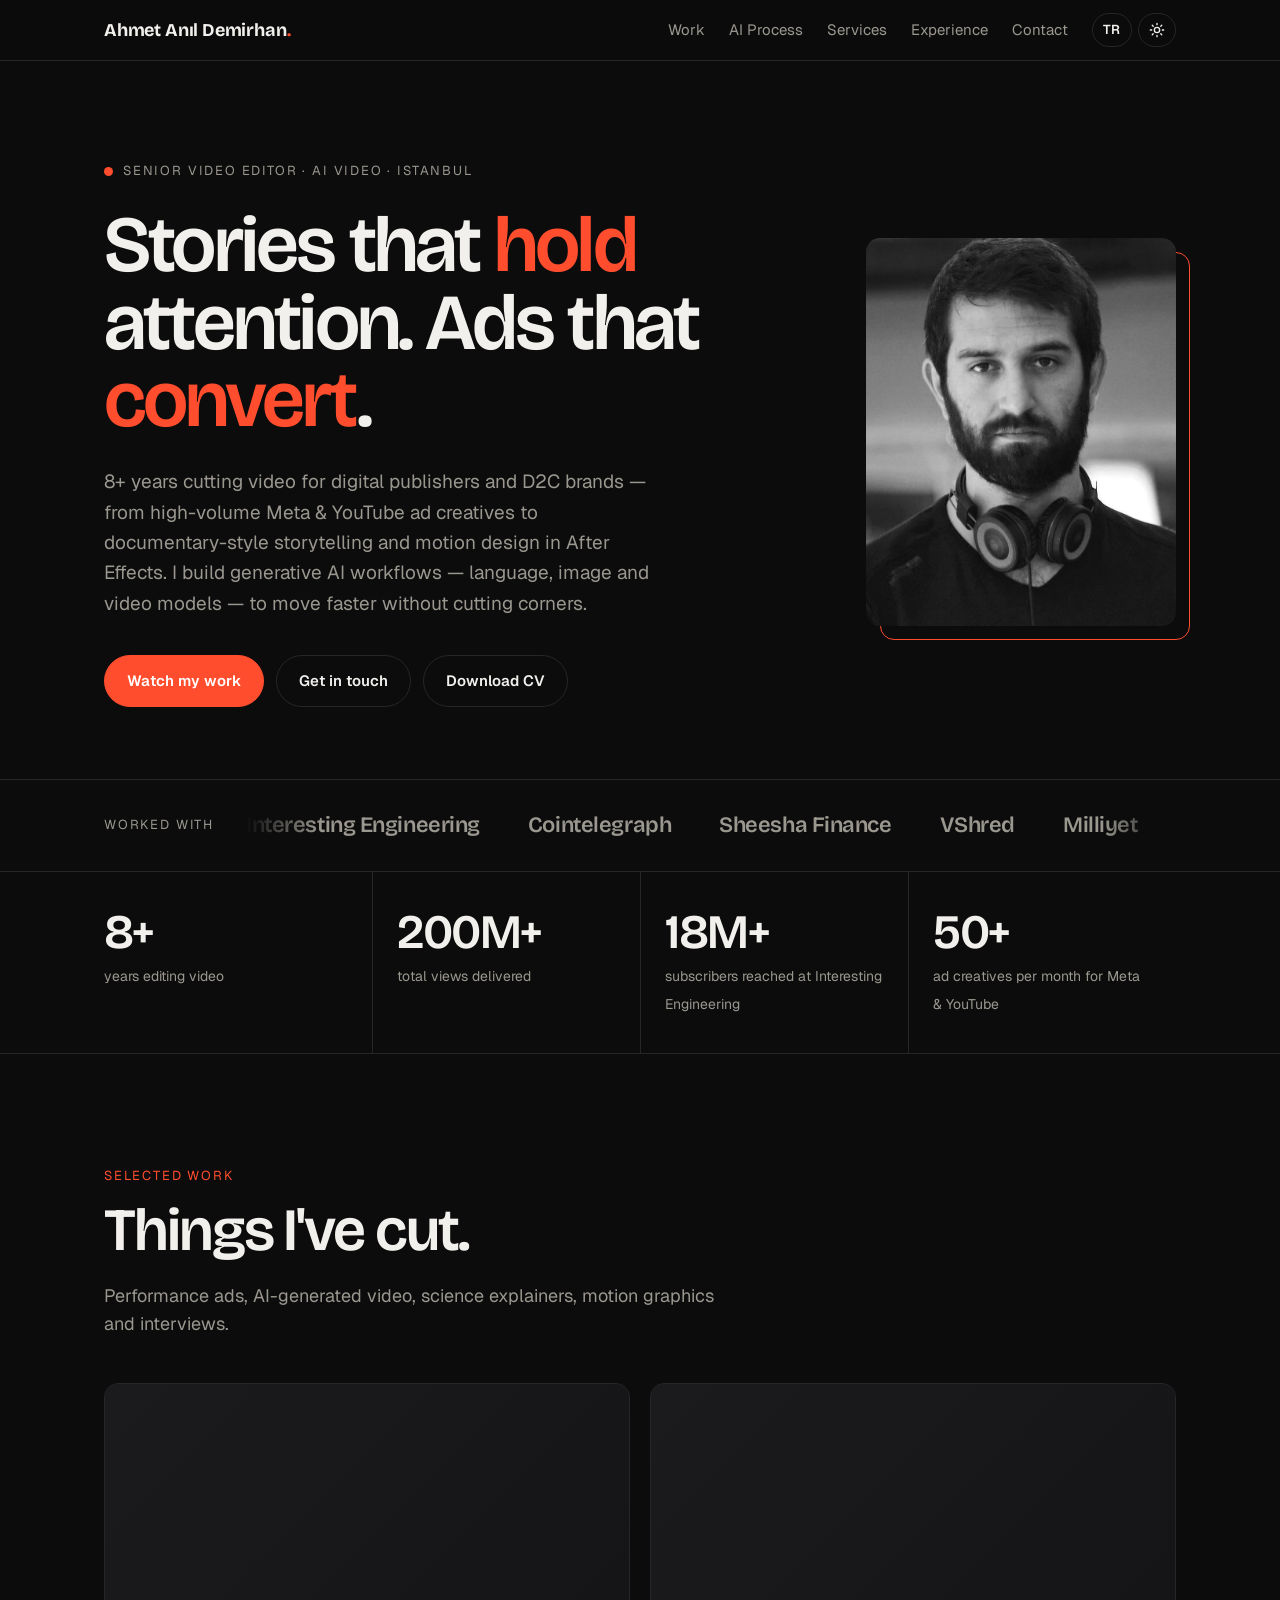
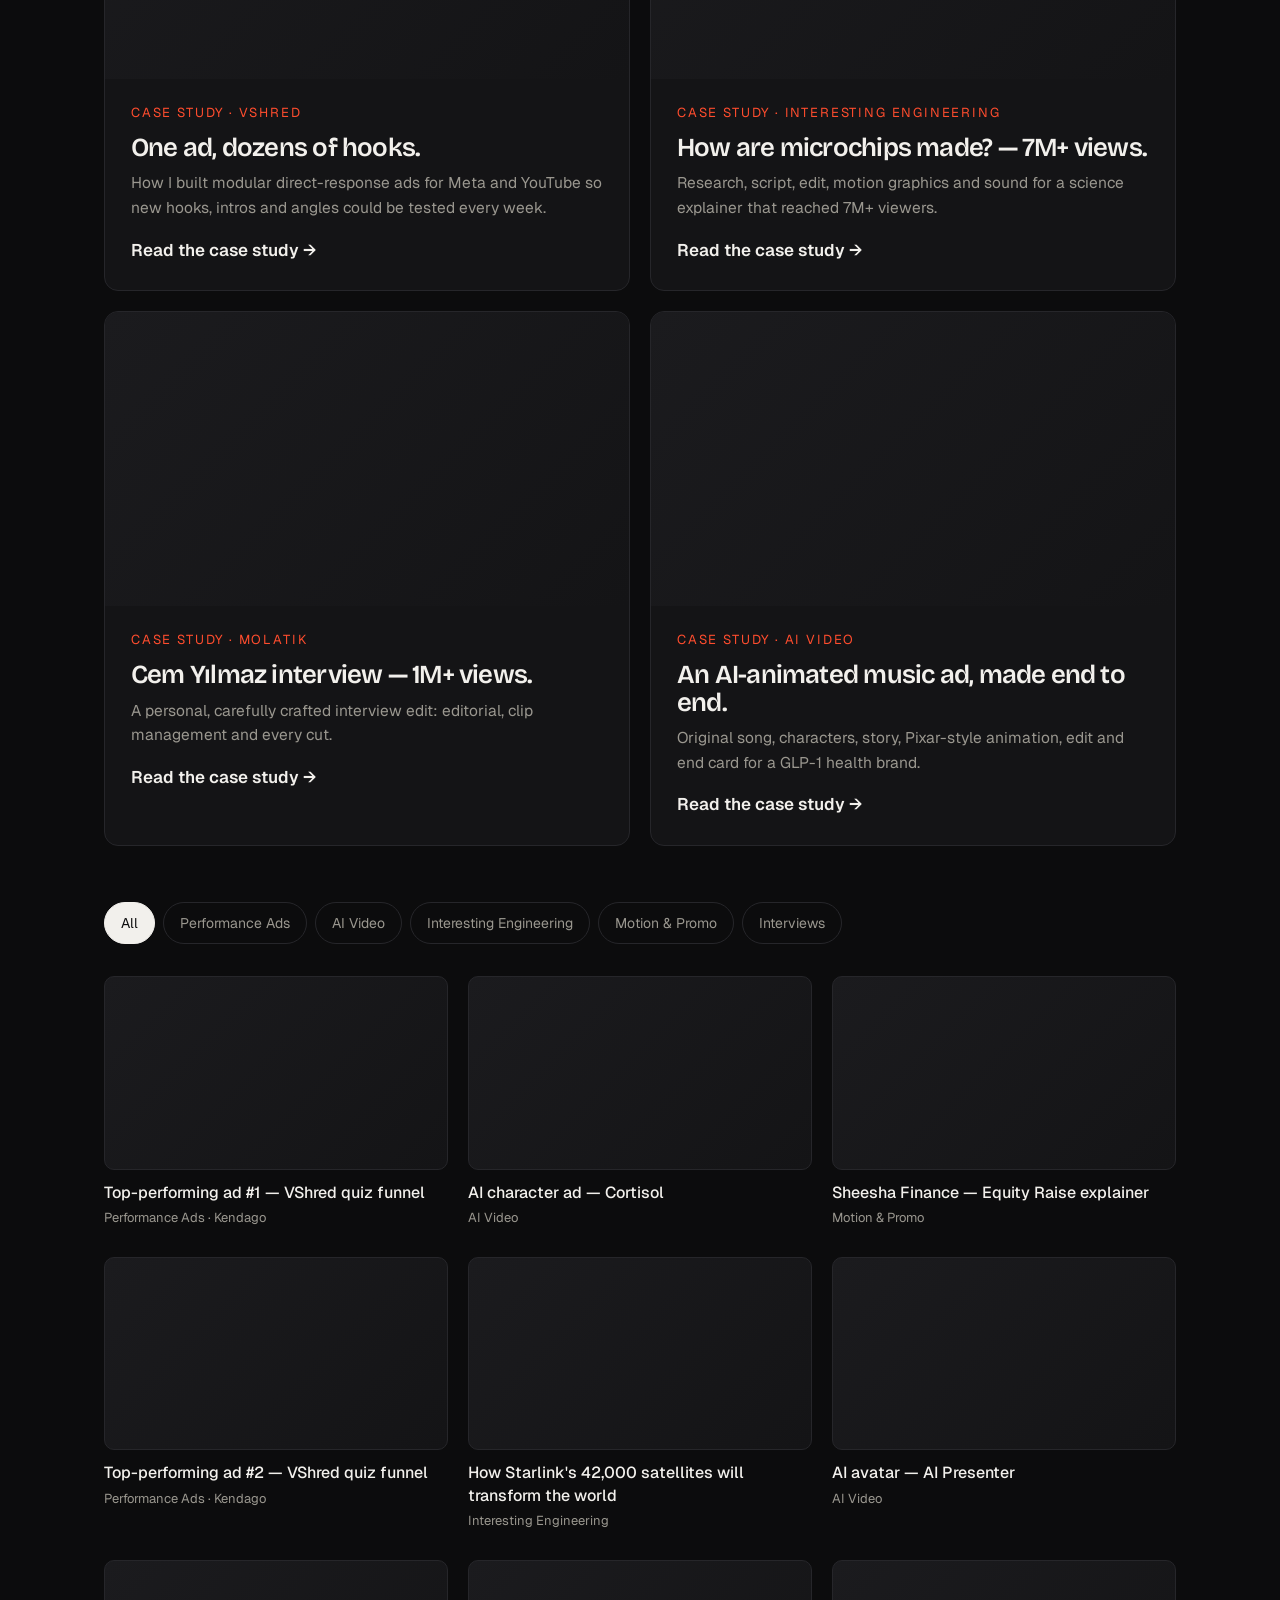
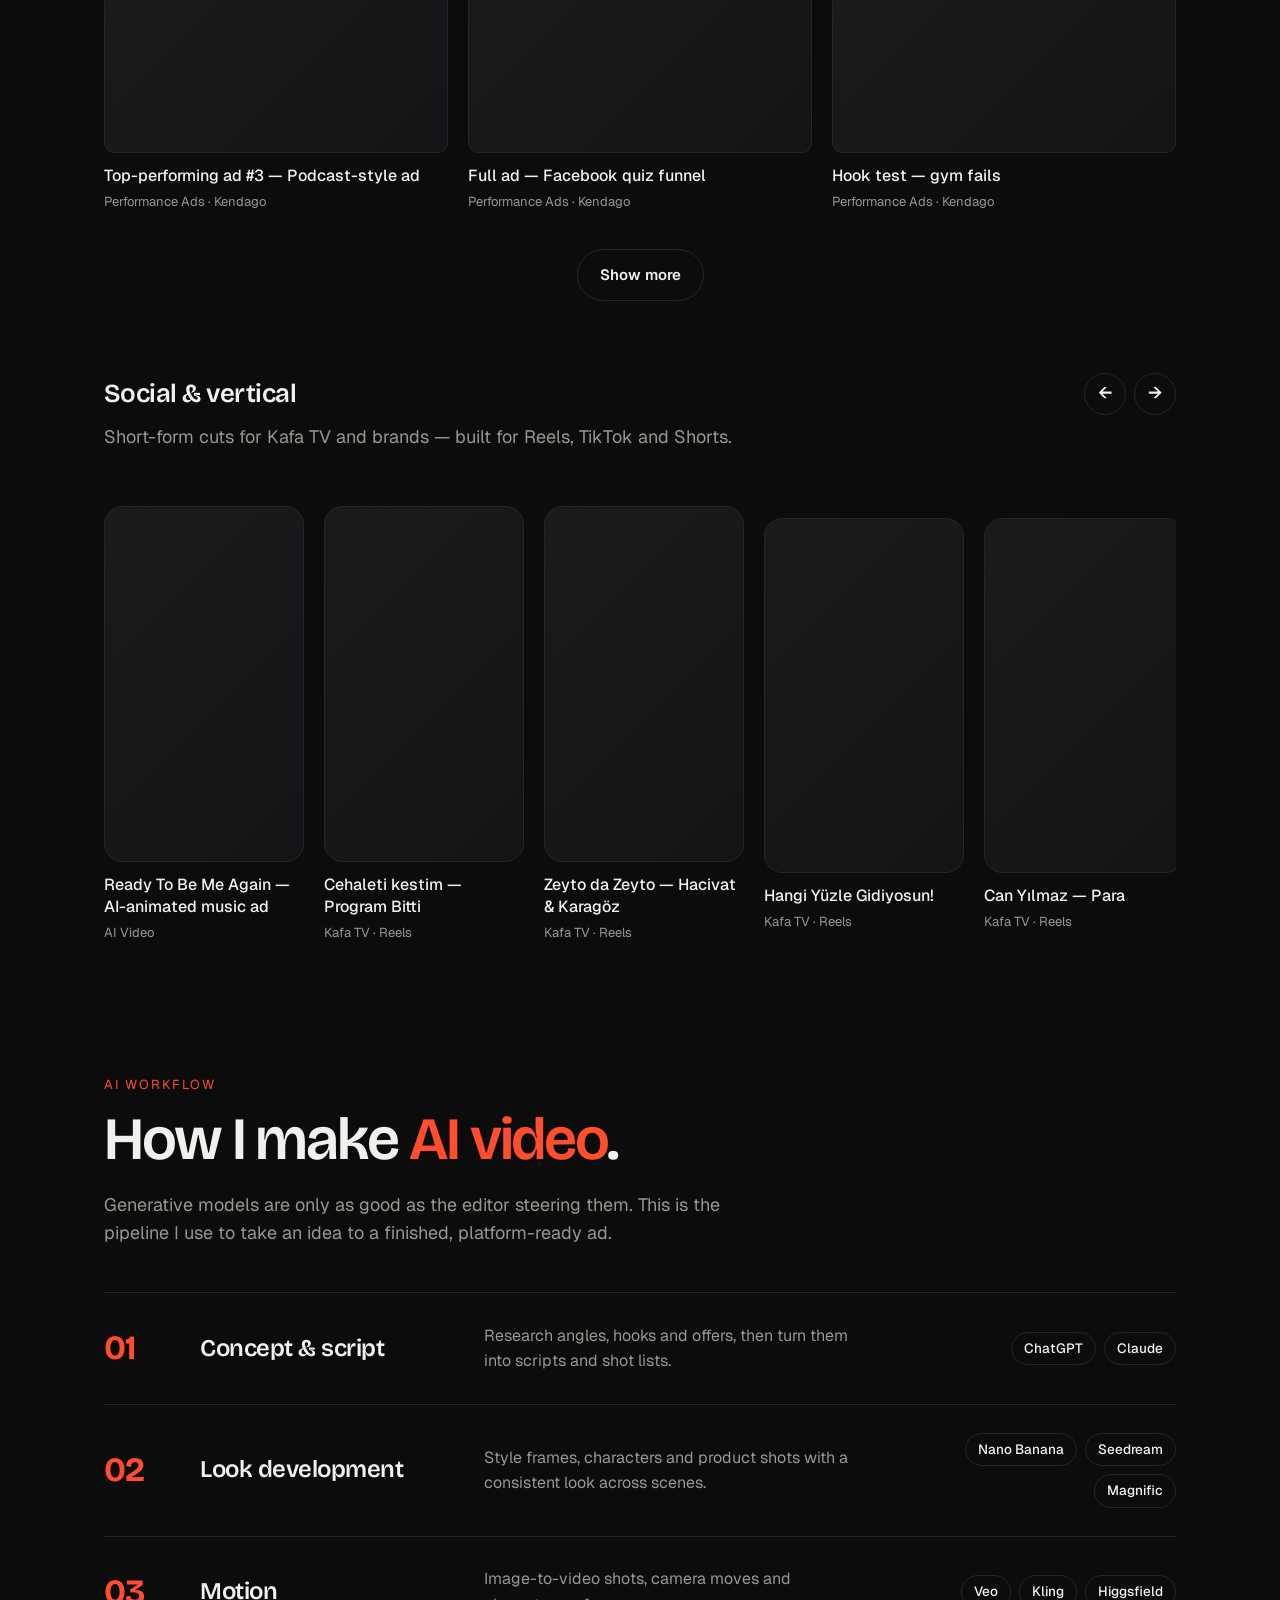
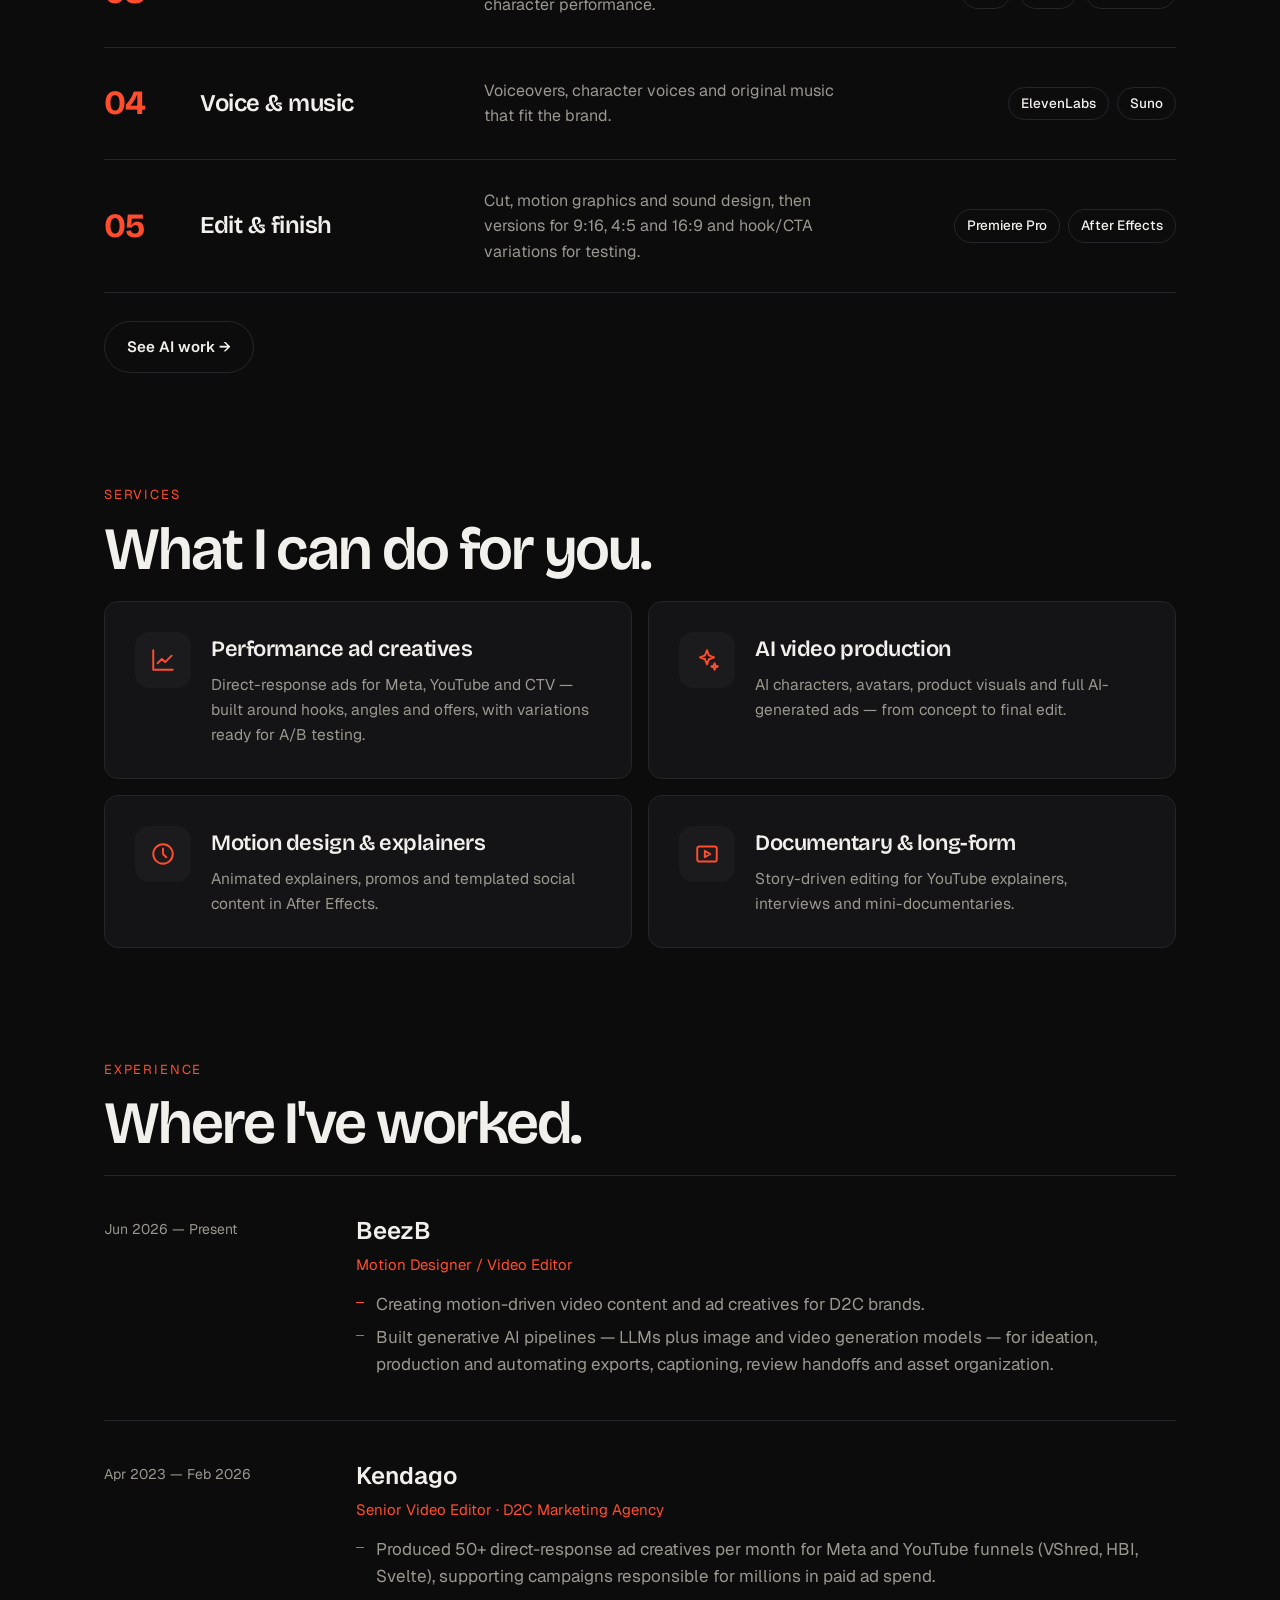
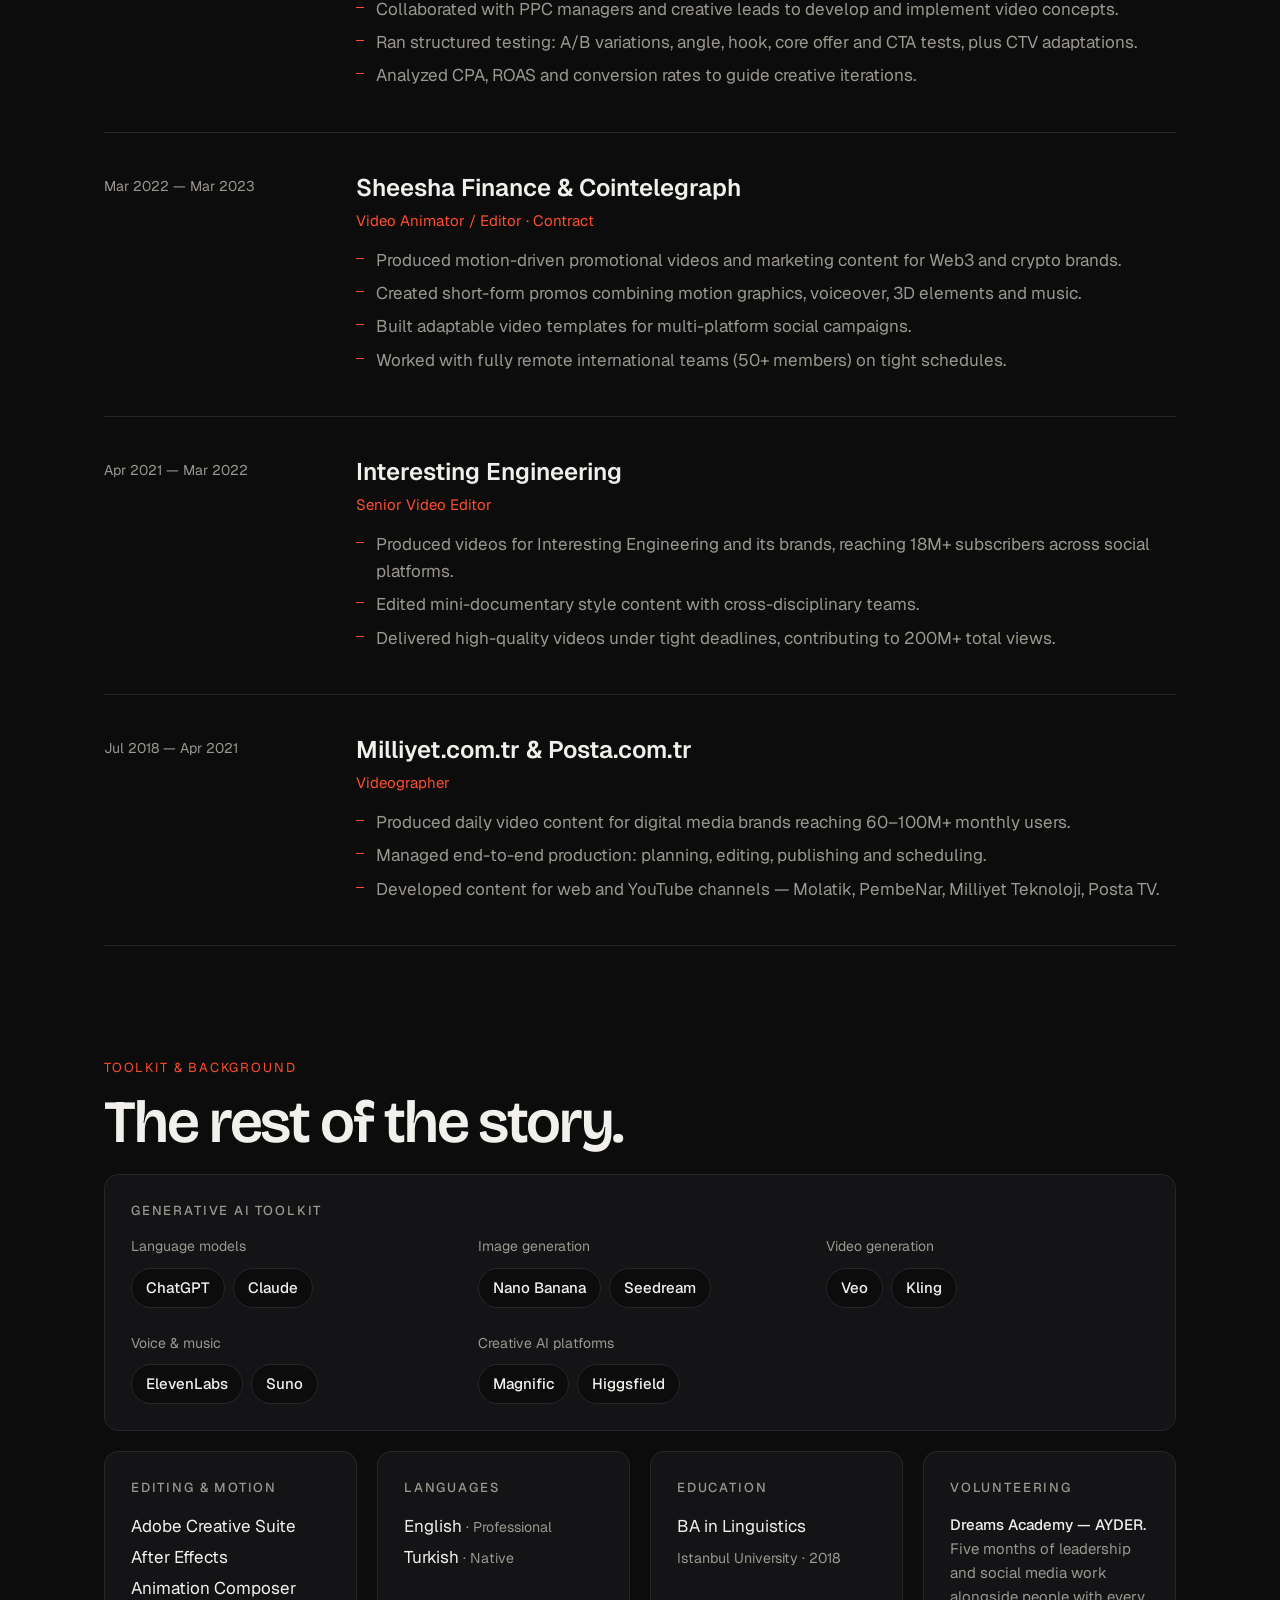
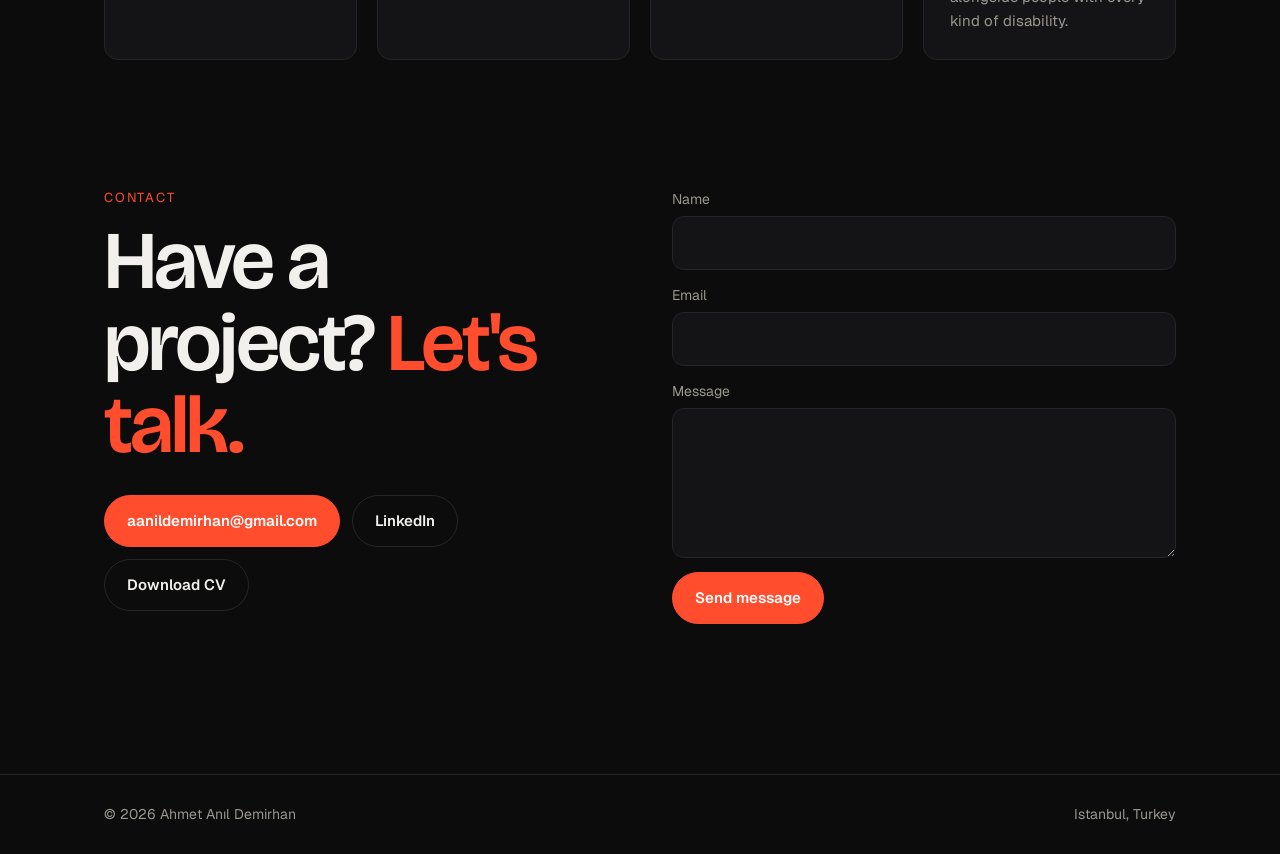
==== index.html @ 14001fb2 "Add Kafa TV reels to the vertical row with scroll arrows Co-Authored-By: Claude Opus 5.5 <noreply@an" ====
<!doctype html>
<html lang="en" data-theme="dark">
<head>
  <meta charset="utf-8">
  <meta name="viewport" content="width=device-width, initial-scale=1">
  <title>Ahmet Anıl Demirhan — Senior Video Editor &amp; AI Video Creator</title>
  <meta name="description" content="Senior Video Editor and AI video creator with 8+ years across digital publishing and D2C performance marketing. Meta & YouTube ad creatives, generative AI video, documentary storytelling, motion design.">
  <link rel="canonical" href="https://ahmetanildemirhan.github.io/">
  <meta property="og:type" content="website">
  <meta property="og:url" content="https://ahmetanildemirhan.github.io/">
  <meta property="og:site_name" content="Ahmet Anıl Demirhan">
  <meta property="og:title" content="Ahmet Anıl Demirhan — Senior Video Editor &amp; AI Video Creator">
  <meta property="og:description" content="Performance ad creatives, generative AI video, documentary-style storytelling and motion design. 200M+ views.">
  <meta property="og:image" content="https://ahmetanildemirhan.github.io/assets/og.png">
  <meta property="og:image:width" content="1200">
  <meta property="og:image:height" content="630">
  <meta name="twitter:card" content="summary_large_image">
  <meta name="twitter:image" content="https://ahmetanildemirhan.github.io/assets/og.png">
  <script type="application/ld+json">
  {
    "@context": "https://schema.org",
    "@type": "Person",
    "name": "Ahmet Anıl Demirhan",
    "jobTitle": "Senior Video Editor",
    "url": "https://ahmetanildemirhan.github.io/",
    "image": "https://ahmetanildemirhan.github.io/assets/ahmet.jpg",
    "email": "mailto:aanildemirhan@gmail.com",
    "address": { "@type": "PostalAddress", "addressLocality": "Istanbul", "addressCountry": "TR" },
    "sameAs": ["https://www.linkedin.com/in/ahmet-an%C4%B1l-demirhan/"],
    "knowsAbout": ["Video editing", "Motion design", "Performance marketing creatives", "Generative AI video", "After Effects", "Documentary editing"],
    "alumniOf": { "@type": "CollegeOrUniversity", "name": "Istanbul University" }
  }
  </script>
  <meta name="theme-color" content="#0c0c0d">
  <link rel="preconnect" href="https://fonts.googleapis.com">
  <link rel="preconnect" href="https://fonts.gstatic.com" crossorigin>
  <link href="https://fonts.googleapis.com/css2?family=Bricolage+Grotesque:opsz,wght@12..96,500..800&family=Geist:wght@400;500;600&display=swap" rel="stylesheet">
  <script>
    // Apply saved theme/language before paint to avoid a flash.
    (function () {
      var d = document.documentElement;
      d.classList.add("js");
      try {
        var t = localStorage.getItem("theme");
        if (t === "light" || t === "dark") d.dataset.theme = t;
      } catch (e) {}
    })();
  </script>
  <link rel="stylesheet" href="assets/site.css">
</head>
<body>

<nav>
  <div class="wrap">
    <a class="logo" href="#top">Ahmet Anıl Demirhan<span>.</span></a>
    <div class="nav-right">
      <ul>
        <li><a href="#work" data-i18n="nav.work">Work</a></li>
        <li><a href="#process" data-i18n="nav.process">AI Process</a></li>
        <li><a href="#services" data-i18n="nav.services">Services</a></li>
        <li><a href="#experience" data-i18n="nav.experience">Experience</a></li>
        <li><a href="#contact" data-i18n="nav.contact">Contact</a></li>
      </ul>
      <div class="toggles">
        <button class="icon-btn" id="langBtn" type="button" aria-label="Türkçe / English">TR</button>
        <button class="icon-btn" id="themeBtn" type="button" aria-label="Toggle light / dark theme">
          <svg class="i-sun" viewBox="0 0 24 24" fill="none" stroke="currentColor" stroke-width="2" stroke-linecap="round"><circle cx="12" cy="12" r="4"/><path d="M12 2v2M12 20v2M4.9 4.9l1.4 1.4M17.7 17.7l1.4 1.4M2 12h2M20 12h2M4.9 19.1l1.4-1.4M17.7 6.3l1.4-1.4"/></svg>
          <svg class="i-moon" viewBox="0 0 24 24" fill="none" stroke="currentColor" stroke-width="2" stroke-linecap="round" stroke-linejoin="round"><path d="M21 12.8A9 9 0 1 1 11.2 3a7 7 0 0 0 9.8 9.8z"/></svg>
        </button>
      </div>
    </div>
  </div>
</nav>

<header class="hero" id="top">
  <div class="wrap">
    <div>
      <div class="rec" data-i18n="hero.tag">Senior Video Editor · AI Video · Istanbul</div>
      <h1 class="serif" data-i18n="hero.title">Stories that <em>hold</em> attention. Ads that <em>convert</em>.</h1>
      <p class="lead" data-i18n="hero.lead">
        8+ years cutting video for digital publishers and D2C brands — from high-volume
        Meta &amp; YouTube ad creatives to documentary-style storytelling and motion design
        in After Effects. I build generative AI workflows — language, image and video
        models — to move faster without cutting corners.
      </p>
      <div class="cta">
        <a class="btn primary" href="#work" data-i18n="hero.watch">Watch my work</a>
        <a class="btn ghost" href="#contact" data-i18n="hero.contact">Get in touch</a>
        <a class="btn ghost" href="assets/Ahmet-Anil-Demirhan-CV.pdf" download data-i18n="cv">Download CV</a>
      </div>
    </div>
    <div class="portrait">
      <img src="assets/ahmet.jpg" alt="Portrait of Ahmet Anıl Demirhan wearing headphones" width="800" height="990">
    </div>
  </div>
</header>

<div class="clients" aria-label="Brands I've worked with">
  <div class="wrap">
    <span class="label" data-i18n="clients.label">Worked with</span>
    <div class="marquee">
      <div class="marquee-track">
        <span>Interesting Engineering</span><span>Cointelegraph</span><span>Sheesha Finance</span><span>VShred</span><span>Milliyet</span><span>Posta</span><span>Kafa TV</span><span>Kendago</span><span>BeezB</span>
        <span aria-hidden="true">Interesting Engineering</span><span aria-hidden="true">Cointelegraph</span><span aria-hidden="true">Sheesha Finance</span><span aria-hidden="true">VShred</span><span aria-hidden="true">Milliyet</span><span aria-hidden="true">Posta</span><span aria-hidden="true">Kafa TV</span><span aria-hidden="true">Kendago</span><span aria-hidden="true">BeezB</span>
      </div>
    </div>
  </div>
</div>

<div class="stats">
  <div class="wrap">
    <div class="stat"><b>8+</b><span data-i18n="stats.years">years editing video</span></div>
    <div class="stat"><b>200M+</b><span data-i18n="stats.views">total views delivered</span></div>
    <div class="stat"><b>18M+</b><span data-i18n="stats.subs">subscribers reached at Interesting Engineering</span></div>
    <div class="stat"><b>50+</b><span data-i18n="stats.ads">ad creatives per month for Meta &amp; YouTube</span></div>
  </div>
</div>

<section id="work">
  <div class="wrap">
    <div class="reveal">
      <div class="eyebrow" data-i18n="work.eyebrow">Selected work</div>
      <h2 class="serif" data-i18n="work.title">Things I've cut.</h2>
      <p class="intro" data-i18n="work.intro">Performance ads, AI-generated video, science explainers, motion graphics and interviews.</p>
    </div>
    <div class="cases">
      <a class="case-feature reveal" href="work/vshred.html">
        <div class="thumb"><img loading="lazy" src="https://drive.google.com/thumbnail?id=1eEIGhpaQalp_2YZss0ATCWoCbRARMluo&amp;sz=w1000" alt="" onerror="this.remove()"></div>
        <div class="body">
          <span class="kicker" data-i18n="case.kicker">Case study · VShred</span>
          <h3 data-i18n="case.title">One ad, dozens of hooks.</h3>
          <p data-i18n="case.desc">How I built modular direct-response ads for Meta and YouTube so new hooks, intros and angles could be tested every week.</p>
          <span class="go" data-i18n="case.go">Read the case study →</span>
        </div>
      </a>
      <a class="case-feature reveal" href="work/making-microchips.html">
        <div class="thumb"><img loading="lazy" src="https://i.ytimg.com/vi/g8Qav3vIv9s/hqdefault.jpg" alt="" onerror="this.remove()"></div>
        <div class="body">
          <span class="kicker" data-i18n="case2.kicker">Case study · Interesting Engineering</span>
          <h3 data-i18n="case2.title">How are microchips made? — 7M+ views.</h3>
          <p data-i18n="case2.desc">Research, script, edit, motion graphics and sound for a science explainer that reached 7M+ viewers.</p>
          <span class="go" data-i18n="case.go">Read the case study →</span>
        </div>
      </a>
      <a class="case-feature reveal" href="work/cem-yilmaz.html">
        <div class="thumb"><img loading="lazy" src="https://i.ytimg.com/vi/vor7QpFE5-0/hqdefault.jpg" alt="" onerror="this.remove()"></div>
        <div class="body">
          <span class="kicker" data-i18n="case3.kicker">Case study · Molatik</span>
          <h3 data-i18n="case3.title">Cem Yılmaz interview — 1M+ views.</h3>
          <p data-i18n="case3.desc">A personal, carefully crafted interview edit: editorial, clip management and every cut.</p>
          <span class="go" data-i18n="case.go">Read the case study →</span>
        </div>
      </a>
      <a class="case-feature reveal" href="work/ai-music-ad.html">
        <div class="thumb"><img loading="lazy" src="https://drive.google.com/thumbnail?id=10JI-goMLGo03bogpzlITaFsRfMM17Gvk&amp;sz=w1000" alt="" onerror="this.remove()" style="object-position:center 30%"></div>
        <div class="body">
          <span class="kicker" data-i18n="case4.kicker">Case study · AI video</span>
          <h3 data-i18n="case4.title">An AI-animated music ad, made end to end.</h3>
          <p data-i18n="case4.desc">Original song, characters, story, Pixar-style animation, edit and end card for a GLP-1 health brand.</p>
          <span class="go" data-i18n="case.go">Read the case study →</span>
        </div>
      </a>
    </div>
    <div class="tabs" role="tablist">
      <button class="tab" role="tab" aria-selected="true" data-filter="all" data-i18n="tab.all">All</button>
      <button class="tab" role="tab" aria-selected="false" data-filter="ads" data-i18n="tab.ads">Performance Ads</button>
      <button class="tab" role="tab" aria-selected="false" data-filter="ai" data-i18n="tab.ai">AI Video</button>
      <button class="tab" role="tab" aria-selected="false" data-filter="ie">Interesting Engineering</button>
      <button class="tab" role="tab" aria-selected="false" data-filter="motion" data-i18n="tab.motion">Motion &amp; Promo</button>
      <button class="tab" role="tab" aria-selected="false" data-filter="tr" data-i18n="tab.tr">Interviews</button>
    </div>
    <div class="grid" id="grid"></div>
    <div class="more"><button class="btn ghost" id="showMore" type="button" data-i18n="work.more">Show more</button></div>

    <div class="row-head reveal">
      <h3 class="sub" data-i18n="social.title">Social &amp; vertical</h3>
      <div class="row-nav">
        <button class="icon-btn" type="button" data-scroll="-1" aria-label="Previous">←</button>
        <button class="icon-btn" type="button" data-scroll="1" aria-label="Next">→</button>
      </div>
    </div>
    <p class="intro reveal" data-i18n="social.intro">Short-form cuts for Kafa TV and brands — built for Reels, TikTok and Shorts.</p>
    <div class="reel-row" id="reels"></div>
  </div>
</section>

<section id="process">
  <div class="wrap">
    <div class="reveal">
      <div class="eyebrow" data-i18n="process.eyebrow">AI workflow</div>
      <h2 class="serif" data-i18n="process.title">How I make <em>AI video</em>.</h2>
      <p class="intro" data-i18n="process.intro">Generative models are only as good as the editor steering them. This is the pipeline I use to take an idea to a finished, platform-ready ad.</p>
    </div>
    <div class="steps">
      <div class="step reveal">
        <h4 data-i18n="step1.t">Concept &amp; script</h4>
        <p data-i18n="step1.d">Research angles, hooks and offers, then turn them into scripts and shot lists.</p>
        <div class="chips"><span>ChatGPT</span><span>Claude</span></div>
      </div>
      <div class="step reveal">
        <h4 data-i18n="step2.t">Look development</h4>
        <p data-i18n="step2.d">Style frames, characters and product shots with a consistent look across scenes.</p>
        <div class="chips"><span>Nano Banana</span><span>Seedream</span><span>Magnific</span></div>
      </div>
      <div class="step reveal">
        <h4 data-i18n="step3.t">Motion</h4>
        <p data-i18n="step3.d">Image-to-video shots, camera moves and character performance.</p>
        <div class="chips"><span>Veo</span><span>Kling</span><span>Higgsfield</span></div>
      </div>
      <div class="step reveal">
        <h4 data-i18n="step4.t">Voice &amp; music</h4>
        <p data-i18n="step4.d">Voiceovers, character voices and original music that fit the brand.</p>
        <div class="chips"><span>ElevenLabs</span><span>Suno</span></div>
      </div>
      <div class="step reveal">
        <h4 data-i18n="step5.t">Edit &amp; finish</h4>
        <p data-i18n="step5.d">Cut, motion graphics and sound design, then versions for 9:16, 4:5 and 16:9 and hook/CTA variations for testing.</p>
        <div class="chips"><span>Premiere Pro</span><span>After Effects</span></div>
      </div>
    </div>
    <div class="process-cta reveal"><a class="btn ghost" href="#work" id="seeAi" data-i18n="process.cta">See AI work →</a></div>
  </div>
</section>

<section id="services">
  <div class="wrap">
    <div class="reveal">
      <div class="eyebrow" data-i18n="services.eyebrow">Services</div>
      <h2 class="serif" data-i18n="services.title">What I can do for you.</h2>
    </div>
    <div class="services">
      <div class="service reveal">
        <div class="ico"><svg viewBox="0 0 24 24" fill="none" stroke="currentColor" stroke-width="1.8" stroke-linecap="round" stroke-linejoin="round"><path d="M3 3v18h18"/><path d="m7 15 4-4 3 3 6-6"/></svg></div>
        <div><h4 data-i18n="sv1.t">Performance ad creatives</h4><p data-i18n="sv1.d">Direct-response ads for Meta, YouTube and CTV — built around hooks, angles and offers, with variations ready for A/B testing.</p></div>
      </div>
      <div class="service reveal">
        <div class="ico"><svg viewBox="0 0 24 24" fill="none" stroke="currentColor" stroke-width="1.8" stroke-linecap="round" stroke-linejoin="round"><path d="M12 3l1.8 4.7L18.5 9.5l-4.7 1.8L12 16l-1.8-4.7L5.5 9.5l4.7-1.8z"/><path d="M19 15l.8 2.2L22 18l-2.2.8L19 21l-.8-2.2L16 18l2.2-.8z"/></svg></div>
        <div><h4 data-i18n="sv2.t">AI video production</h4><p data-i18n="sv2.d">AI characters, avatars, product visuals and full AI-generated ads — from concept to final edit.</p></div>
      </div>
      <div class="service reveal">
        <div class="ico"><svg viewBox="0 0 24 24" fill="none" stroke="currentColor" stroke-width="1.8" stroke-linecap="round" stroke-linejoin="round"><circle cx="12" cy="12" r="9"/><path d="M12 7v5l3 3"/></svg></div>
        <div><h4 data-i18n="sv3.t">Motion design &amp; explainers</h4><p data-i18n="sv3.d">Animated explainers, promos and templated social content in After Effects.</p></div>
      </div>
      <div class="service reveal">
        <div class="ico"><svg viewBox="0 0 24 24" fill="none" stroke="currentColor" stroke-width="1.8" stroke-linecap="round" stroke-linejoin="round"><rect x="3" y="5" width="18" height="14" rx="2"/><path d="m10 9 5 3-5 3z"/></svg></div>
        <div><h4 data-i18n="sv4.t">Documentary &amp; long-form</h4><p data-i18n="sv4.d">Story-driven editing for YouTube explainers, interviews and mini-documentaries.</p></div>
      </div>
    </div>
  </div>
</section>

<section id="experience">
  <div class="wrap">
    <div class="reveal">
      <div class="eyebrow" data-i18n="exp.eyebrow">Experience</div>
      <h2 class="serif" data-i18n="exp.title">Where I've worked.</h2>
    </div>
    <div class="jobs">
      <div class="job reveal">
        <div class="when" data-i18n="j1.when">Jun 2026 — Present</div>
        <div>
          <h3>BeezB</h3>
          <div class="role">Motion Designer / Video Editor</div>
          <ul>
            <li data-i18n="j1.b1">Creating motion-driven video content and ad creatives for D2C brands.</li>
            <li data-i18n="j1.b2">Built generative AI pipelines — LLMs plus image and video generation models — for ideation, production and automating exports, captioning, review handoffs and asset organization.</li>
          </ul>
        </div>
      </div>
      <div class="job reveal">
        <div class="when" data-i18n="j2.when">Apr 2023 — Feb 2026</div>
        <div>
          <h3>Kendago</h3>
          <div class="role" data-i18n="j2.role">Senior Video Editor · D2C Marketing Agency</div>
          <ul>
            <li data-i18n="j2.b1">Produced 50+ direct-response ad creatives per month for Meta and YouTube funnels (VShred, HBI, Svelte), supporting campaigns responsible for millions in paid ad spend.</li>
            <li data-i18n="j2.b2">Collaborated with PPC managers and creative leads to develop and implement video concepts.</li>
            <li data-i18n="j2.b3">Ran structured testing: A/B variations, angle, hook, core offer and CTA tests, plus CTV adaptations.</li>
            <li data-i18n="j2.b4">Analyzed CPA, ROAS and conversion rates to guide creative iterations.</li>
          </ul>
        </div>
      </div>
      <div class="job reveal">
        <div class="when" data-i18n="j3.when">Mar 2022 — Mar 2023</div>
        <div>
          <h3>Sheesha Finance &amp; Cointelegraph</h3>
          <div class="role" data-i18n="j3.role">Video Animator / Editor · Contract</div>
          <ul>
            <li data-i18n="j3.b1">Produced motion-driven promotional videos and marketing content for Web3 and crypto brands.</li>
            <li data-i18n="j3.b2">Created short-form promos combining motion graphics, voiceover, 3D elements and music.</li>
            <li data-i18n="j3.b3">Built adaptable video templates for multi-platform social campaigns.</li>
            <li data-i18n="j3.b4">Worked with fully remote international teams (50+ members) on tight schedules.</li>
          </ul>
        </div>
      </div>
      <div class="job reveal">
        <div class="when" data-i18n="j4.when">Apr 2021 — Mar 2022</div>
        <div>
          <h3>Interesting Engineering</h3>
          <div class="role">Senior Video Editor</div>
          <ul>
            <li data-i18n="j4.b1">Produced videos for Interesting Engineering and its brands, reaching 18M+ subscribers across social platforms.</li>
            <li data-i18n="j4.b2">Edited mini-documentary style content with cross-disciplinary teams.</li>
            <li data-i18n="j4.b3">Delivered high-quality videos under tight deadlines, contributing to 200M+ total views.</li>
          </ul>
        </div>
      </div>
      <div class="job reveal">
        <div class="when" data-i18n="j5.when">Jul 2018 — Apr 2021</div>
        <div>
          <h3>Milliyet.com.tr &amp; Posta.com.tr</h3>
          <div class="role">Videographer</div>
          <ul>
            <li data-i18n="j5.b1">Produced daily video content for digital media brands reaching 60–100M+ monthly users.</li>
            <li data-i18n="j5.b2">Managed end-to-end production: planning, editing, publishing and scheduling.</li>
            <li data-i18n="j5.b3">Developed content for web and YouTube channels — Molatik, PembeNar, Milliyet Teknoloji, Posta TV.</li>
          </ul>
        </div>
      </div>
    </div>
  </div>
</section>

<section id="about">
  <div class="wrap">
    <div class="reveal">
      <div class="eyebrow" data-i18n="about.eyebrow">Toolkit &amp; background</div>
      <h2 class="serif" data-i18n="about.title">The rest of the story.</h2>
    </div>
    <div class="about">
      <div class="box wide reveal">
        <h3 data-i18n="about.ai">Generative AI toolkit</h3>
        <div class="ai-groups">
          <div>
            <span class="group" data-i18n="g.lang">Language models</span>
            <div class="chips"><span>ChatGPT</span><span>Claude</span></div>
          </div>
          <div>
            <span class="group" data-i18n="g.image">Image generation</span>
            <div class="chips"><span>Nano Banana</span><span>Seedream</span></div>
          </div>
          <div>
            <span class="group" data-i18n="g.video">Video generation</span>
            <div class="chips"><span>Veo</span><span>Kling</span></div>
          </div>
          <div>
            <span class="group" data-i18n="g.voice">Voice &amp; music</span>
            <div class="chips"><span>ElevenLabs</span><span>Suno</span></div>
          </div>
          <div>
            <span class="group" data-i18n="g.platforms">Creative AI platforms</span>
            <div class="chips"><span>Magnific</span><span>Higgsfield</span></div>
          </div>
        </div>
      </div>
      <div class="box reveal">
        <h3 data-i18n="about.edit">Editing &amp; motion</h3>
        <ul>
          <li>Adobe Creative Suite</li>
          <li>After Effects</li>
          <li>Animation Composer</li>
        </ul>
      </div>
      <div class="box reveal">
        <h3 data-i18n="about.langs">Languages</h3>
        <ul>
          <li data-i18n="about.en">English <small>· Professional</small></li>
          <li data-i18n="about.tr">Turkish <small>· Native</small></li>
        </ul>
      </div>
      <div class="box reveal">
        <h3 data-i18n="about.edu">Education</h3>
        <ul>
          <li data-i18n="about.ba">BA in Linguistics</li>
          <li><small data-i18n="about.uni">Istanbul University · 2018</small></li>
        </ul>
      </div>
      <div class="box reveal">
        <h3 data-i18n="about.vol">Volunteering</h3>
        <p data-i18n="about.vold"><b>Dreams Academy — AYDER.</b> Five months of leadership and social media work alongside people with every kind of disability.</p>
      </div>
    </div>
  </div>
</section>

<section class="contact" id="contact">
  <div class="wrap">
    <div class="reveal">
      <div class="eyebrow" data-i18n="contact.eyebrow">Contact</div>
      <h2 class="serif" data-i18n="contact.title">Have a project? <em>Let's talk.</em></h2>
      <div class="cta">
        <a class="btn primary" href="mailto:aanildemirhan@gmail.com">aanildemirhan@gmail.com</a>
        <a class="btn ghost" href="https://www.linkedin.com/in/ahmet-an%C4%B1l-demirhan/" target="_blank" rel="noopener">LinkedIn</a>
        <a class="btn ghost" href="assets/Ahmet-Anil-Demirhan-CV.pdf" download data-i18n="cv">Download CV</a>
      </div>
    </div>
    <form id="contactForm" class="reveal" action="https://formsubmit.co/aanildemirhan@gmail.com" method="POST">
      <input type="hidden" name="_subject" value="New message from your portfolio">
      <input type="hidden" name="_template" value="table">
      <input type="text" name="_honey" class="hp" tabindex="-1" autocomplete="off" aria-hidden="true">
      <label><span data-i18n="form.name">Name</span><input name="name" required autocomplete="name"></label>
      <label><span data-i18n="form.email">Email</span><input name="email" type="email" required autocomplete="email"></label>
      <label><span data-i18n="form.msg">Message</span><textarea name="message" required></textarea></label>
      <div><button class="btn primary" type="submit" data-i18n="form.send">Send message</button></div>
      <p class="form-status" id="formStatus" role="status"></p>
    </form>
  </div>
</section>

<footer>
  <div class="wrap">
    <span>© <span id="year">2026</span> Ahmet Anıl Demirhan</span>
    <span data-i18n="footer.loc">Istanbul, Turkey</span>
  </div>
</footer>

<dialog id="player" aria-label="Video player">
  <button class="close" id="close" type="button" data-i18n="player.close">Close ✕</button>
  <div class="player" id="frame"></div>
</dialog>

<script>
  window.TR = {
    "case.kicker": "Vaka çalışması · VShred",
    "case.title": "Tek reklam, onlarca hook.",
    "case.desc": "Meta ve YouTube için modüler direct-response reklamları nasıl kurguladığımı ve her hafta yeni hook, giriş ve açıları nasıl test ettiğimizi anlatıyorum.",
    "case.go": "Vaka çalışmasını oku →",
    "case4.kicker": "Vaka çalışması · AI video",
    "case4.title": "Baştan sona yapay zekâ ile yapılmış animasyonlu bir müzikli reklam.",
    "case4.desc": "Bir GLP-1 sağlık markası için özgün şarkı, karakterler, hikâye, Pixar tarzı animasyon, kurgu ve end card.",
    "case3.kicker": "Vaka çalışması · Molatik",
    "case3.title": "Cem Yılmaz röportajı — 1M+ izlenme.",
    "case3.desc": "Kişisel ve özenle yapılmış bir röportaj kurgusu: editoryal, klip yönetimi ve her bir kesme.",
    "case2.kicker": "Vaka çalışması · Interesting Engineering",
    "case2.title": "Mikroçipler nasıl üretilir? — 7M+ izlenme.",
    "case2.desc": "7 milyonu aşkın izleyiciye ulaşan bir bilim anlatımı için araştırma, senaryo, kurgu, motion grafik ve ses.",
    "nav.work": "İşler",
    "nav.process": "AI Süreci",
    "nav.services": "Hizmetler",
    "nav.experience": "Deneyim",
    "nav.contact": "İletişim",
    "hero.tag": "Kıdemli Video Editörü · AI Video · İstanbul",
    "hero.title": "Dikkati <em>tutan</em> hikâyeler. <em>Satan</em> reklamlar.",
    "hero.lead": "Dijital yayıncılar ve D2C markalar için 8 yılı aşkın video kurgu deneyimi — yüksek hacimli Meta ve YouTube reklamlarından belgesel tadında hikâye anlatımına ve After Effects ile motion tasarıma. Dil, görsel ve video modellerinden oluşan üretken yapay zekâ iş akışları kurarak kaliteden ödün vermeden daha hızlı üretiyorum.",
    "hero.watch": "İşlerimi izle",
    "hero.contact": "İletişime geç",
    "clients.label": "Çalıştığım markalar",
    "stats.years": "yıl video kurgu",
    "stats.views": "toplam izlenme",
    "stats.subs": "Interesting Engineering'de ulaşılan abone",
    "stats.ads": "Meta ve YouTube için aylık reklam videosu",
    "work.eyebrow": "Seçili işler",
    "work.title": "Kurguladıklarım.",
    "work.intro": "Performans reklamları, yapay zekâ ile üretilmiş videolar, bilim anlatımları, motion grafikler ve röportajlar.",
    "work.more": "Daha fazla göster",
    "tab.all": "Tümü",
    "tab.ads": "Performans Reklamları",
    "tab.ai": "AI Video",
    "tab.motion": "Motion ve Tanıtım",
    "tab.tr": "Röportajlar",
    "social.title": "Sosyal medya ve dikey",
    "social.intro": "Kafa TV ve markalar için kısa formatlı kurgular — Reels, TikTok ve Shorts için.",
    "process.eyebrow": "AI iş akışı",
    "process.title": "<em>AI video</em> nasıl yapıyorum.",
    "process.intro": "Üretken modeller, onları yöneten editör kadar iyidir. Bir fikri bitmiş, platforma hazır bir reklama dönüştürmek için kullandığım süreç bu.",
    "step1.t": "Konsept ve senaryo",
    "step1.d": "Açıları, hook'ları ve teklifleri araştırıp senaryo ve çekim listesine dönüştürüyorum.",
    "step2.t": "Görsel dünya",
    "step2.d": "Sahneler boyunca tutarlı görünen stil kareleri, karakterler ve ürün görselleri.",
    "step3.t": "Hareket",
    "step3.d": "Görselden videoya çekimler, kamera hareketleri ve karakter performansı.",
    "step4.t": "Ses ve müzik",
    "step4.d": "Markaya uygun seslendirmeler, karakter sesleri ve özgün müzik.",
    "step5.t": "Kurgu ve son dokunuş",
    "step5.d": "Kurgu, motion grafik ve ses tasarımı; ardından 9:16, 4:5 ve 16:9 versiyonları ile test için hook/CTA varyasyonları.",
    "process.cta": "AI işlerimi gör →",
    "services.eyebrow": "Hizmetler",
    "services.title": "Sizin için neler yapabilirim.",
    "sv1.t": "Performans reklamları",
    "sv1.d": "Meta, YouTube ve CTV için hook, açı ve teklif odaklı direct-response reklamlar; A/B testine hazır varyasyonlarla.",
    "sv2.t": "AI video prodüksiyon",
    "sv2.d": "AI karakterler, avatarlar, ürün görselleri ve tamamen yapay zekâ ile üretilmiş reklamlar — fikirden son kurguya.",
    "sv3.t": "Motion tasarım ve anlatım videoları",
    "sv3.d": "After Effects ile animasyonlu anlatım videoları, tanıtımlar ve şablon tabanlı sosyal medya içerikleri.",
    "sv4.t": "Belgesel ve uzun format",
    "sv4.d": "YouTube anlatım videoları, röportajlar ve mini belgeseller için hikâye odaklı kurgu.",
    "exp.eyebrow": "Deneyim",
    "exp.title": "Çalıştığım yerler.",
    "j1.when": "Haz 2026 — Halen",
    "j1.b1": "D2C markalar için motion odaklı video içerikler ve reklamlar üretiyorum.",
    "j1.b2": "Fikir geliştirme, prodüksiyon ve export, altyazı, teslim ve dosya düzenleme işlerini otomatikleştirmek için dil modelleri ile görsel ve video üretim modellerinden oluşan yapay zekâ iş akışları kurdum.",
    "j2.when": "Nis 2023 — Şub 2026",
    "j2.role": "Kıdemli Video Editörü · D2C Pazarlama Ajansı",
    "j2.b1": "Meta ve YouTube funnel'ları için ayda 50'den fazla direct-response reklam videosu ürettim (VShred, HBI, Svelte); milyonlarca dolarlık reklam bütçesi yöneten kampanyalara katkı sağladım.",
    "j2.b2": "PPC yöneticileri ve kreatif liderlerle birlikte video konseptleri geliştirip hayata geçirdim.",
    "j2.b3": "Yapılandırılmış testler yürüttüm: A/B varyasyonları, açı, hook, teklif ve CTA testleri ile CTV uyarlamaları.",
    "j2.b4": "Kreatif iterasyonlara yön vermek için CPA, ROAS ve dönüşüm oranlarını analiz ettim.",
    "j3.when": "Mar 2022 — Mar 2023",
    "j3.role": "Video Animatör / Editör · Sözleşmeli",
    "j3.b1": "Web3 ve kripto markaları için motion odaklı tanıtım videoları ve pazarlama içerikleri ürettim.",
    "j3.b2": "Motion grafik, seslendirme, 3D öğeler ve müziği birleştiren kısa tanıtımlar hazırladım.",
    "j3.b3": "Çok platformlu sosyal medya kampanyaları için uyarlanabilir video şablonları oluşturdum.",
    "j3.b4": "Tamamen uzaktan çalışan uluslararası ekiplerle (50+ kişi) sıkı takvimlerle çalıştım.",
    "j4.when": "Nis 2021 — Mar 2022",
    "j4.b1": "Interesting Engineering ve markaları için sosyal platformlarda 18 milyonu aşkın aboneye ulaşan videolar ürettim.",
    "j4.b2": "Farklı disiplinlerden ekiplerle mini belgesel tarzı içerikler kurguladım.",
    "j4.b3": "Sıkı teslim tarihlerinde yüksek kaliteli videolar teslim ederek toplam 200 milyonu aşkın izlenmeye katkı sağladım.",
    "j5.when": "Tem 2018 — Nis 2021",
    "j5.b1": "Aylık 60–100 milyonu aşkın kullanıcıya ulaşan dijital medya markaları için günlük video içerik ürettim.",
    "j5.b2": "Planlama, kurgu, yayın ve zamanlama dahil uçtan uca prodüksiyon süreçlerini yönettim.",
    "j5.b3": "Web ve YouTube kanalları için içerik geliştirdim — Molatik, PembeNar, Milliyet Teknoloji, Posta TV.",
    "about.eyebrow": "Araçlar ve geçmiş",
    "about.title": "Hikâyenin geri kalanı.",
    "about.ai": "Üretken yapay zekâ araçları",
    "g.lang": "Dil modelleri",
    "g.image": "Görsel üretimi",
    "g.video": "Video üretimi",
    "g.voice": "Ses ve müzik",
    "g.platforms": "Yaratıcı AI platformları",
    "about.edit": "Kurgu ve motion",
    "about.langs": "Diller",
    "about.en": "İngilizce <small>· Profesyonel</small>",
    "about.tr": "Türkçe <small>· Ana dil</small>",
    "about.edu": "Eğitim",
    "about.ba": "Dilbilim Lisans",
    "about.uni": "İstanbul Üniversitesi · 2018",
    "about.vol": "Gönüllülük",
    "about.vold": "<b>Dreams Academy — AYDER.</b> Her türlü engeli olan insanlarla beş ay boyunca liderlik ve sosyal medya çalışması.",
    "contact.eyebrow": "İletişim",
    "contact.title": "Bir projeniz mi var? <em>Konuşalım.</em>",
    "form.name": "Ad",
    "form.email": "E-posta",
    "form.msg": "Mesaj",
    "form.send": "Mesajı gönder",
    "footer.loc": "İstanbul, Türkiye",
    "player.close": "Kapat ✕",
    "cv": "CV'yi indir"
  };
</script>
<script src="assets/site.js"></script>
<script>
  // Each entry: [source, id, title, category]. source "gd" = Google Drive, "yt" = YouTube.
  // Category "social" = vertical videos shown in the "Social & vertical" row.
  const videos = [
    // Performance ads (Kendago)
    ["gd", "1eEIGhpaQalp_2YZss0ATCWoCbRARMluo", "Top-performing ad #1 — VShred quiz funnel", "ads"],
    ["gd", "11XsqWFF-GyEatNo7b0Dkc6jfE4OlJLal", "Top-performing ad #2 — VShred quiz funnel", "ads"],
    ["gd", "1LJi0L4ZWKX0zCxoQxSQOSm_Zu-rbgupb", "Top-performing ad #3 — Podcast-style ad", "ads"],
    ["gd", "1qRsej82-V1je73p071LygAbgV1QmH4D8", "Full ad — Facebook quiz funnel", "ads"],
    ["gd", "12K0OMQxopUsECcfKgL8N8lxq8xH9J4nk", "Hook test — gym fails", "ads"],
    ["gd", "1sJN9QGW0-M_lIcHlXVymMN4JmzNxdjct", "Intro variation — food myths angle", "ads"],
    ["gd", "1vwUjd8Wu1UF3VyFA8fMlGUUtiJXKKK4L", "Intro variation — \"Have you seen\" angle", "ads"],
    ["gd", "1DQyc8-ABW0vNNZZm_u7lFNKnzN9_dt0O", "Full ad — illustrated style", "ads"],
    // AI video
    ["gd", "1eTus0-Eg_U7TNooIdwFVpkdXgBSRgkxV", "AI character ad — Cortisol", "ai"],
    ["gd", "1dYzSrQFNlNJSc__GhqCk0vi1v0FZvIb6", "AI ad — Body & Skin", "ai"],
    ["gd", "1uUKzgDv_8SlrBV1TPSourvT6yL08_vwz", "AI ad — Health & Body Parts", "ai"],
    ["gd", "1HR_Dr7uBVm5UMhQZJ1LwLrhaTUpzOEAC", "AI avatar — AI Presenter", "ai"],
    ["gd", "1OeRDhlmb2zUuNsmhmfO8etfvIBeGfa5m", "Lost Ways — AI film", "ai"],
    // Interesting Engineering
    ["gd", "123Gh-NNnEUnTaNWPeGXMknIFwYtRA9Y2", "5 reasons why the world is running out of chips", "ie"],
    ["gd", "1VE3PK46Fg7Zw1JdBSGN47viY1pLCoanE", "2021 highlights — breakthroughs and discoveries", "ie"],
    ["gd", "12lZfEtjoI7pUZ-2l2leSVi2RlOXw6sS-", "How Starlink's 42,000 satellites will transform the world", "ie"],
    ["gd", "1y8oDEwFQNyIx-2xOyEpT1DNAWlbvZyG3", "What is the dark web?", "ie"],
    ["gd", "1cmJgec8sTV0xiEexh_lw1od2vC0TqWyG", "Japan's engineering solutions for the next tsunami", "ie"],
    ["gd", "1LvqrjmG2sBtK3sXe1qHVhkcLphZHaqQA", "The Overview Effect", "ie"],
    ["gd", "10VCIUGJVJr3MxnxWzAo34mjvJ9Vrttvu", "D3O: The goo that could save your life", "ie"],
    ["gd", "1fCjm-xgIB0IIJvS4CD2VHzr7YzzHN0pC", "How missile guidance systems work", "ie"],
    ["gd", "1wQQrrBq3CJDZ9OhCY-DxVvMf-CYq5F1j", "Why do we need telescopes in space?", "ie"],
    ["gd", "1SrD-CfCJLChh7kkT1emj_EgdatXSf1L6", "The deadliest viruses on Earth", "ie"],
    ["gd", "1ipFEPkDjjIxBGESTdLoZFPLrJV-CCpD_", "Space debris: a problem that's only getting bigger", "ie"],
    ["gd", "1rBQMtyW4CwQWN8v23h5PIA8bALhU-jI_", "What would happen if you skydived off the ISS?", "ie"],
    ["gd", "1FsND_o3SpwiEAfbYHV1ba1eTudDqEi67", "What will happen after the apocalypse?", "ie"],
    ["gd", "12lCtOAt1PsEK_9qT_y_mLUpX7Rr2npG7", "The ISS vs China's Tiangong: Which is better?", "ie"],
    ["gd", "18zfVPg-6GgPrgJJcEIpULd4H39-x6LGJ", "Gas vs electric cars: which is really better?", "ie"],
    ["gd", "1X0U3-MAEnlRrk39pWnGGRm8suLQG26Ao", "How technology is reshaping the future of wildfires", "ie"],
    ["gd", "1Rzt40lW1IiGsTkoj_zVvjAyPA0MWzSe7", "What happens when skyscrapers are struck by lightning?", "ie"],
    ["gd", "1gGPtKBrE8mT_8xTqDoyeKb3SyZ5OZy6a", "When and why do buildings collapse?", "ie"],
    ["gd", "1SN9TRQ9LCepXUmeaavfT06-H5Zcns-o_", "High-speed trains that can cross continents", "ie"],
    ["gd", "1iERe52Xan9cWPvwBRo6DMC1ltClZOli_", "How engineers build different bridges", "ie"],
    ["gd", "1dl-ML-FiDTbo--vS-1HKTjVL1h30qAl1", "9 generations of gaming consoles", "ie"],
    ["gd", "1tNc9tQwuMpFLJqwaDLZ8ZJ5TC1jhU-T4", "What is the fastest plane in the world?", "ie"],
    ["gd", "11AT_mvE6gk6DtOQDNsnIqB_Hrr5xM3dQ", "Why plane tires don't explode on impact", "ie"],
    ["gd", "1dVd7HqVZSCGo9drkRvAg-K8gJSq5Nzfb", "A look inside Australia's nuclear submarine deal", "ie"],
    ["gd", "1er52pEJ71SaIwgp4xohmekDt15FNSNpj", "Short circuits — when electricity goes wrong", "ie"],
    ["gd", "1jbXhf_CteOxKnZaqAkANdYJLODkU_6u2", "Global shipping crisis: Amazon and others take on a DIY approach", "ie"],
    ["gd", "1wR5bkitkTW1rpOJ6Ml93hw5gGKllGX9o", "How do we remove CO2 from the atmosphere?", "ie"],
    ["gd", "1_D-mqy5KunRci2pFK32BPJ9wmCLkRsZb", "Why changing lanes doesn't get you there faster", "ie"],
    ["gd", "1yOk56G8-K3JM_rZhNNgjtczKXvs5wazu", "Why are roads made of asphalt?", "ie"],
    ["gd", "1BU8RcjKnJqPUOB6OT8W2NNoPduIuQa8x", "3D printing helps us build structures faster and cheaper", "ie"],
    ["yt", "1AxLJdeH6Vw", "What can you do with a Boston Dynamics robot?", "ie"],
    ["yt", "g8Qav3vIv9s", "How are microchips made? — 7M+ views", "ie"],
    ["yt", "JyOg4zWXwG0", "What would happen if humans disappeared", "ie"],
    ["yt", "FXk76rWYdEs", "9 water jet cutting machines", "ie"],
    ["yt", "_rCXyNQDtgw", "8 technologies that stop nearly any vehicle", "ie"],
    ["yt", "8SjxCHqVH1g", "5 ancient organisms resurrected by science", "ie"],
    // Motion & promo
    ["gd", "1XUudq1sTLsr0_prn1Ijd5za7qmhOZSKK", "Sheesha Finance — Equity Raise explainer", "motion"],
    ["gd", "18NZuCuDscyMZhskbjOf5h2ZdzEU2OTg9", "Sheesha Finance — DeFi Staking", "motion"],
    ["gd", "1_GbWgpV8zFy_M5ly6kHb9SZPAd-nblJB", "Sheesha Finance — How to swap", "motion"],
    ["gd", "10JI-goMLGo03bogpzlITaFsRfMM17Gvk", "Ready To Be Me Again — AI-animated music ad", "ai", true],
    // Kafa TV — Reels
    ["gd", "1_FPI7-QpWFvDa7U7wb9WmdYr5gT6HGBs", "Cehaleti kestim — Program Bitti", "kafa", true],
    ["gd", "1GXGBjV_4XSPPKBxBgl6p0XD4AUyPJv7_", "Zeyto da Zeyto — Hacivat & Karagöz", "kafa", true],
    ["gd", "1MLvWDCmmS3J2NzE1m1SDoZ_6nlY8eTvk", "Hangi Yüzle Gidiyosun!", "kafa", true],
    ["gd", "1rQUHY1yNof6iMx524ho5sDjfJTb9ybpZ", "Can Yılmaz — Para", "kafa", true],
    ["gd", "12QXZ80DN1ngR34Rlv3vtX_lCk4FI1rew", "Taklit", "kafa", true],
    ["gd", "1jjsF8IyFlCjJ0vqLUHLkCETXPgauGfRa", "Ihlamur", "kafa", true],
    ["gd", "1SfJV573XWy-Thgj_3IUNLzHJop-HJ-9R", "İmanım var", "kafa", true],
    ["gd", "1jpOhbhU7OMnvxCNVE_iMwHFWA2KV1o2z", "Siesta", "kafa", true],
    ["gd", "1KrfXzpheTNGVhk0TXFxgb9dkcobeDWaS", "İsmail", "kafa", true],
    ["gd", "16RI6BvwoWS5m6fyVpqNrlzHOPcFDqbhZ", "Yine gözümüz", "kafa", true],
    ["gd", "1Tz1aeHW0cOcAPHDhXqdJlM2uAJyTl-7g", "Deprem", "kafa", true],
    ["gd", "1nQm7ahUmaIdgcDkdOsuVPROEp49h8mdc", "What is a rug pull? — TikTok explainer", "social"],
    ["gd", "1hEBFs6R9opB8DixEQ_di9NCPoEjONMuU", "What does a rug pull look like? — TikTok explainer", "social"],
    ["gd", "16IF0oPRLZZx56eUKclW_pGn-_x1SHZg5", "How to know a project is a rug pull — TikTok explainer", "social"],
    ["gd", "1bJ4hoEJwiYE7gjkiJmOnyryBuzmaXsXv", "Rootangle — Promo", "motion"],
    ["gd", "1i2qXQyi5fgYwQy9lg2gfkiIuBVVxhqMH", "Slow Türk — Promo", "motion"],
    ["gd", "1H4rdLSO-T64k_oZ-28pwUhbu7RC_qjLb", "Collab Reveal", "motion"],
    ["gd", "1ZcISheyoLkhFUDg4oqn-nGks0udwGmyv", "", "motion"],
    ["gd", "14xw0ufHrag8G_LG3fXt0ZVeDhEXCe1cN", "", "motion"],
    ["gd", "1u1NuQBqh77w_dF77QT5ptyMBh9ifAhOl", "", "motion"],
    ["gd", "13glOzg265ga_vnKRdSUzwv7nIJn-pwy9", "AZ Coffee", "motion"],
    ["gd", "1kNQX_Ft1YKdQDOtZjAgG3ds7rh5a0Snj", "Kaya Kalpa — documentary", "motion"],
    ["gd", "1NvCzUOVF8zmrhD9ycxZNzlhn0xCay0Da", "29 Ekim", "motion"],
    ["gd", "1yyzlkl8Sb2-5Lk5Au27y8Ck9hajeIV-b", "Nuri Baba", "motion"],
    // Milliyet & Posta
    ["yt", "vor7QpFE5-0", "Cem Yılmaz — Molatik Özel · 1M+ views", "tr"],
    ["yt", "8kMfD2rMlJk", "Hayko Cepkin — Molatik Özel", "tr"],
    ["yt", "7GlaTLhXmWM", "Okan Bayülgen — Molatik Özel", "tr"],
    ["yt", "NB662XW7Oj8", "İki Dakika — maNga", "tr"],
    ["yt", "1YV63XYlgbk", "Çetin Çetintaş: Bir Yoginin Hikayesi", "tr"]
  ];
  // Show a mixed selection first so the "All" view isn't only one client.
  const featured = [
    "1eEIGhpaQalp_2YZss0ATCWoCbRARMluo", "g8Qav3vIv9s", "1eTus0-Eg_U7TNooIdwFVpkdXgBSRgkxV",
    "1XUudq1sTLsr0_prn1Ijd5za7qmhOZSKK", "vor7QpFE5-0", "11XsqWFF-GyEatNo7b0Dkc6jfE4OlJLal",
    "12lZfEtjoI7pUZ-2l2leSVi2RlOXw6sS-", "1HR_Dr7uBVm5UMhQZJ1LwLrhaTUpzOEAC", "8kMfD2rMlJk"
  ];
  const STEP = 9;

  const UI = {
    en: {
      labels: { ads: "Performance Ads · Kendago", ai: "AI Video", ie: "Interesting Engineering", motion: "Motion & Promo", tr: "Milliyet · Molatik", social: "Sheesha Finance · TikTok", kafa: "Kafa TV · Reels" },
      sending: "Sending…", sent: "Thanks — your message is on its way. I'll get back to you soon.",
      failed: "Something went wrong. Please email me directly at aanildemirhan@gmail.com."
    },
    tr: {
      labels: { ads: "Performans Reklamları · Kendago", ai: "AI Video", ie: "Interesting Engineering", motion: "Motion ve Tanıtım", tr: "Milliyet · Molatik", social: "Sheesha Finance · TikTok", kafa: "Kafa TV · Reels" },
      sending: "Gönderiliyor…", sent: "Teşekkürler, mesajınız ulaştı. En kısa sürede dönüş yapacağım.",
      failed: "Bir sorun oluştu. Lütfen doğrudan aanildemirhan@gmail.com adresine yazın."
    }
  };
  // ---------- Work grid ----------
  const dead = new Set();
  const { thumbUrl } = site;

  const grid = document.getElementById("grid");
  const reels = document.getElementById("reels");
  const showMore = document.getElementById("showMore");
  let filter = "all";
  let limit = STEP;

  // A 5th entry of `true` (or the "social" category) marks a vertical video.
  const isVertical = v => v[3] === "social" || v[4] === true;
  const card = ([src, id, title, cat, vertical]) => `
      <button class="card" type="button" data-src="${src}" data-id="${id}" data-vertical="${cat === "social" || vertical === true}">
        <div class="thumb"><img loading="lazy" src="${thumbUrl(src, id)}" alt="" onerror="this.remove()"></div>
        ${title ? `<h3>${title}</h3>` : ""}
        <p>${UI[site.lang].labels[cat]}</p>
      </button>`;

  function list() {
    const horizontal = videos.filter(v => !isVertical(v));
    if (filter !== "all") return horizontal.filter(v => v[3] === filter);
    const first = featured.map(id => horizontal.find(v => v[1] === id)).filter(Boolean);
    return first.concat(horizontal.filter(v => !featured.includes(v[1])));
  }

  function render() {
    const items = list().filter(v => !dead.has(v[1]));
    grid.innerHTML = items.slice(0, limit).map(card).join("");
    showMore.parentElement.hidden = items.length <= limit;
    reels.innerHTML = videos.filter(isVertical).map(card).join("");
  }

  function selectTab(name) {
    document.querySelectorAll(".tab").forEach(t => t.setAttribute("aria-selected", t.dataset.filter === name));
    filter = name;
    limit = STEP;
    render();
  }
  document.querySelectorAll(".tab").forEach(tab => tab.addEventListener("click", () => selectTab(tab.dataset.filter)));
  showMore.addEventListener("click", () => { limit += STEP; render(); });
  document.getElementById("seeAi").addEventListener("click", () => selectTab("ai"));

  // ---------- Contact form ----------
  const form = document.getElementById("contactForm");
  const status = document.getElementById("formStatus");
  form.addEventListener("submit", async e => {
    e.preventDefault();
    status.className = "form-status";
    status.textContent = UI[site.lang].sending;
    try {
      const res = await fetch("https://formsubmit.co/ajax/aanildemirhan@gmail.com", {
        method: "POST",
        headers: { "Accept": "application/json" },
        body: new FormData(form)
      });
      if (!res.ok) throw new Error(res.status);
      form.reset();
      status.className = "form-status ok";
      status.textContent = UI[site.lang].sent;
    } catch (err) {
      status.className = "form-status err";
      status.textContent = UI[site.lang].failed;
    }
  });

  document.querySelectorAll("[data-scroll]").forEach(btn => btn.addEventListener("click", () => {
    reels.scrollBy({ left: Number(btn.dataset.scroll) * reels.clientWidth * 0.8, behavior: "smooth" });
  }));

  document.addEventListener("langchange", render);
  render();

  // Drop YouTube videos that are no longer available: their thumbnail 404s
  // or comes back as a 120x90 placeholder.
  videos.filter(v => v[0] === "yt").forEach(([, id]) => {
    const img = new Image();
    const drop = () => { if (!dead.has(id)) { dead.add(id); render(); } };
    img.onload = () => { if (img.naturalWidth <= 120) drop(); };
    img.onerror = drop;
    img.src = thumbUrl("yt", id);
  });
</script>
</body>
</html>
---- assets/site.css ----
/* Shared styles for every page of the portfolio. */
:root {
  --bg: #0c0c0d;
  --bg-2: #141416;
  --bg-3: #1b1b1e;
  --line: #26262a;
  --text: #f2f0ec;
  --muted: #9a978f;
  --accent: #ff4d2e;
  --nav-bg: rgba(12, 12, 13, .82);
  --radius: 14px;
  --max: 1120px;
}
:root[data-theme="light"] {
  --bg: #f5f3ee;
  --bg-2: #ffffff;
  --bg-3: #ece9e2;
  --line: #e1ddd4;
  --text: #151515;
  --muted: #6b675f;
  --accent: #e8401f;
  --nav-bg: rgba(245, 243, 238, .85);
}
* { box-sizing: border-box; margin: 0; padding: 0; }
html { scroll-behavior: smooth; }
body {
  background: var(--bg);
  color: var(--text);
  font-family: Geist, system-ui, sans-serif;
  font-size: 17px;
  line-height: 1.6;
  -webkit-font-smoothing: antialiased;
  transition: background .3s, color .3s;
}
a { color: inherit; }
img { display: block; max-width: 100%; }
.wrap { max-width: var(--max); margin: 0 auto; padding: 0 24px; }
.serif { font-family: "Bricolage Grotesque", system-ui, sans-serif; font-weight: 600; letter-spacing: -.035em; }

/* Nav */
nav {
  position: sticky; top: 0; z-index: 10;
  background: var(--nav-bg);
  backdrop-filter: blur(10px);
  border-bottom: 1px solid var(--line);
}
nav .wrap { display: flex; align-items: center; justify-content: space-between; gap: 16px; height: 60px; }
.logo { font-family: "Bricolage Grotesque", system-ui, sans-serif; font-weight: 700; text-decoration: none; letter-spacing: -.01em; font-size: 18px; white-space: nowrap; }
.logo span { color: var(--accent); }
.nav-right { display: flex; align-items: center; gap: 24px; }
nav ul { list-style: none; display: flex; gap: 24px; font-size: 15px; }
nav ul a { text-decoration: none; color: var(--muted); transition: color .2s; }
nav ul a:hover { color: var(--text); }
.toggles { display: flex; gap: 6px; }
.icon-btn {
  height: 34px; min-width: 34px; padding: 0 10px; border-radius: 999px;
  border: 1px solid var(--line); background: transparent; color: var(--text);
  font: inherit; font-size: 13px; font-weight: 600; letter-spacing: .04em; cursor: pointer;
  display: inline-flex; align-items: center; justify-content: center;
}
.icon-btn:hover { background: var(--bg-2); }
.icon-btn svg { width: 16px; height: 16px; }
:root[data-theme="light"] .i-sun, :root:not([data-theme="light"]) .i-moon { display: none; }

/* Hero */
.hero { padding: 96px 0 72px; }
.hero .wrap { display: grid; grid-template-columns: 1fr 310px; gap: 72px; align-items: center; }
.rec { display: inline-flex; align-items: center; gap: 10px; font-size: 13px; letter-spacing: .14em; text-transform: uppercase; color: var(--muted); margin-bottom: 24px; }
.rec::before { content: ""; width: 9px; height: 9px; border-radius: 50%; background: var(--accent); animation: blink 1.6s infinite; }
@keyframes blink { 50% { opacity: .2; } }
h1 { font-size: clamp(42px, 6.2vw, 82px); line-height: .98; letter-spacing: -.028em; }
h1 em, h2 em { font-style: normal; color: var(--accent); }
.lead { margin-top: 28px; font-size: 19px; color: var(--muted); max-width: 560px; }
.cta { margin-top: 36px; display: flex; flex-wrap: wrap; gap: 12px; }
.btn {
  display: inline-flex; align-items: center; gap: 8px; padding: 13px 22px; border-radius: 999px;
  font: inherit; font-size: 15px; font-weight: 600; text-decoration: none; cursor: pointer;
  border: 1px solid var(--line); background: transparent; color: var(--text);
  transition: transform .2s, background .2s;
}
.btn:hover { transform: translateY(-2px); }
.btn.primary { background: var(--accent); border-color: var(--accent); color: #fff; }
.btn.ghost:hover { background: var(--bg-2); }
.portrait { position: relative; z-index: 0; }
.portrait img { border-radius: var(--radius); filter: grayscale(1) contrast(1.05); aspect-ratio: 4 / 5; object-fit: cover; object-position: center 30%; width: 100%; height: auto; }
.portrait::after {
  content: ""; position: absolute; inset: 14px -14px -14px 14px;
  border: 1px solid var(--accent); border-radius: var(--radius); z-index: -1;
}

/* Worked with */
.clients { border-top: 1px solid var(--line); padding: 28px 0; overflow: hidden; }
.clients .wrap { display: flex; align-items: center; gap: 32px; }
.clients .label { font-size: 13px; letter-spacing: .14em; text-transform: uppercase; color: var(--muted); white-space: nowrap; }
.marquee { flex: 1; overflow: hidden; mask-image: linear-gradient(90deg, transparent, #000 8%, #000 92%, transparent); }
.marquee-track { display: flex; gap: 48px; width: max-content; animation: scroll 38s linear infinite; }
.marquee-track span { font-family: "Bricolage Grotesque", system-ui, sans-serif; font-weight: 600; font-size: 22px; letter-spacing: -.02em; color: var(--muted); white-space: nowrap; }
@keyframes scroll { to { transform: translateX(-50%); } }

/* Stats */
.stats { border-top: 1px solid var(--line); border-bottom: 1px solid var(--line); }
.stats .wrap { display: grid; grid-template-columns: repeat(4, 1fr); }
.stat { padding: 36px 24px; border-left: 1px solid var(--line); }
.stat:first-child { border-left: 0; padding-left: 0; }
.stat b { display: block; font-family: "Bricolage Grotesque", system-ui, sans-serif; font-weight: 600; letter-spacing: -.03em; font-size: 48px; line-height: 1; margin-bottom: 6px; }
.stat span { font-size: 14px; color: var(--muted); }

/* Sections */
section { padding: 112px 0 0; }
.eyebrow { font-size: 13px; letter-spacing: .14em; text-transform: uppercase; color: var(--accent); margin-bottom: 12px; }
h2 { font-size: clamp(38px, 5vw, 60px); line-height: 1.05; margin-bottom: 20px; }
.intro { color: var(--muted); max-width: 640px; margin-bottom: 44px; font-size: 18px; }
h3.sub { font-family: "Bricolage Grotesque", system-ui, sans-serif; font-weight: 600; font-size: 26px; letter-spacing: -.02em; margin: 72px 0 8px; }

/* Work */
.tabs { display: flex; flex-wrap: wrap; gap: 8px; margin-bottom: 32px; }
.tab {
  font: inherit; font-size: 14px; cursor: pointer;
  padding: 9px 16px; border-radius: 999px;
  background: transparent; color: var(--muted); border: 1px solid var(--line);
}
.tab[aria-selected="true"] { background: var(--text); color: var(--bg); border-color: var(--text); }
.grid { display: grid; grid-template-columns: repeat(3, 1fr); gap: 28px 20px; align-items: start; }
.card { display: block; width: 100%; cursor: pointer; background: none; border: 0; padding: 0; color: inherit; font: inherit; text-align: left; }
.thumb { position: relative; overflow: hidden; border-radius: 10px; aspect-ratio: 16 / 9; background: linear-gradient(135deg, var(--bg-3), var(--bg-2)); border: 1px solid var(--line); }
.thumb img { width: 100%; height: 100%; object-fit: cover; transition: transform .5s, opacity .3s; opacity: .92; }
.thumb::after {
  content: ""; position: absolute; left: 50%; top: 50%; width: 56px; height: 56px; margin: -28px 0 0 -28px;
  border-radius: 50%; background: var(--accent) url("data:image/svg+xml,%3Csvg xmlns='http://www.w3.org/2000/svg' viewBox='0 0 24 24' fill='white'%3E%3Cpath d='M8 5v14l11-7z'/%3E%3C/svg%3E") center / 24px no-repeat;
  opacity: 0; transform: scale(.8); transition: opacity .25s, transform .25s;
}
.card:hover .thumb img, .card:focus-visible .thumb img { transform: scale(1.05); opacity: 1; }
.card:hover .thumb::after, .card:focus-visible .thumb::after { opacity: 1; transform: scale(1); }
.card h3 { font-size: 16px; font-weight: 500; margin-top: 12px; line-height: 1.4; }
.card p { font-size: 13px; color: var(--muted); margin-top: 4px; }
.more { margin-top: 36px; text-align: center; }
.more .btn { display: inline-flex; }

/* Vertical videos */
.row-head { display: flex; justify-content: space-between; align-items: flex-end; gap: 16px; margin-top: 72px; }
.row-head h3.sub { margin: 0 0 8px; }
.row-nav { display: flex; gap: 8px; margin-bottom: 8px; }
.row-nav .icon-btn { width: 42px; height: 42px; font-size: 18px; }
.reel-row { display: grid; grid-auto-flow: column; grid-auto-columns: minmax(200px, 240px); gap: 20px; overflow-x: auto; padding-bottom: 8px; scroll-snap-type: x mandatory; }
.reel-row .card { scroll-snap-align: start; }
.reel-row .thumb { aspect-ratio: 9 / 16; border-radius: 18px; }

/* Process */
.steps { border-top: 1px solid var(--line); counter-reset: step; }
.step { display: grid; grid-template-columns: 72px 260px 1fr 300px; gap: 24px; align-items: center; padding: 28px 0; border-bottom: 1px solid var(--line); }
.step::before {
  counter-increment: step; content: "0" counter(step);
  font-family: "Bricolage Grotesque", system-ui, sans-serif; font-weight: 700;
  font-size: 34px; letter-spacing: -.03em; color: var(--accent);
}
.step h4 { font-family: "Bricolage Grotesque", system-ui, sans-serif; font-weight: 600; font-size: 24px; letter-spacing: -.02em; line-height: 1.15; }
.step p { color: var(--muted); font-size: 16px; }
.step .chips { justify-content: flex-end; }
.step .chips span { font-size: 13.5px; padding: 5px 12px; }
.process-cta { margin-top: 28px; }

/* Services */
.services { display: grid; grid-template-columns: repeat(2, 1fr); gap: 16px; }
.service { display: grid; grid-template-columns: 56px 1fr; gap: 20px; padding: 30px; border: 1px solid var(--line); border-radius: var(--radius); background: var(--bg-2); }
.service .ico { width: 56px; height: 56px; border-radius: 14px; background: var(--bg-3); display: grid; place-items: center; color: var(--accent); }
.service .ico svg { width: 26px; height: 26px; }
.service h4 { font-family: "Bricolage Grotesque", system-ui, sans-serif; font-weight: 600; font-size: 22px; letter-spacing: -.02em; margin-bottom: 6px; }
.service p { color: var(--muted); font-size: 15.5px; }

/* Experience */
.jobs { border-top: 1px solid var(--line); }
.job { display: grid; grid-template-columns: 220px 1fr; gap: 32px; padding: 36px 0; border-bottom: 1px solid var(--line); }
.job .when { color: var(--muted); font-size: 14px; padding-top: 6px; }
.job h3 { font-size: 24px; font-weight: 600; }
.job .role { color: var(--accent); font-size: 15px; margin: 2px 0 14px; }
.job ul { list-style: none; color: var(--muted); }
.job li { position: relative; padding-left: 20px; margin-bottom: 6px; }
.job li::before { content: ""; position: absolute; left: 0; top: 11px; width: 8px; height: 1px; background: var(--accent); }

/* About */
.about { display: grid; grid-template-columns: repeat(4, 1fr); gap: 20px; }
.box { background: var(--bg-2); border: 1px solid var(--line); border-radius: var(--radius); padding: 26px; }
.box h3 { font-size: 13px; letter-spacing: .14em; text-transform: uppercase; color: var(--muted); font-weight: 500; margin-bottom: 14px; }
.box ul { list-style: none; }
.box li { margin-bottom: 4px; }
.box small { color: var(--muted); }
.box p { color: var(--muted); font-size: 15px; }
.box p b { color: var(--text); font-weight: 500; }
.box.wide { grid-column: 1 / -1; }
.ai-groups { display: grid; grid-template-columns: repeat(3, 1fr); gap: 24px; }
.group { display: block; font-size: 14px; color: var(--muted); margin-bottom: 10px; }
.chips { display: flex; flex-wrap: wrap; gap: 8px; }
.chips span { padding: 7px 14px; border-radius: 999px; border: 1px solid var(--line); background: var(--bg); font-size: 15px; font-weight: 500; }

/* Contact */
.contact { padding: 128px 0 112px; }
.contact .wrap { display: grid; grid-template-columns: 1fr 1fr; gap: 64px; align-items: start; }
.contact h2 { font-size: clamp(44px, 6.4vw, 88px); line-height: 1; }
.contact .cta { margin-top: 28px; }
form { display: grid; gap: 14px; }
label { display: grid; gap: 6px; font-size: 14px; color: var(--muted); }
input, textarea {
  font: inherit; font-size: 16px; color: var(--text); background: var(--bg-2);
  border: 1px solid var(--line); border-radius: 12px; padding: 13px 15px; width: 100%;
}
textarea { min-height: 150px; resize: vertical; }
input:focus, textarea:focus { outline: 2px solid var(--accent); outline-offset: 1px; border-color: transparent; }
.hp { position: absolute; left: -9999px; }
.form-status { font-size: 15px; min-height: 1.6em; }
.form-status.ok { color: #2fbf71; }
.form-status.err { color: var(--accent); }
footer { border-top: 1px solid var(--line); padding: 28px 0; font-size: 14px; color: var(--muted); }
footer .wrap { display: flex; justify-content: space-between; gap: 16px; flex-wrap: wrap; }

/* Player */
dialog {
  border: 0; padding: 0; background: transparent; overflow: visible;
  width: min(1100px, 94vw); max-width: none; margin: auto;
}
dialog.vertical { width: min(420px, 90vw, calc(82vh * 9 / 16)); }
dialog::backdrop { background: rgba(0, 0, 0, .88); }
.player { position: relative; aspect-ratio: 16 / 9; background: #000; border-radius: 10px; overflow: hidden; }
dialog.vertical .player { aspect-ratio: 9 / 16; border-radius: 18px; }
.player iframe { position: absolute; inset: 0; width: 100%; height: 100%; border: 0; }
.close {
  position: absolute; top: -48px; right: 0; background: none; border: 0; color: #fff;
  font: inherit; font-size: 15px; cursor: pointer; padding: 8px;
}

/* Scroll reveal: content stays visible without JS. */
.js .reveal { opacity: 0; transform: translateY(24px); transition: opacity .8s ease, transform .8s cubic-bezier(.2, .7, .2, 1); }
.js .reveal.in { opacity: 1; transform: none; }

@media (max-width: 1000px) {
  .step { grid-template-columns: 56px 1fr; gap: 6px 16px; align-items: start; }
  .step::before { grid-row: span 3; font-size: 28px; line-height: 1.1; }
  .step .chips { justify-content: flex-start; margin-top: 10px; }
}
@media (max-width: 900px) {
  nav ul { display: none; }
  .hero .wrap { grid-template-columns: 1fr; gap: 48px; }
  .portrait { max-width: 260px; }
  .grid { grid-template-columns: repeat(2, 1fr); }
  .about { grid-template-columns: repeat(2, 1fr); }
  .services { grid-template-columns: 1fr; }
  .contact .wrap { grid-template-columns: 1fr; gap: 40px; }
  .stats .wrap { grid-template-columns: repeat(2, 1fr); }
  .stat:nth-child(3) { border-left: 0; padding-left: 0; }
  .stat:nth-child(n+3) { border-top: 1px solid var(--line); }
}
@media (max-width: 640px) {
  body { font-size: 16px; }
  .wrap { padding: 0 16px; }
  .logo { font-size: 16px; }
  .hero { padding: 56px 0 56px; }
  .grid, .about, .ai-groups { grid-template-columns: 1fr; }
  .clients .wrap { flex-direction: column; align-items: flex-start; gap: 14px; }
  .marquee { width: 100%; }
  .job { grid-template-columns: 1fr; gap: 6px; }
  .service { grid-template-columns: 1fr; padding: 24px; }
  .stat { padding: 24px 12px; }
  .stat b { font-size: 40px; }
  section { padding-top: 80px; }
}
@media (prefers-reduced-motion: reduce) {
  * { animation: none !important; transition: none !important; }
  html { scroll-behavior: auto; }
  .js .reveal { opacity: 1; transform: none; }
}

/* Case study teaser on the home page */
.cases { display: grid; grid-template-columns: repeat(2, 1fr); gap: 20px; margin-bottom: 56px; }
.case-feature {
  display: grid; grid-template-rows: auto 1fr; gap: 0;
  border: 1px solid var(--line); border-radius: var(--radius); overflow: hidden;
  background: var(--bg-2); text-decoration: none; transition: border-color .2s;
}
.case-feature:hover { border-color: var(--accent); }
.case-feature .thumb { border: 0; border-radius: 0; aspect-ratio: 16 / 9; }
.case-feature .thumb::after { display: none; }
.case-feature .body { padding: 24px 26px 26px; display: flex; flex-direction: column; gap: 10px; }
.case-feature .kicker { font-size: 13px; letter-spacing: .14em; text-transform: uppercase; color: var(--accent); }
.case-feature h3 { font-family: "Bricolage Grotesque", system-ui, sans-serif; font-weight: 600; font-size: 26px; letter-spacing: -.03em; line-height: 1.05; }
.case-feature p { color: var(--muted); font-size: 15.5px; }
.case-feature .go { font-weight: 600; margin-top: 6px; }

/* Project pages */
.case-hero { padding: 72px 0 40px; }
.back { display: inline-block; margin-bottom: 32px; color: var(--muted); text-decoration: none; font-size: 15px; }
.back:hover { color: var(--text); }
.case-hero h1 { max-width: 900px; }
.case-hero .lead { max-width: 720px; }
.meta { display: grid; grid-template-columns: repeat(5, 1fr); gap: 0; margin-top: 48px; border-top: 1px solid var(--line); border-bottom: 1px solid var(--line); }
.meta div { padding: 20px 20px 20px 0; }
.meta div + div { padding-left: 20px; border-left: 1px solid var(--line); }
.meta b { display: block; font-size: 12px; letter-spacing: .14em; text-transform: uppercase; color: var(--muted); font-weight: 500; margin-bottom: 4px; }
.feature-video { margin-top: 48px; }
.feature-video .thumb { aspect-ratio: 16 / 9; border-radius: var(--radius); }
.feature-video .thumb::after { opacity: 1; transform: scale(1.3); }
.prose-grid { display: grid; grid-template-columns: 1fr 1fr; gap: 56px; }
.prose p { color: var(--muted); font-size: 18px; margin-bottom: 14px; }
.prose p b { color: var(--text); font-weight: 500; }
.formula { display: flex; flex-wrap: wrap; align-items: center; gap: 10px; margin: 8px 0 20px; }
.formula span { padding: 10px 16px; border-radius: 12px; background: var(--bg-2); border: 1px solid var(--line); font-weight: 600; }
.formula i { font-style: normal; color: var(--accent); font-weight: 700; }
.test { margin-top: 72px; }
.test-head { display: flex; justify-content: space-between; align-items: end; gap: 24px; margin-bottom: 24px; }
.test-head h3 { font-family: "Bricolage Grotesque", system-ui, sans-serif; font-weight: 600; font-size: 28px; letter-spacing: -.02em; }
.test-head p { color: var(--muted); max-width: 520px; }
.test-head .count { font-family: "Bricolage Grotesque", system-ui, sans-serif; font-weight: 700; font-size: 44px; color: var(--accent); line-height: 1; letter-spacing: -.03em; white-space: nowrap; }
.grid.four { grid-template-columns: repeat(4, 1fr); }
.next-case { margin: 112px 0; padding: 48px; border: 1px solid var(--line); border-radius: var(--radius); display: flex; justify-content: space-between; align-items: center; gap: 24px; flex-wrap: wrap; background: var(--bg-2); }
.next-case h3 { font-family: "Bricolage Grotesque", system-ui, sans-serif; font-weight: 600; font-size: 32px; letter-spacing: -.03em; }

/* 404 */
.notfound { min-height: 70vh; display: grid; place-items: center; text-align: center; padding: 80px 0; }
.notfound .code { font-family: "Bricolage Grotesque", system-ui, sans-serif; font-weight: 800; font-size: clamp(120px, 22vw, 240px); line-height: .9; letter-spacing: -.06em; color: var(--accent); }
.notfound p { color: var(--muted); font-size: 19px; margin: 16px 0 32px; }

@media (max-width: 900px) {
  .cases { grid-template-columns: 1fr; }
  .case-feature .body { padding: 24px; }
  .meta { grid-template-columns: repeat(2, 1fr); }
  .meta div, .meta div + div { padding: 16px 0; border-left: 0; }
  .prose-grid { grid-template-columns: 1fr; gap: 0; }
  .grid.four { grid-template-columns: repeat(2, 1fr); }
  .test-head { flex-direction: column; align-items: flex-start; }
}
@media (max-width: 640px) {
  .grid.four { grid-template-columns: 1fr 1fr; gap: 20px 12px; }
  .next-case { padding: 28px; }
}

/* Vertical feature video with a credits list beside it */
.credits-hero { display: grid; grid-template-columns: 340px 1fr; gap: 64px; align-items: center; margin-top: 48px; }
.credits-hero .feature-video { margin-top: 0; }
.credits-hero .feature-video .thumb { aspect-ratio: 9 / 16; border-radius: 22px; }
.roll ol { list-style: none; counter-reset: roll; margin-top: 6px; }
.roll li {
  counter-increment: roll; display: flex; align-items: baseline; gap: 16px;
  padding: 7px 0; transition: color .25s;
}
.roll li::before {
  content: counter(roll, decimal-leading-zero);
  font-size: 12px; font-weight: 600; letter-spacing: .08em; color: var(--accent); width: 22px; flex: none;
}
.roll li span {
  font-family: "Bricolage Grotesque", system-ui, sans-serif; font-weight: 600;
  font-size: clamp(24px, 2.6vw, 34px); letter-spacing: -.03em; line-height: 1.1; color: var(--muted);
  transition: color .25s;
}
.roll li:hover span { color: var(--text); }
.roll li small {
  margin-left: auto; font-size: 12px; letter-spacing: .12em; text-transform: uppercase; color: var(--muted);
  white-space: nowrap; opacity: .8;
}
.roll-by { margin-top: 26px; padding-top: 22px; border-top: 1px solid var(--line); }
.roll-by span { display: block; font-size: 13px; letter-spacing: .14em; text-transform: uppercase; color: var(--muted); margin-bottom: 6px; }
.roll-by strong {
  font-family: "Bricolage Grotesque", system-ui, sans-serif; font-weight: 700;
  font-size: clamp(32px, 3.8vw, 52px); letter-spacing: -.035em; line-height: 1;
}
.roll-by i { font-style: normal; color: var(--accent); }
@media (max-width: 900px) {
  .credits-hero { grid-template-columns: 1fr; gap: 40px; }
  .credits-hero .feature-video { max-width: 320px; }
}
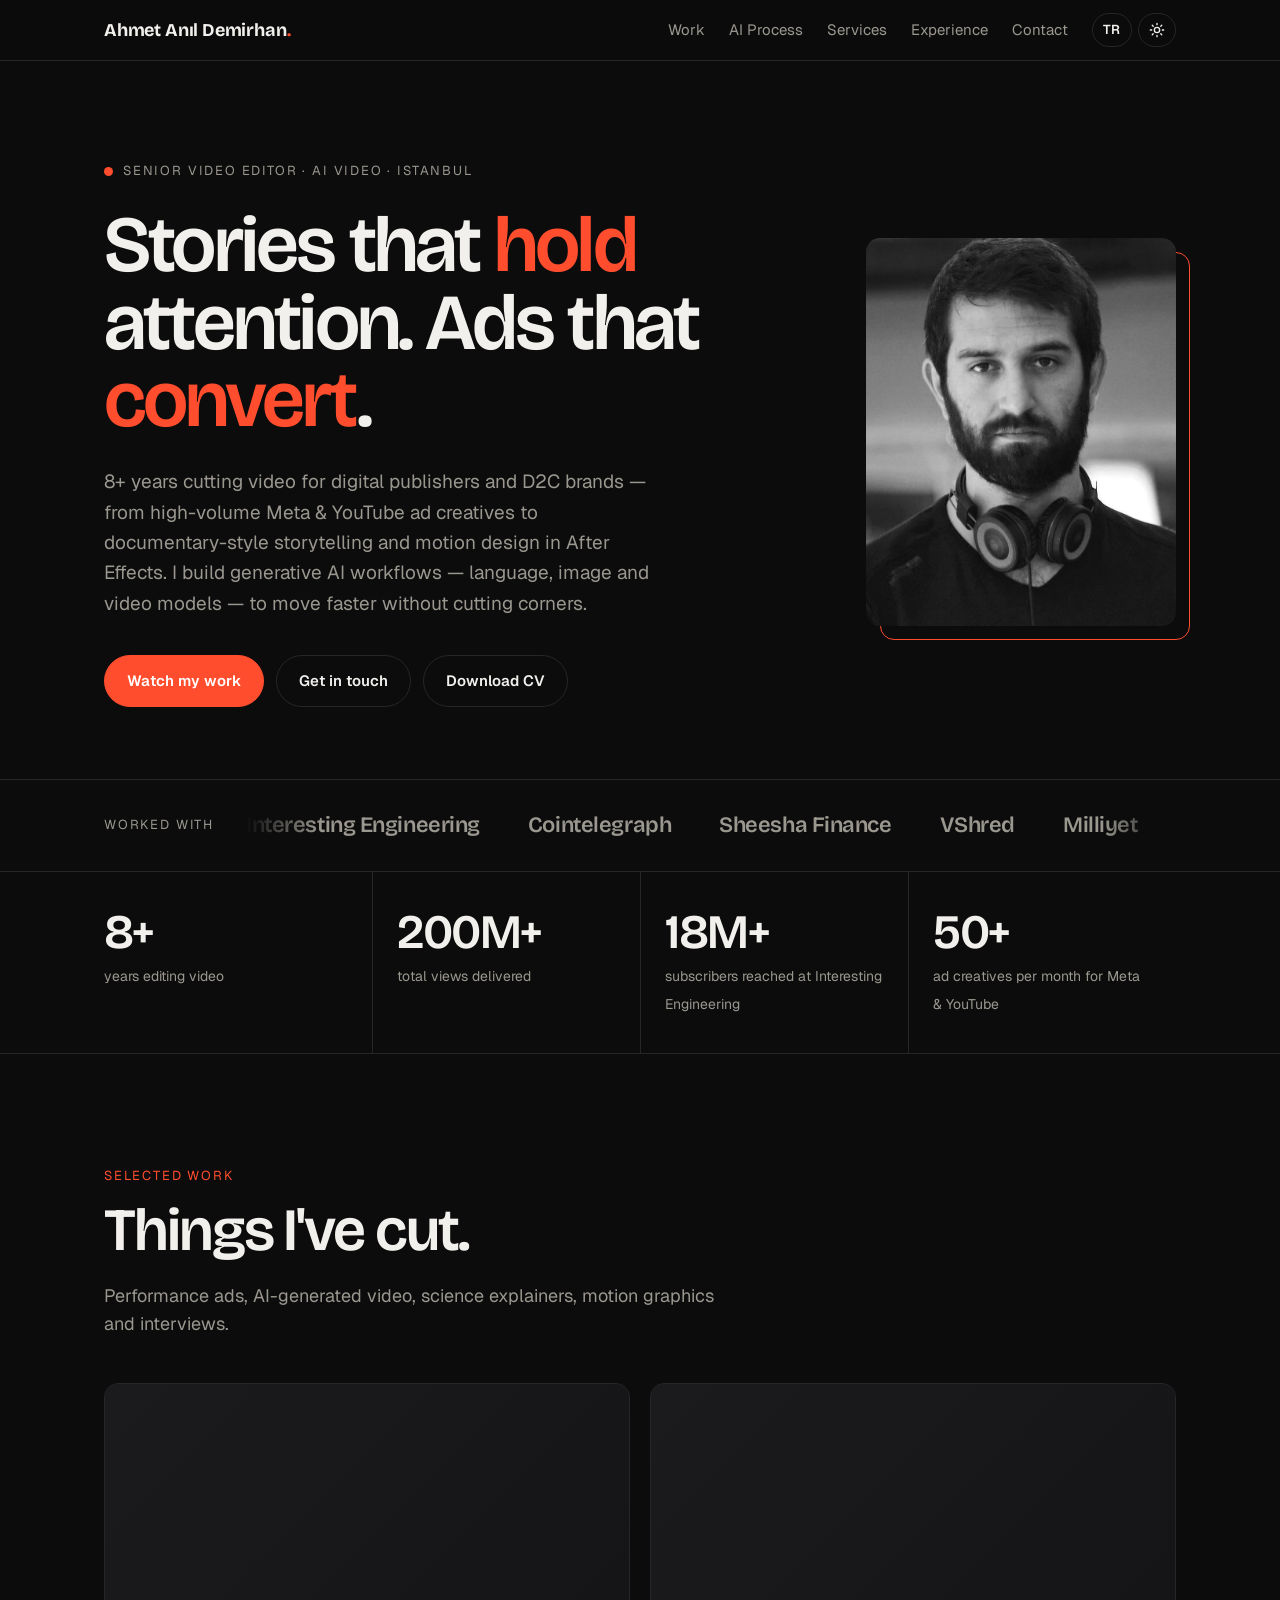
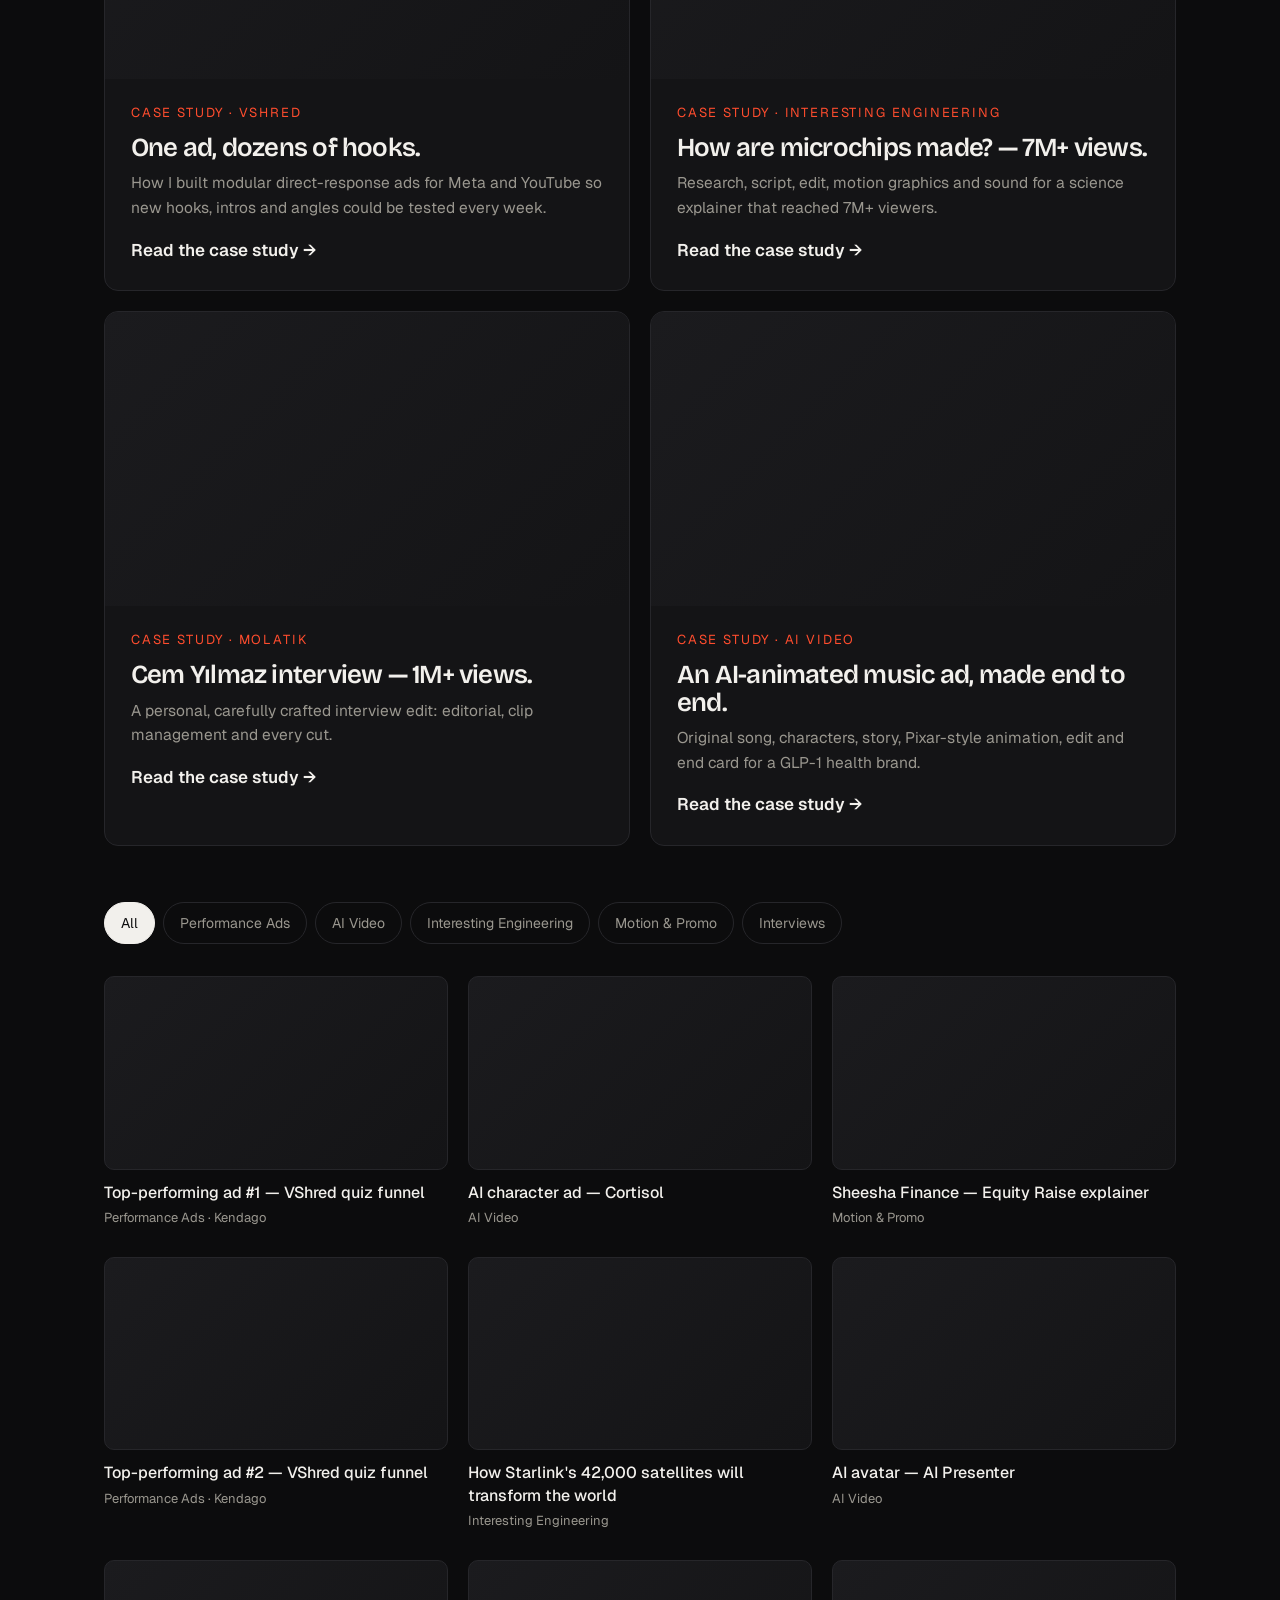
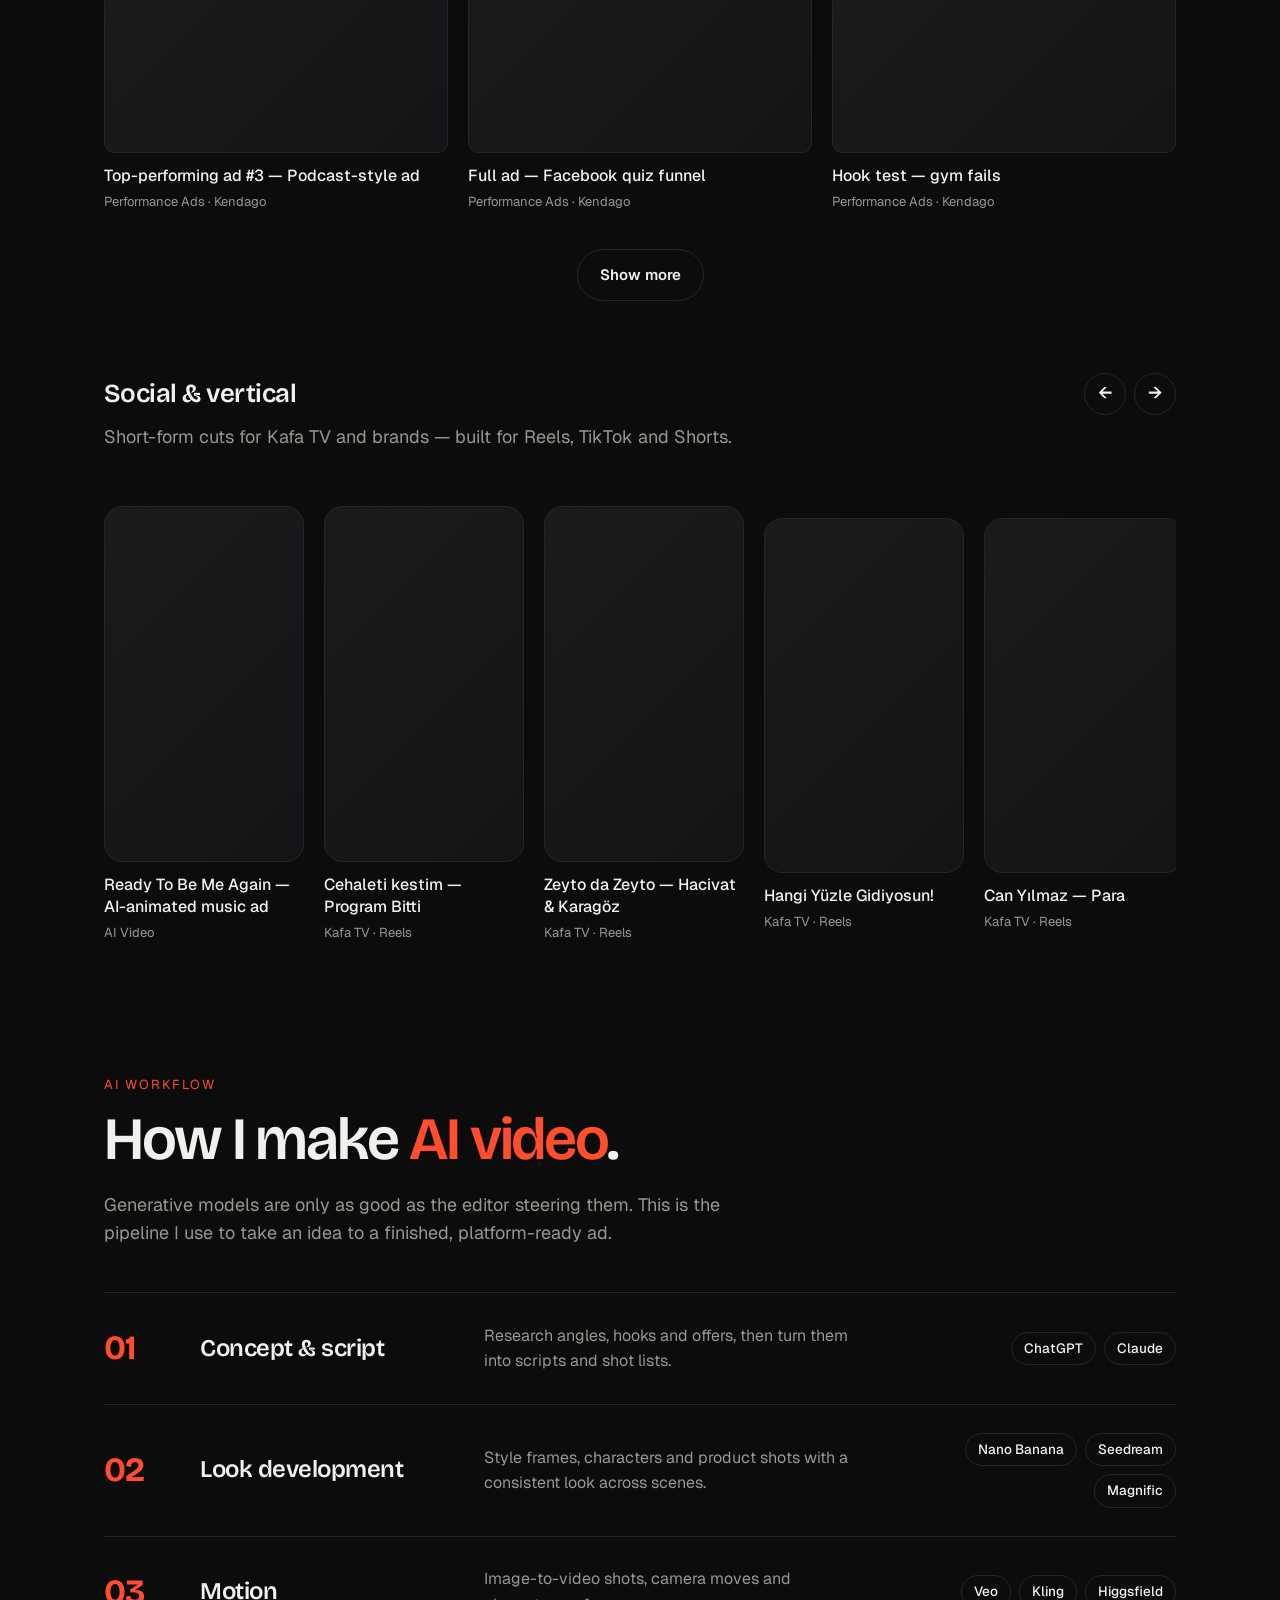
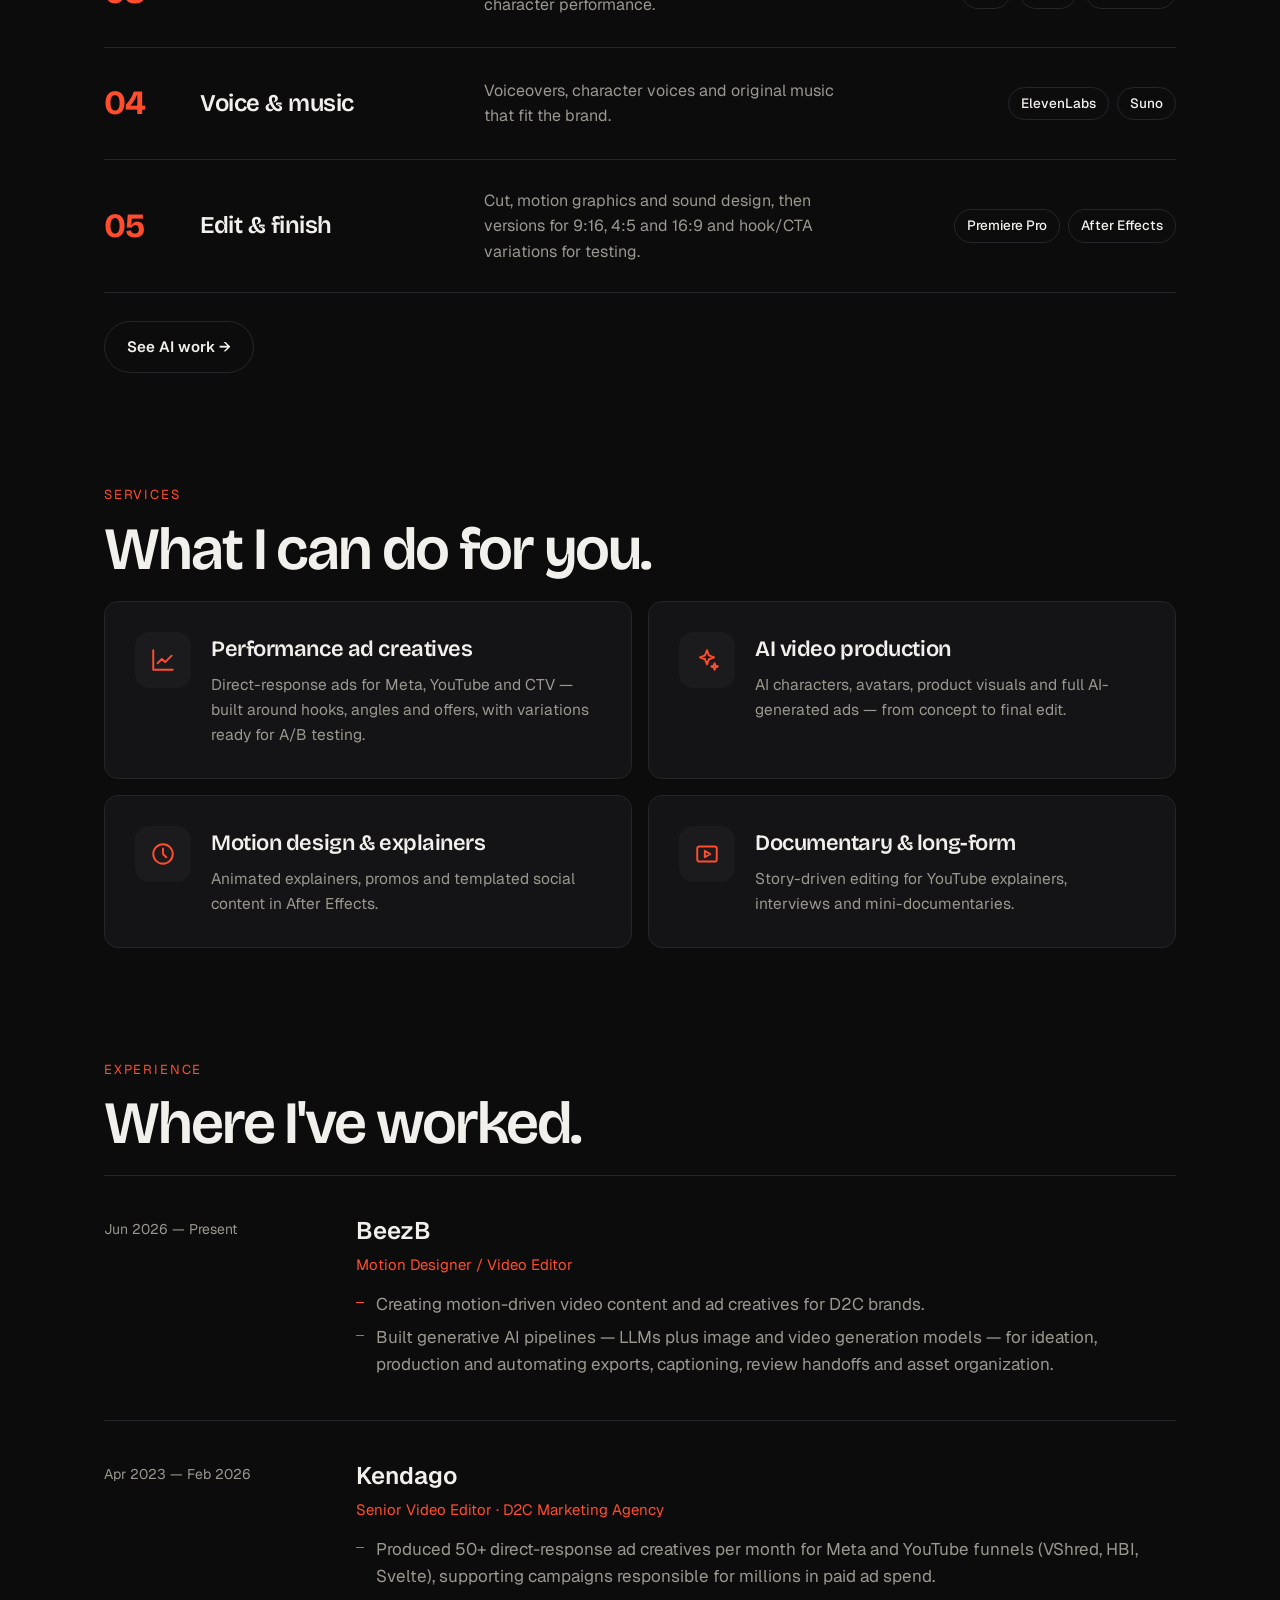
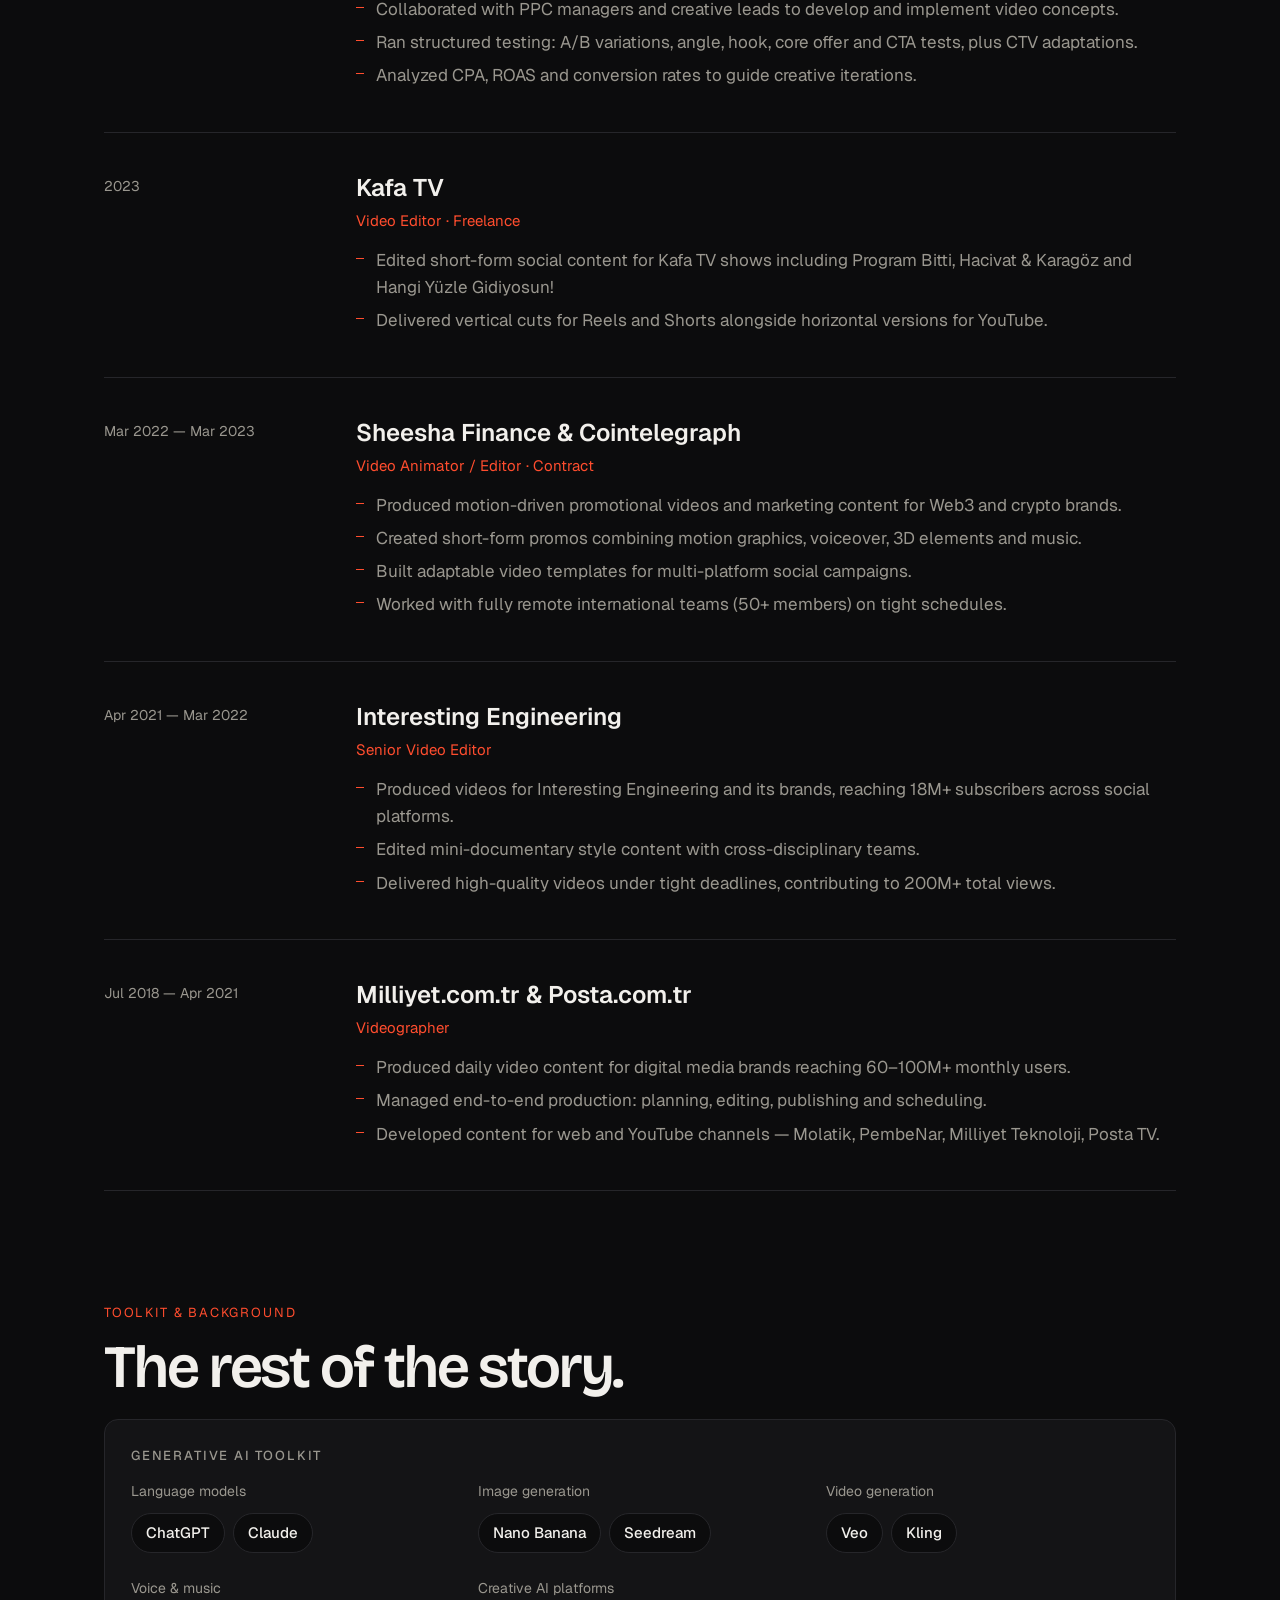
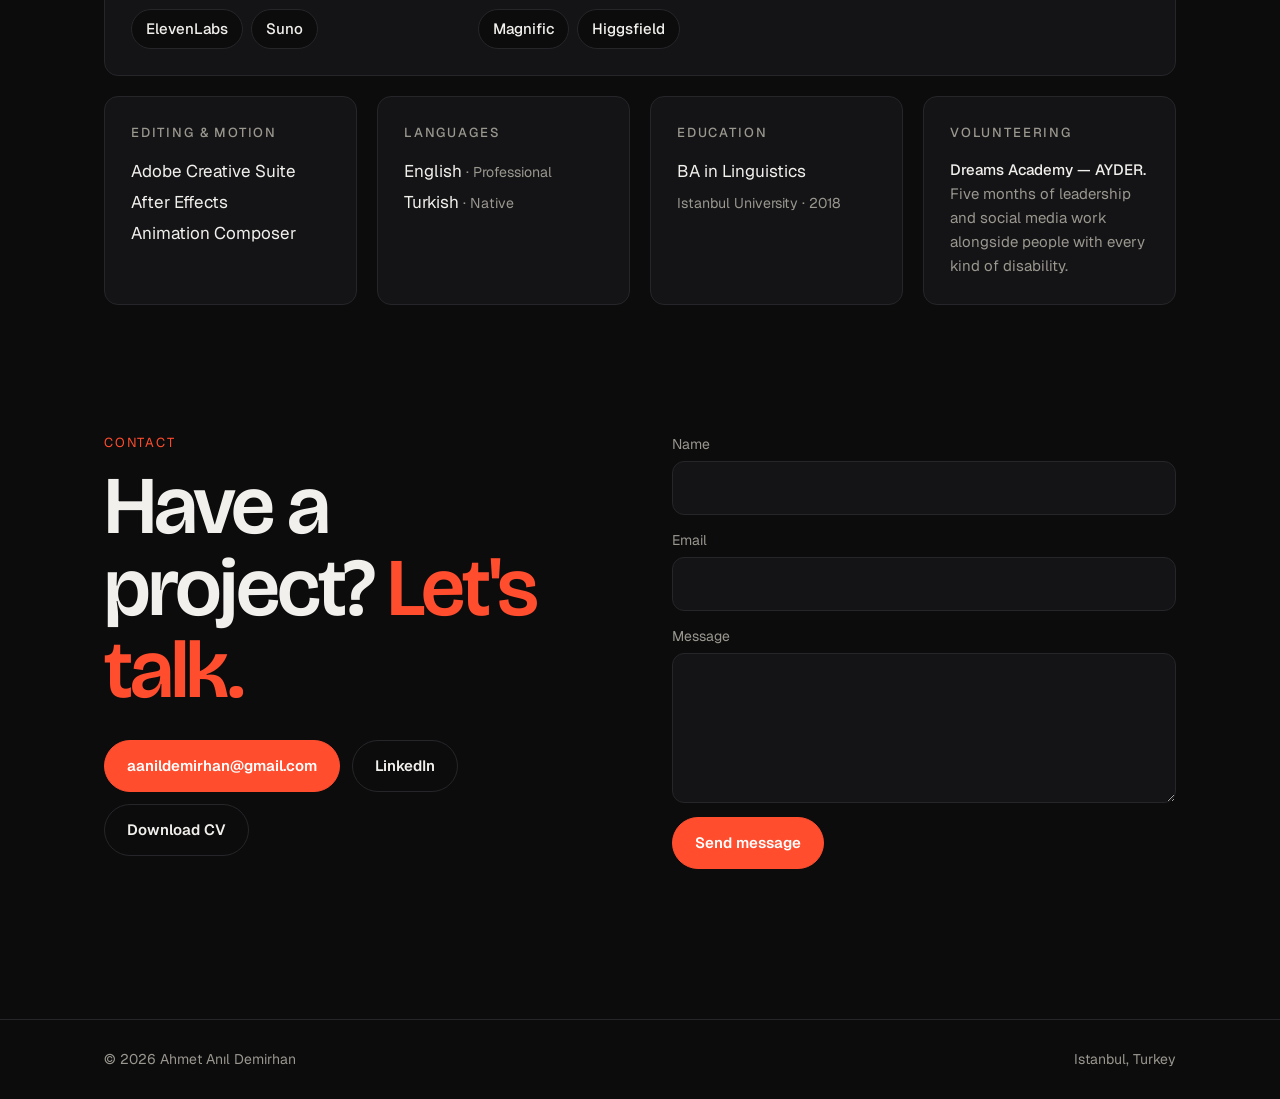
==== commit 9acae073: "Add Kafa TV freelance role to experience and CV; drop Deprem reel Co-Authored-By: Claude Opus 5.5 <n" ====
--- a/index.html
+++ b/index.html
@@ -277,6 +277,17 @@
             <li data-i18n="j2.b2">Collaborated with PPC managers and creative leads to develop and implement video concepts.</li>
             <li data-i18n="j2.b3">Ran structured testing: A/B variations, angle, hook, core offer and CTA tests, plus CTV adaptations.</li>
             <li data-i18n="j2.b4">Analyzed CPA, ROAS and conversion rates to guide creative iterations.</li>
+          </ul>
+        </div>
+      </div>
+      <div class="job reveal">
+        <div class="when">2023</div>
+        <div>
+          <h3>Kafa TV</h3>
+          <div class="role" data-i18n="jk.role">Video Editor · Freelance</div>
+          <ul>
+            <li data-i18n="jk.b1">Edited short-form social content for Kafa TV shows including Program Bitti, Hacivat &amp; Karagöz and Hangi Yüzle Gidiyosun!</li>
+            <li data-i18n="jk.b2">Delivered vertical cuts for Reels and Shorts alongside horizontal versions for YouTube.</li>
           </ul>
         </div>
       </div>
@@ -495,6 +506,9 @@
     "j2.b2": "PPC yöneticileri ve kreatif liderlerle birlikte video konseptleri geliştirip hayata geçirdim.",
     "j2.b3": "Yapılandırılmış testler yürüttüm: A/B varyasyonları, açı, hook, teklif ve CTA testleri ile CTV uyarlamaları.",
     "j2.b4": "Kreatif iterasyonlara yön vermek için CPA, ROAS ve dönüşüm oranlarını analiz ettim.",
+    "jk.role": "Video Editörü · Freelance",
+    "jk.b1": "Program Bitti, Hacivat & Karagöz ve Hangi Yüzle Gidiyosun! gibi Kafa TV programları için kısa formatlı sosyal medya içerikleri kurguladım.",
+    "jk.b2": "Reels ve Shorts için dikey kurguları, YouTube için yatay versiyonlarla birlikte teslim ettim.",
     "j3.when": "Mar 2022 — Mar 2023",
     "j3.role": "Video Animatör / Editör · Sözleşmeli",
     "j3.b1": "Web3 ve kripto markaları için motion odaklı tanıtım videoları ve pazarlama içerikleri ürettim.",
@@ -610,7 +624,6 @@
     ["gd", "1jpOhbhU7OMnvxCNVE_iMwHFWA2KV1o2z", "Siesta", "kafa", true],
     ["gd", "1KrfXzpheTNGVhk0TXFxgb9dkcobeDWaS", "İsmail", "kafa", true],
     ["gd", "16RI6BvwoWS5m6fyVpqNrlzHOPcFDqbhZ", "Yine gözümüz", "kafa", true],
-    ["gd", "1Tz1aeHW0cOcAPHDhXqdJlM2uAJyTl-7g", "Deprem", "kafa", true],
     ["gd", "1nQm7ahUmaIdgcDkdOsuVPROEp49h8mdc", "What is a rug pull? — TikTok explainer", "social"],
     ["gd", "1hEBFs6R9opB8DixEQ_di9NCPoEjONMuU", "What does a rug pull look like? — TikTok explainer", "social"],
     ["gd", "16IF0oPRLZZx56eUKclW_pGn-_x1SHZg5", "How to know a project is a rug pull — TikTok explainer", "social"],
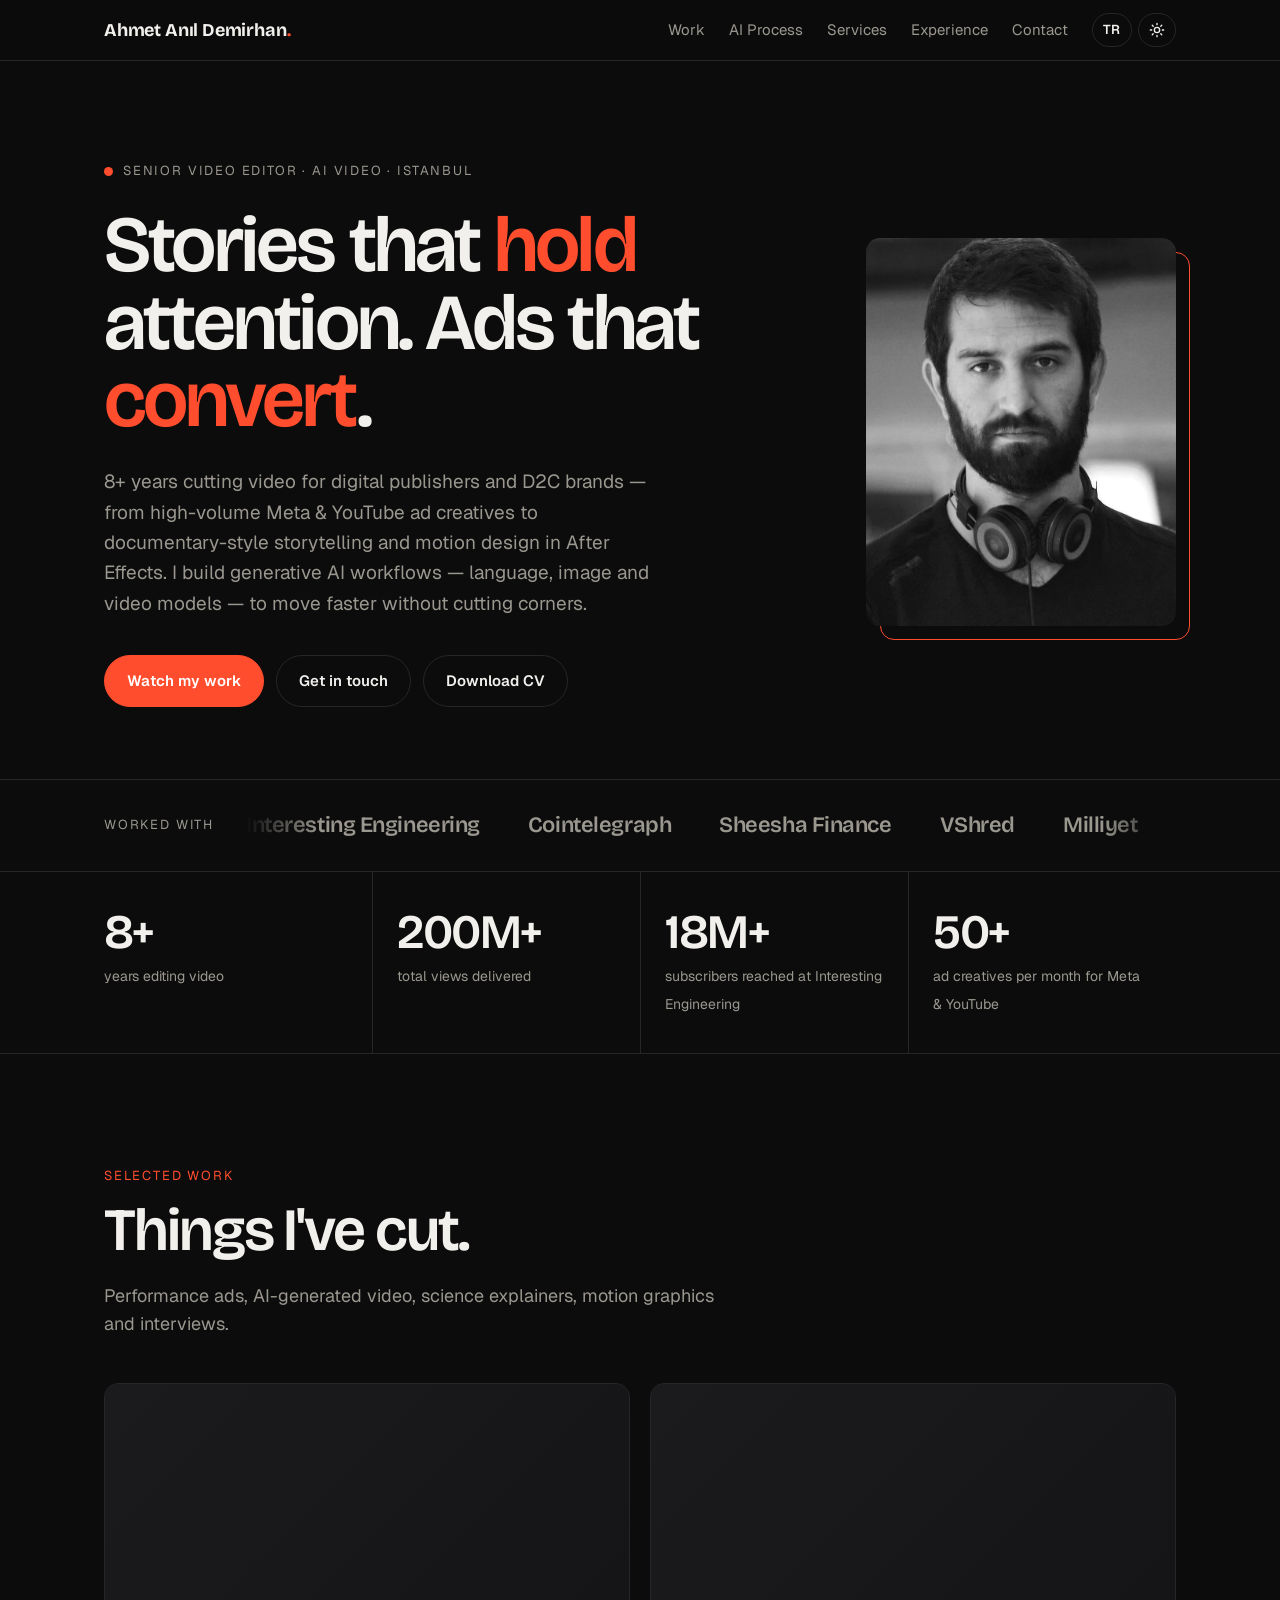
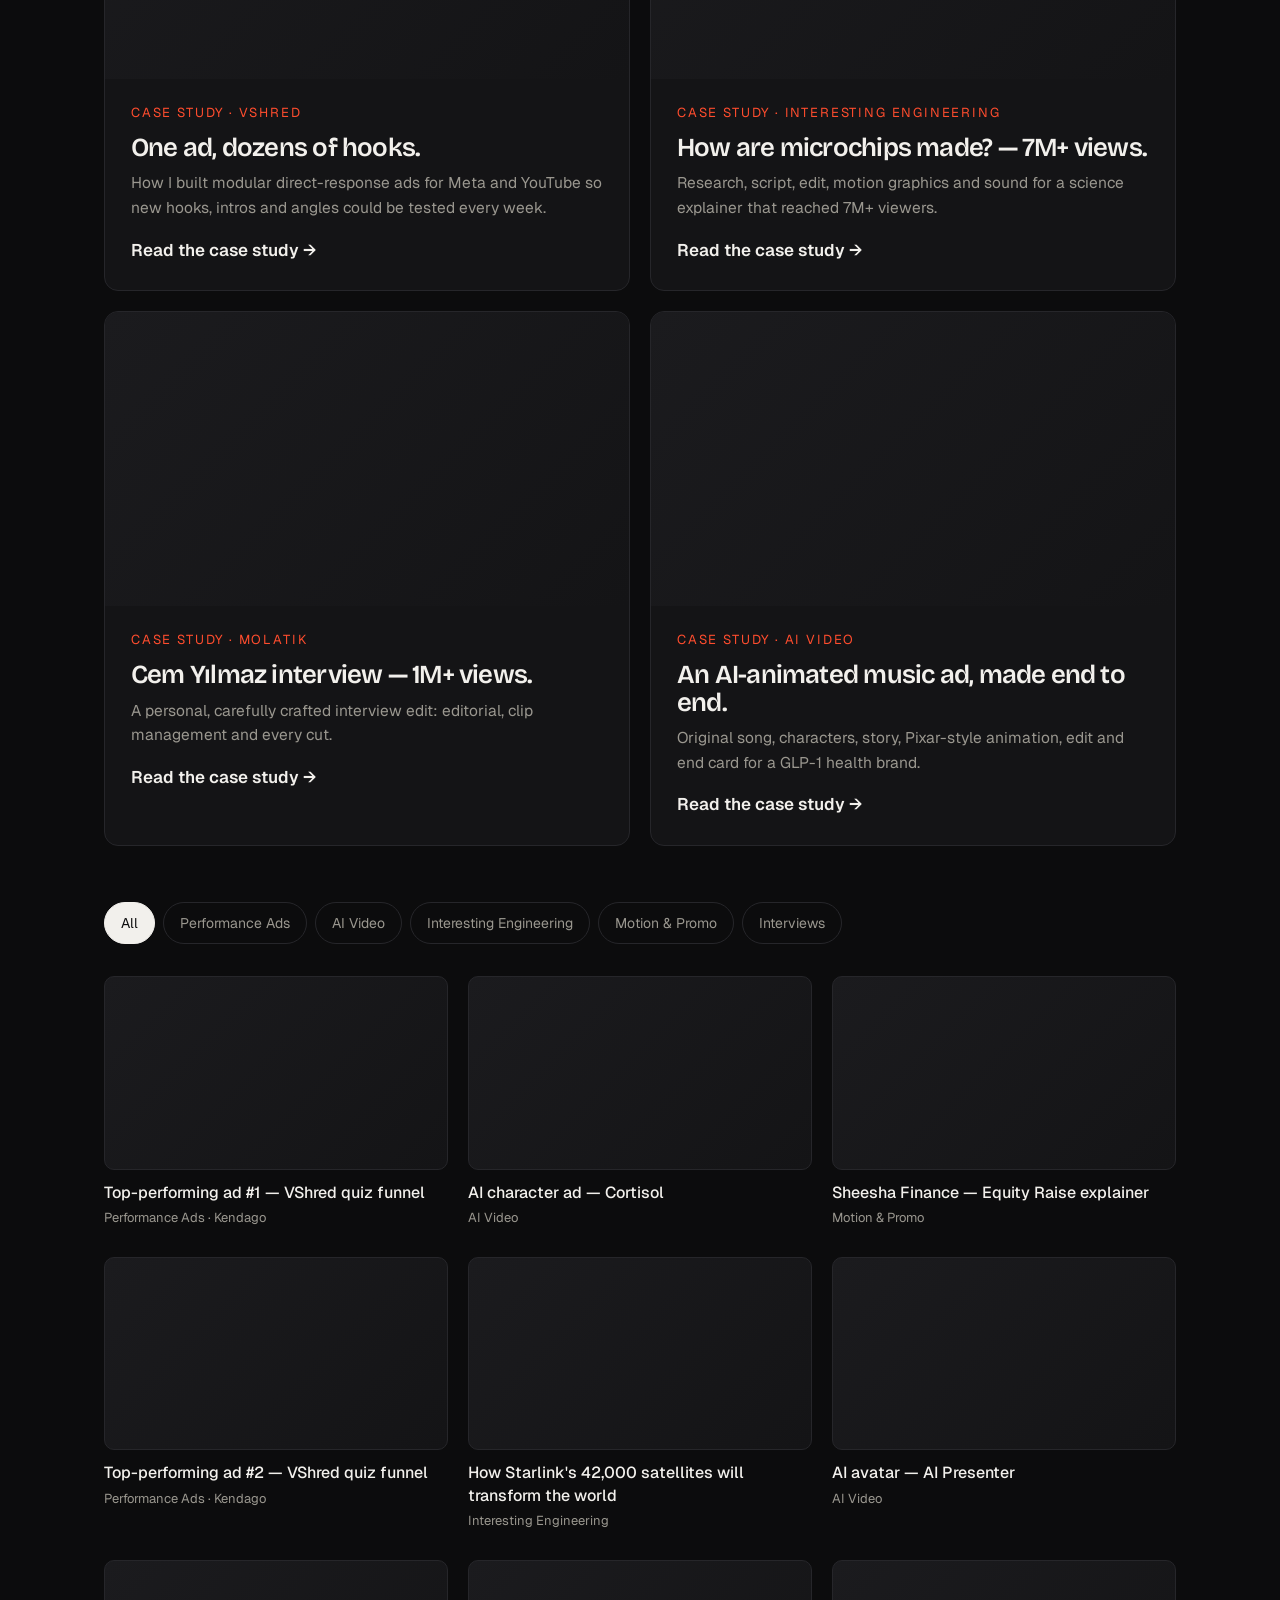
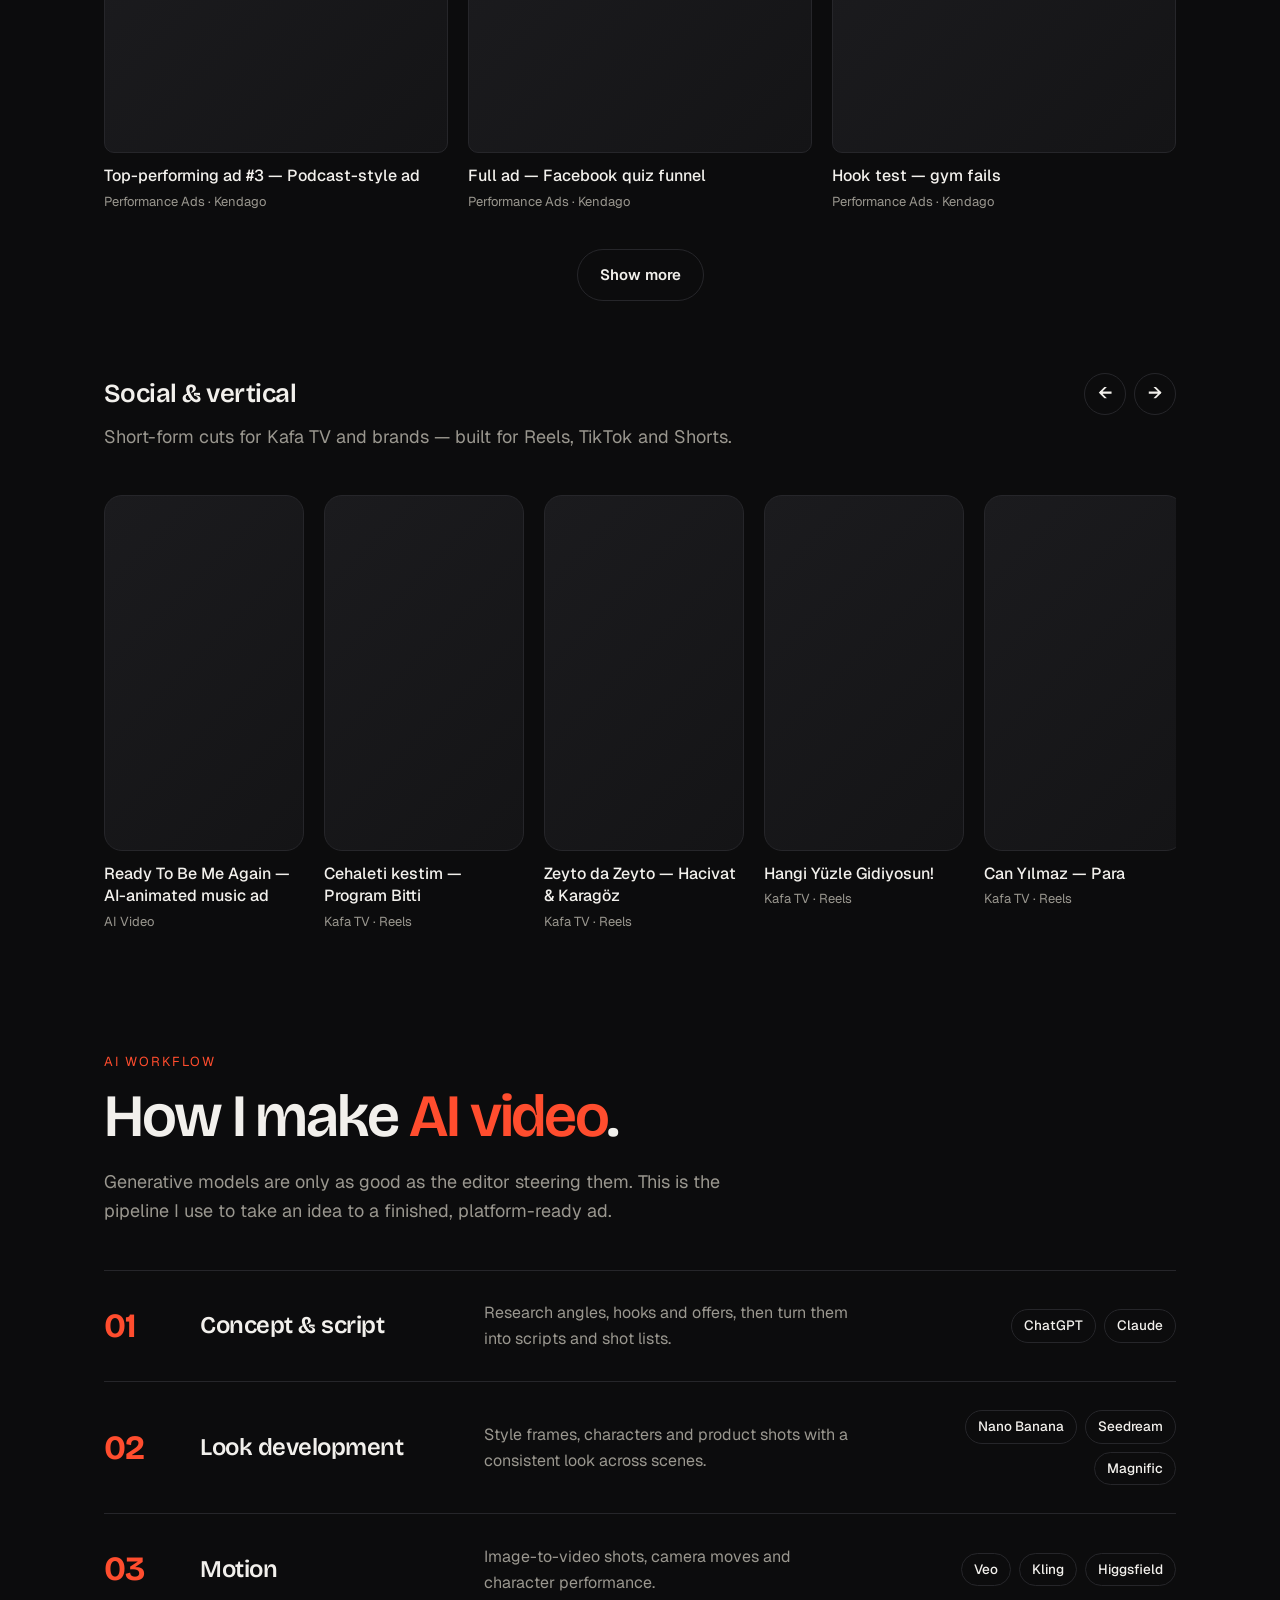
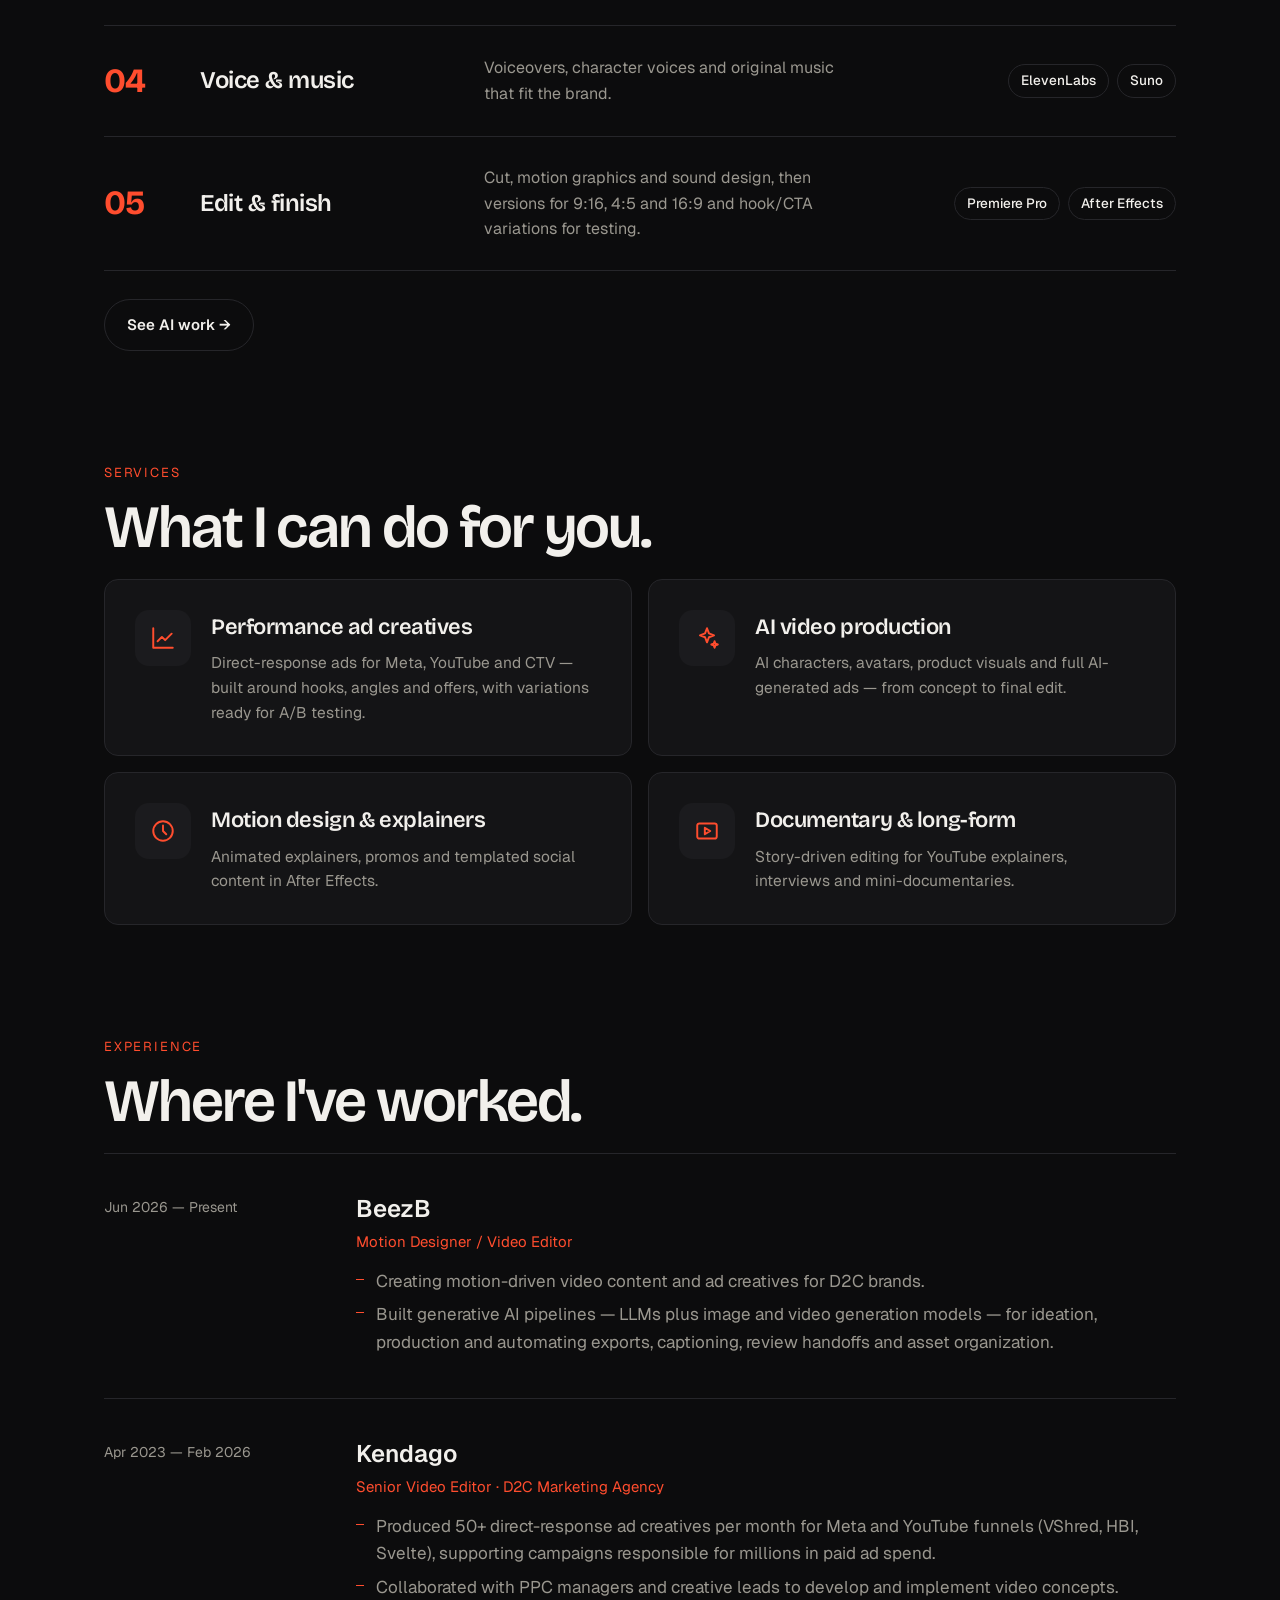
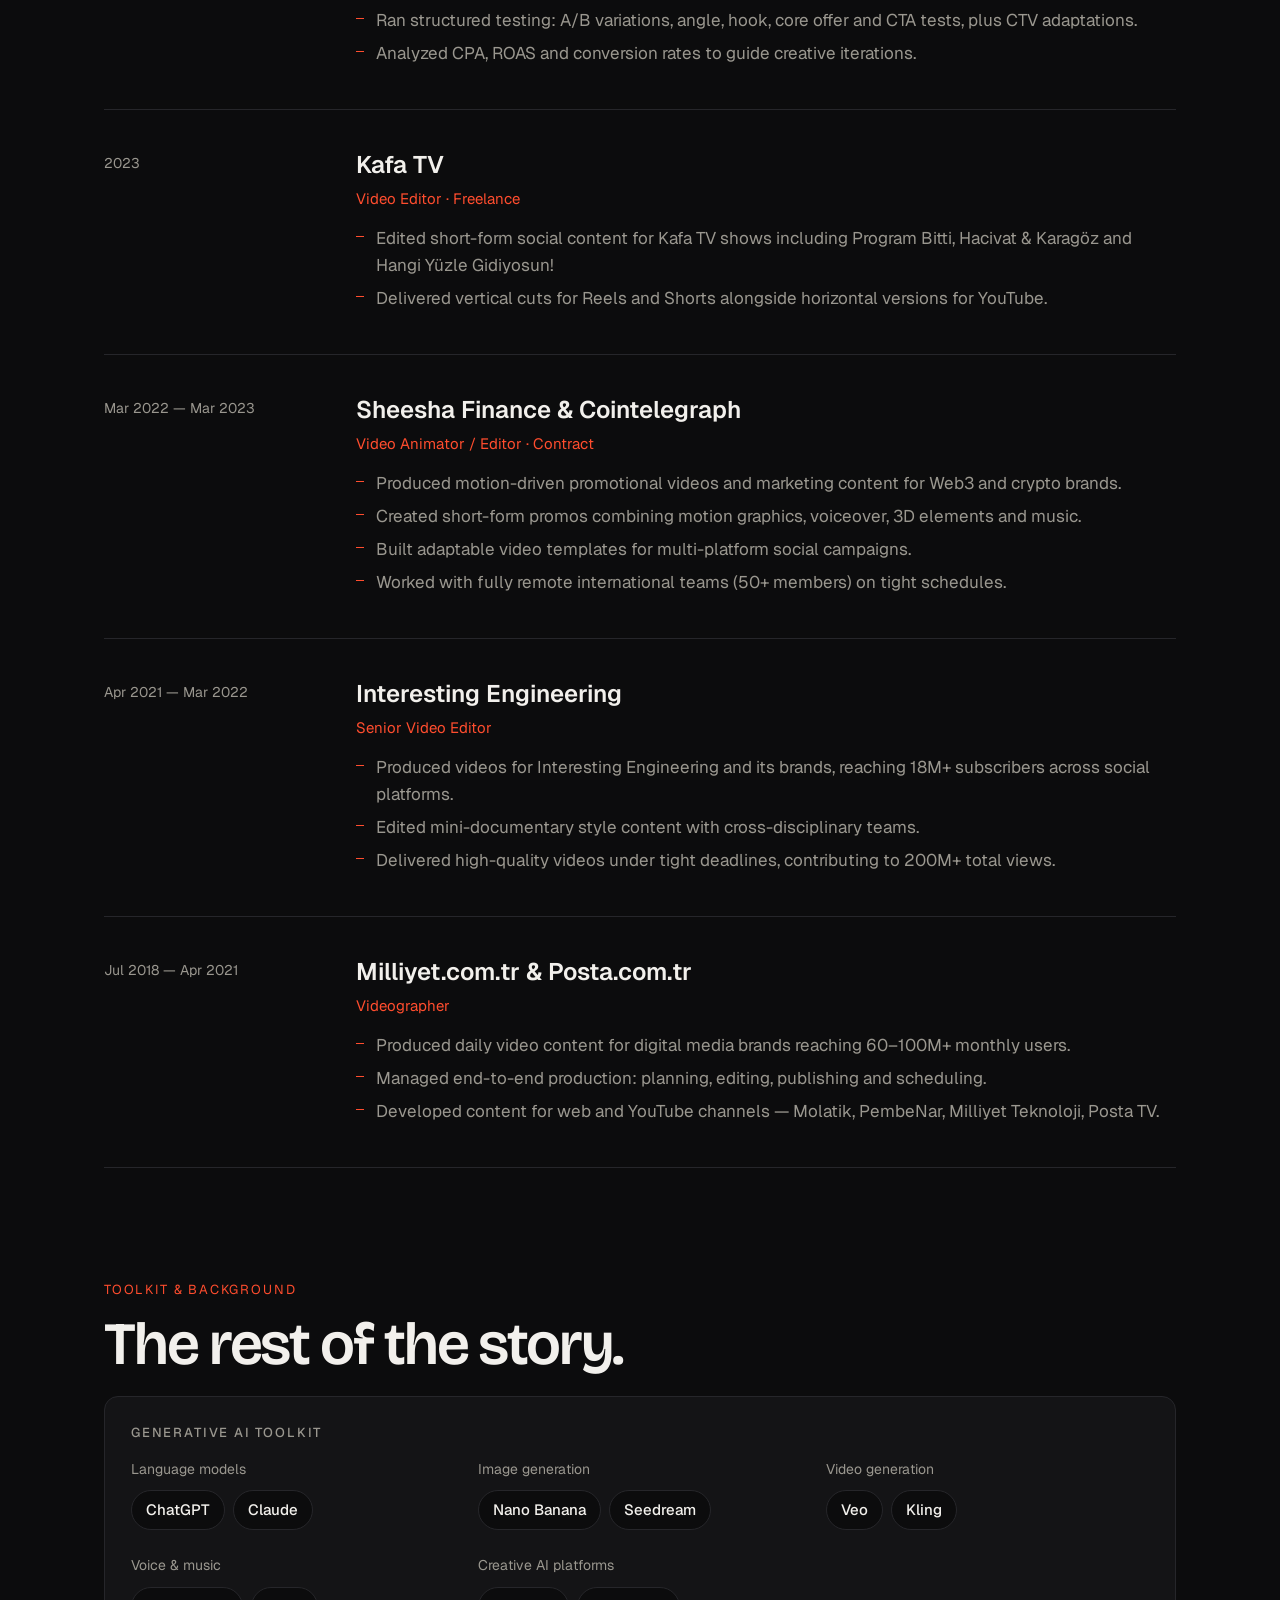
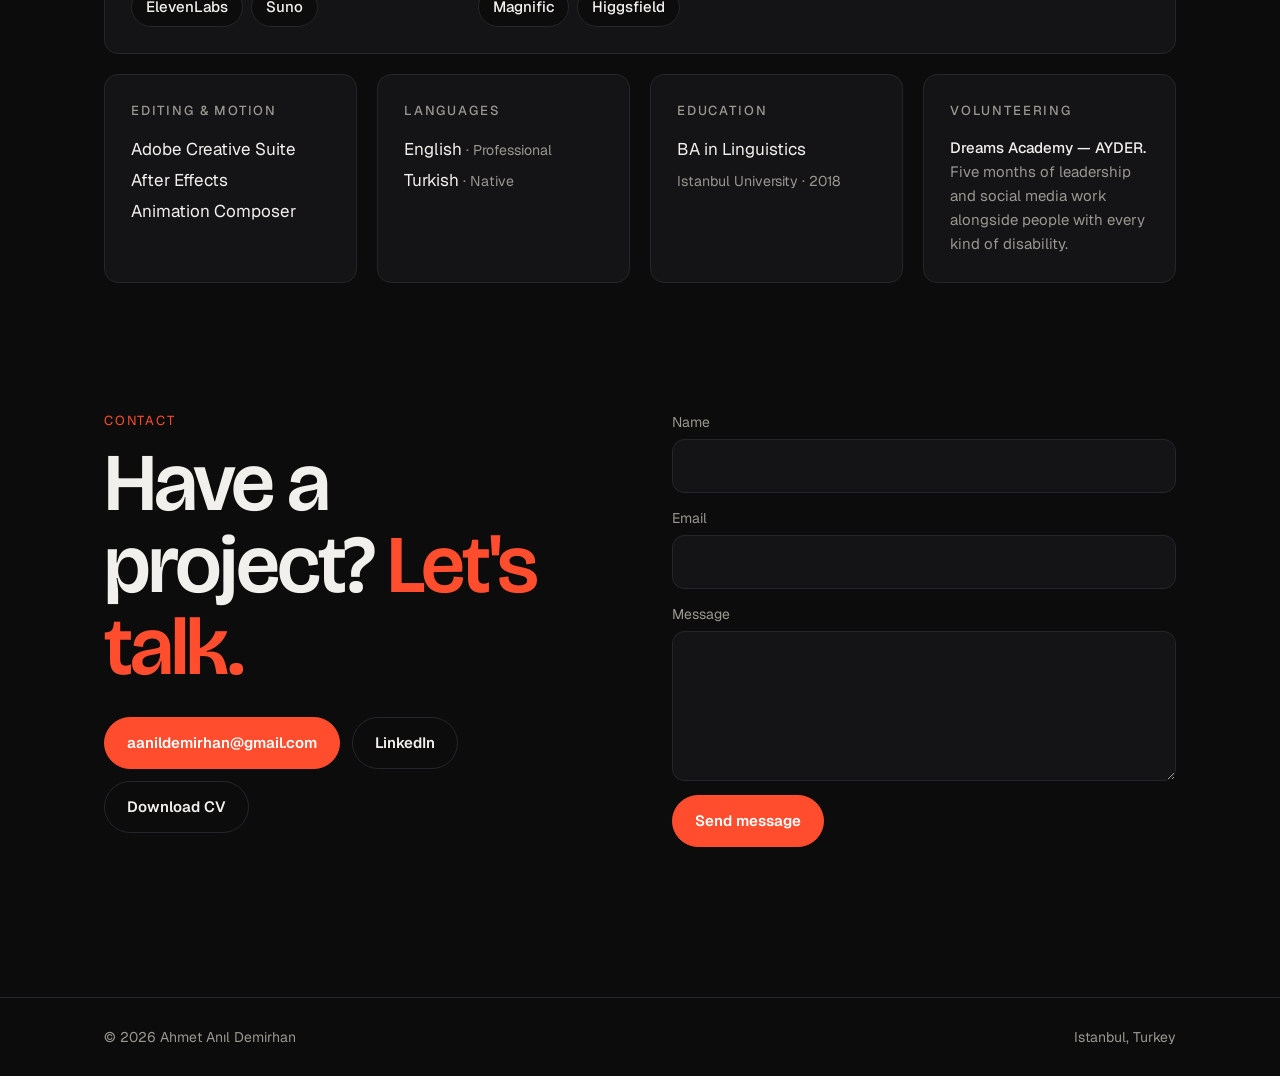
==== commit 3b616fb8: "Keep one rug pull explainer; top-align vertical cards Co-Authored-By: Claude Opus 5.5 <noreply@anthr" ====
--- a/index.html
+++ b/index.html
@@ -625,8 +625,6 @@
     ["gd", "1KrfXzpheTNGVhk0TXFxgb9dkcobeDWaS", "İsmail", "kafa", true],
     ["gd", "16RI6BvwoWS5m6fyVpqNrlzHOPcFDqbhZ", "Yine gözümüz", "kafa", true],
     ["gd", "1nQm7ahUmaIdgcDkdOsuVPROEp49h8mdc", "What is a rug pull? — TikTok explainer", "social"],
-    ["gd", "1hEBFs6R9opB8DixEQ_di9NCPoEjONMuU", "What does a rug pull look like? — TikTok explainer", "social"],
-    ["gd", "16IF0oPRLZZx56eUKclW_pGn-_x1SHZg5", "How to know a project is a rug pull — TikTok explainer", "social"],
     ["gd", "1bJ4hoEJwiYE7gjkiJmOnyryBuzmaXsXv", "Rootangle — Promo", "motion"],
     ["gd", "1i2qXQyi5fgYwQy9lg2gfkiIuBVVxhqMH", "Slow Türk — Promo", "motion"],
     ["gd", "1H4rdLSO-T64k_oZ-28pwUhbu7RC_qjLb", "Collab Reveal", "motion"],
--- a/assets/site.css
+++ b/assets/site.css
@@ -141,7 +141,7 @@
 .row-head h3.sub { margin: 0 0 8px; }
 .row-nav { display: flex; gap: 8px; margin-bottom: 8px; }
 .row-nav .icon-btn { width: 42px; height: 42px; font-size: 18px; }
-.reel-row { display: grid; grid-auto-flow: column; grid-auto-columns: minmax(200px, 240px); gap: 20px; overflow-x: auto; padding-bottom: 8px; scroll-snap-type: x mandatory; }
+.reel-row { display: grid; align-items: start; grid-auto-flow: column; grid-auto-columns: minmax(200px, 240px); gap: 20px; overflow-x: auto; padding-bottom: 8px; scroll-snap-type: x mandatory; }
 .reel-row .card { scroll-snap-align: start; }
 .reel-row .thumb { aspect-ratio: 9 / 16; border-radius: 18px; }
 
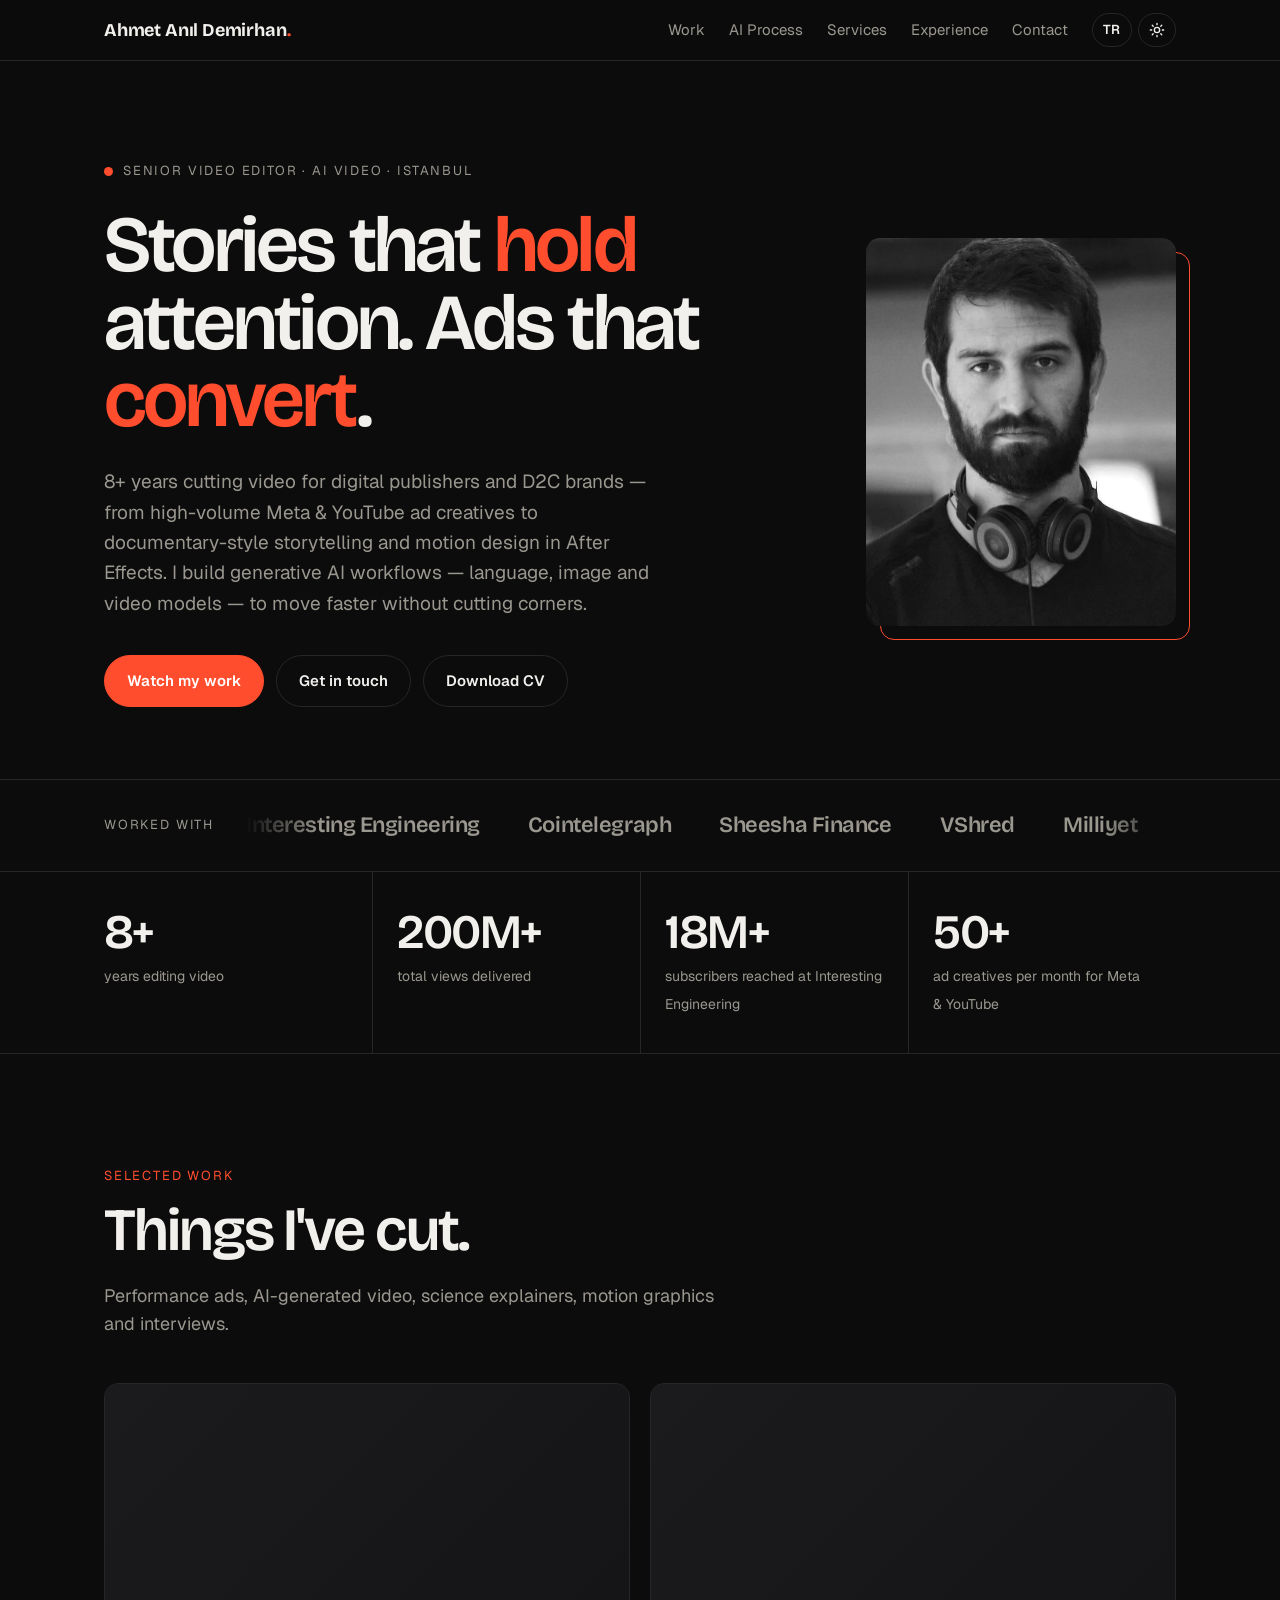
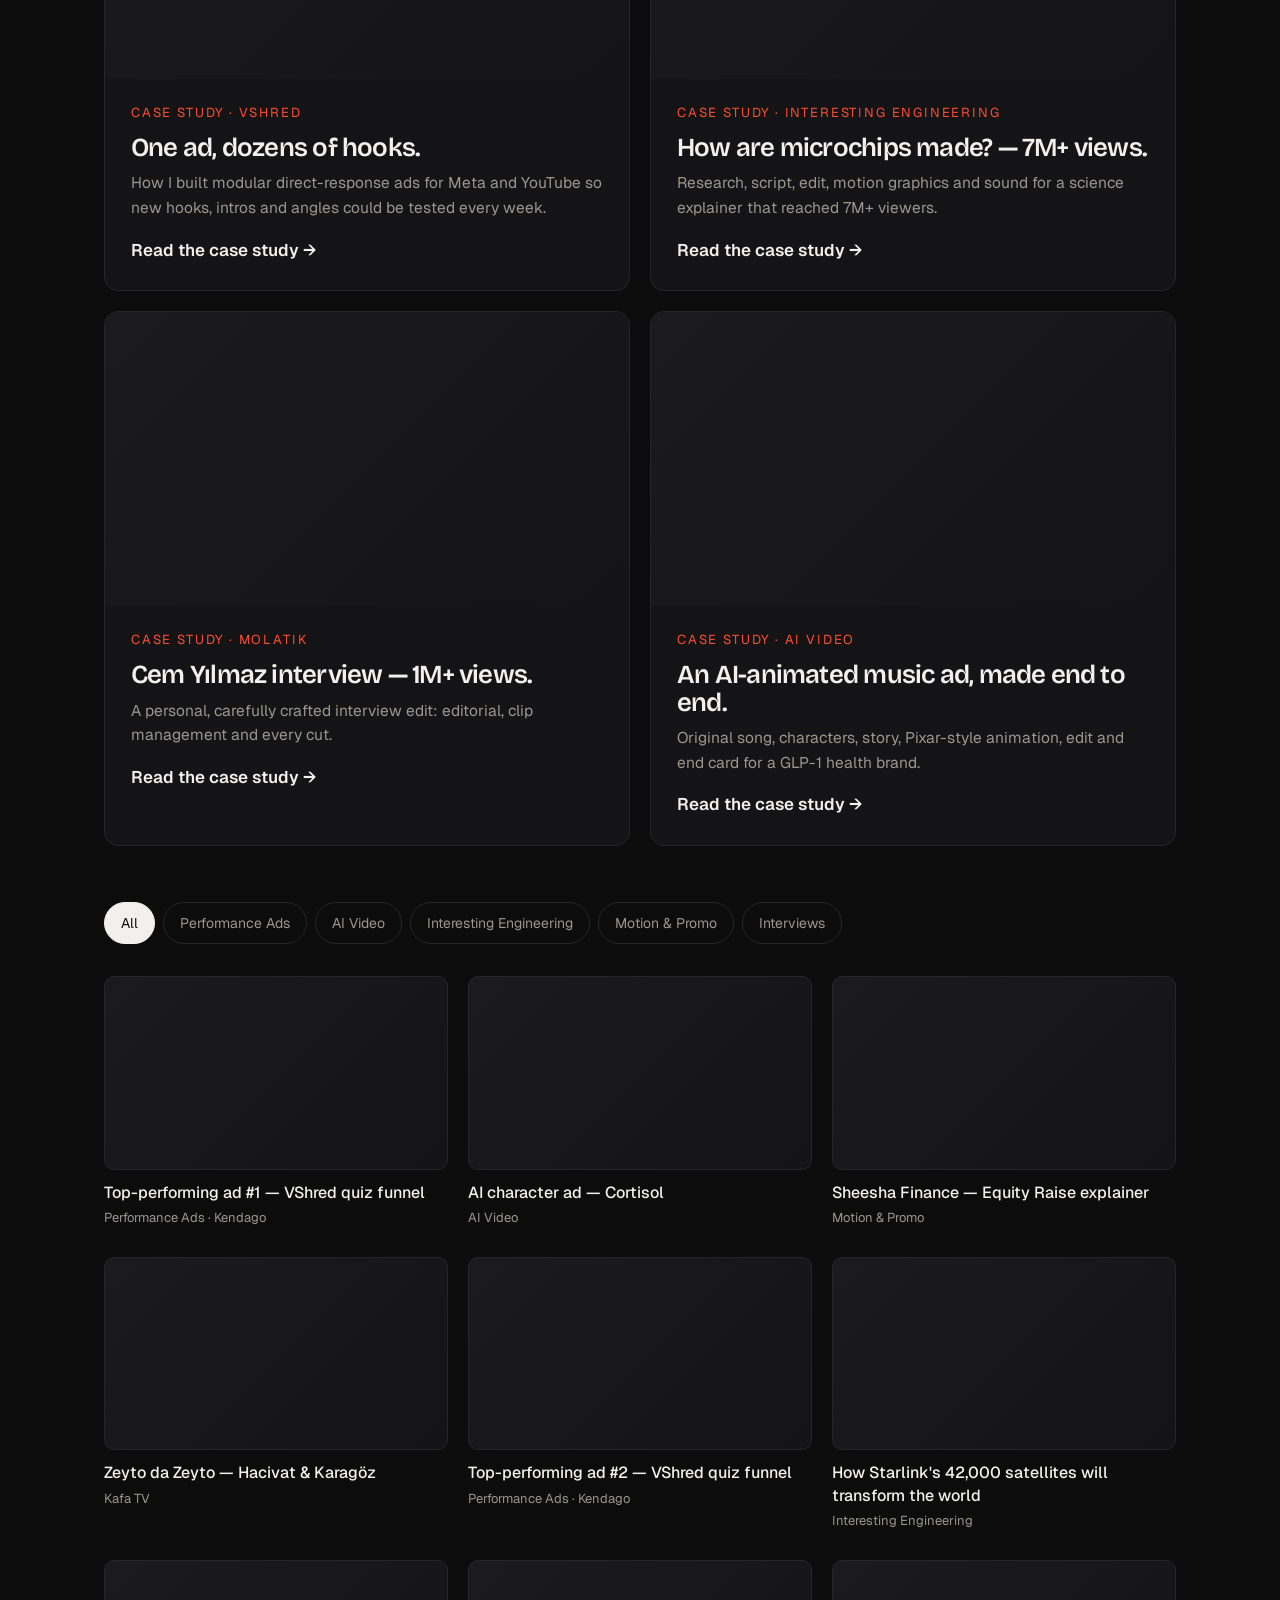
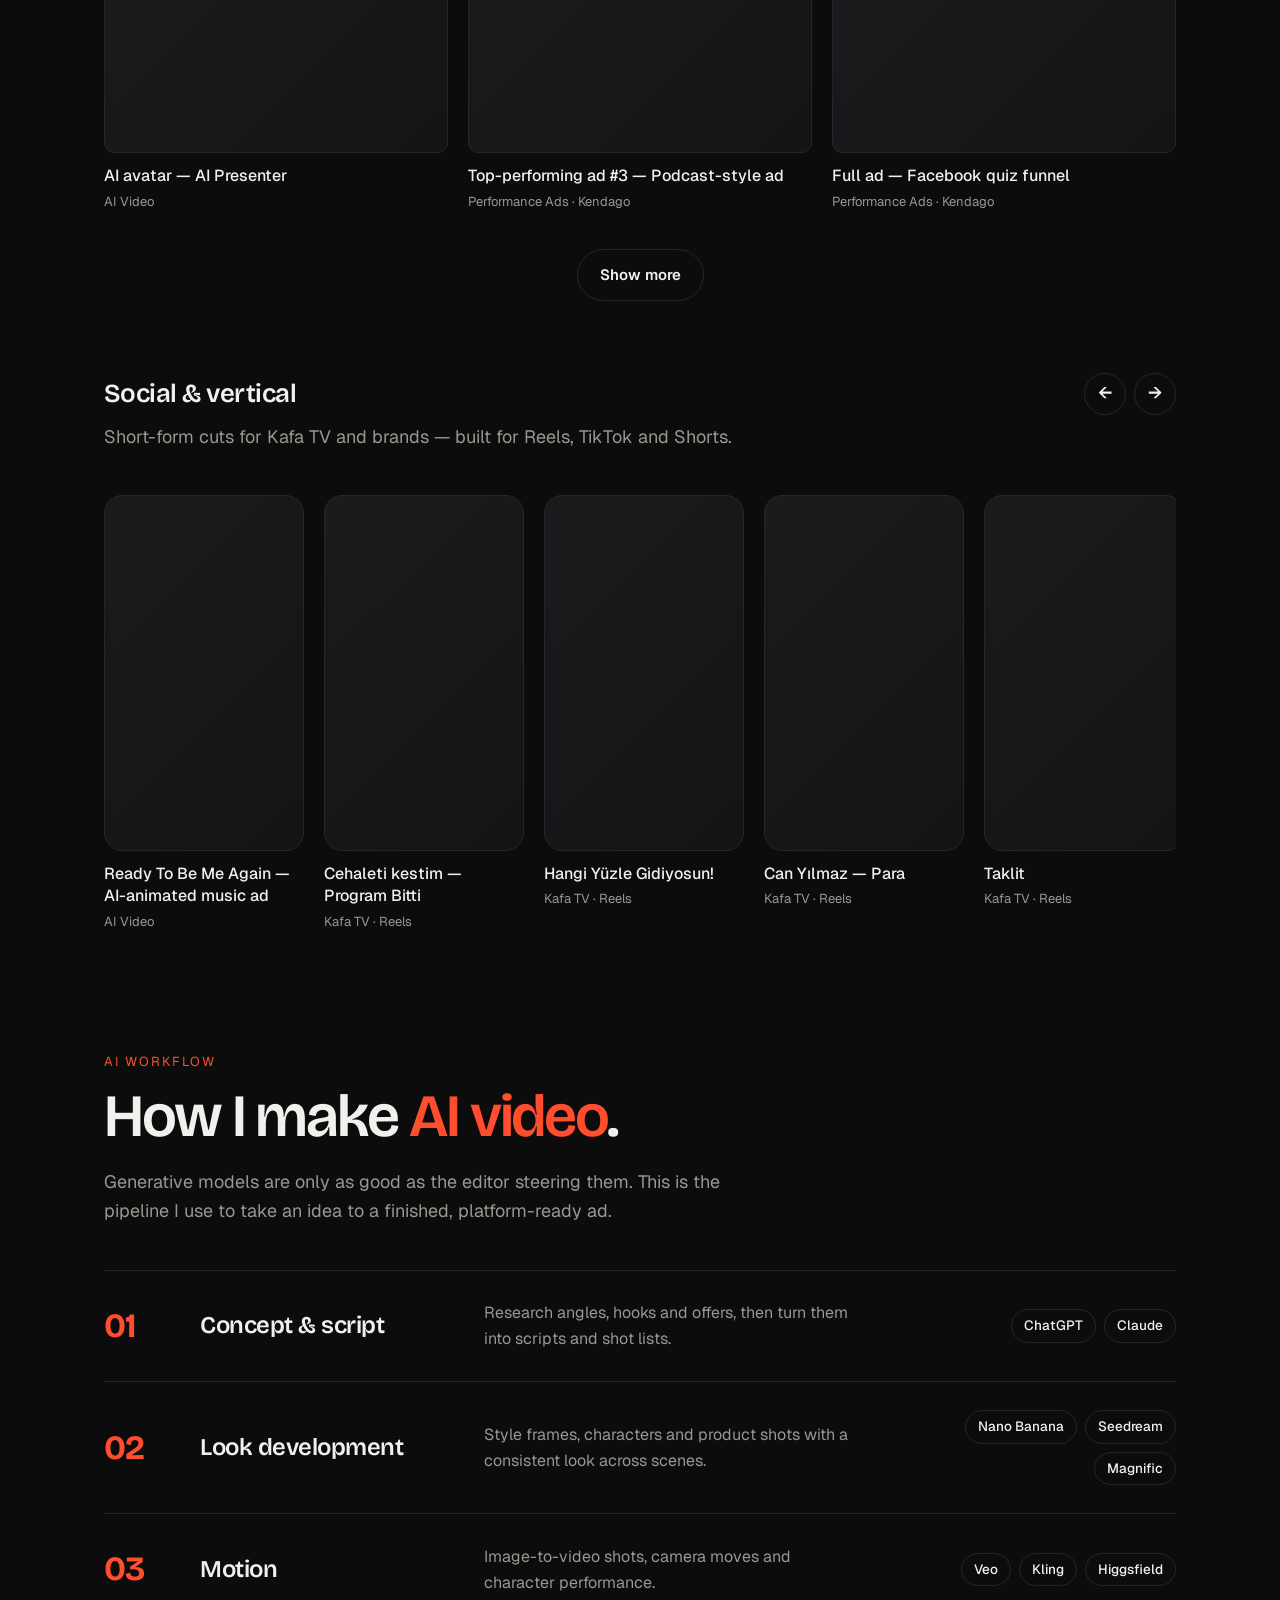
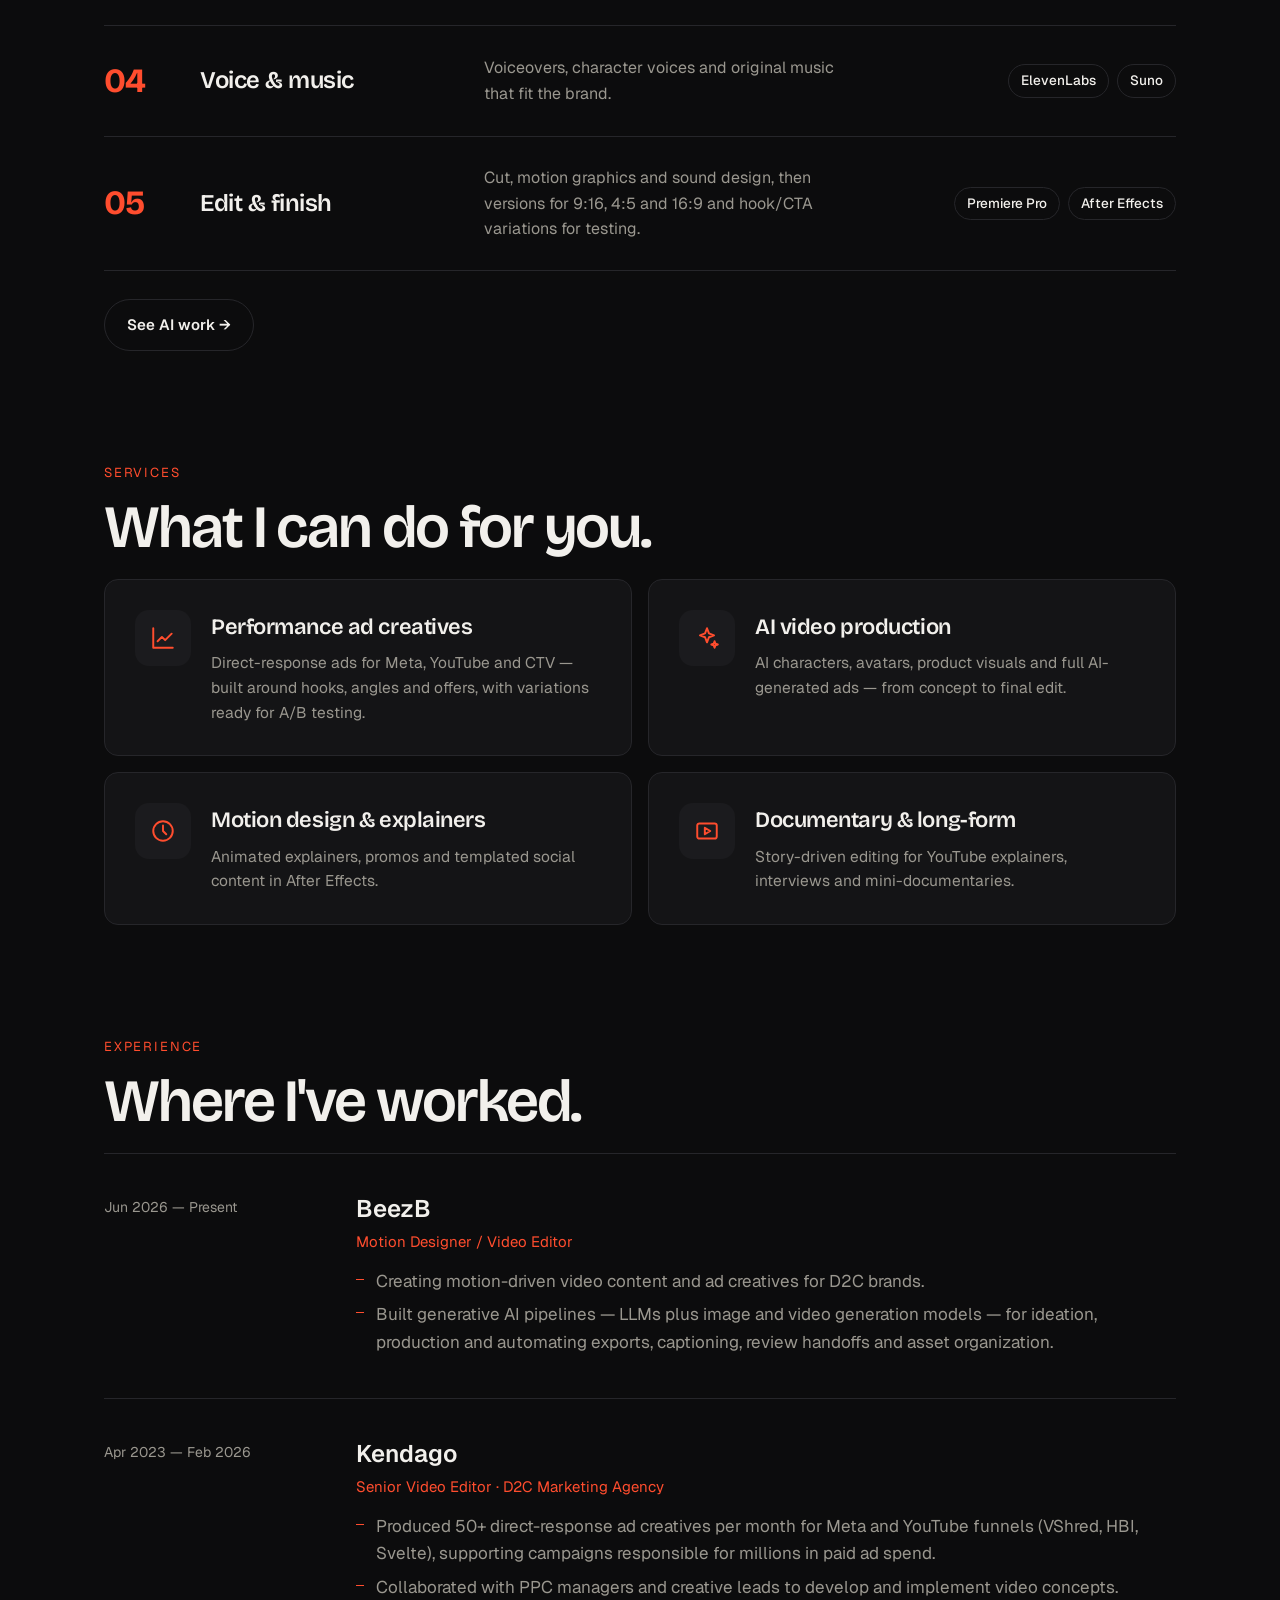
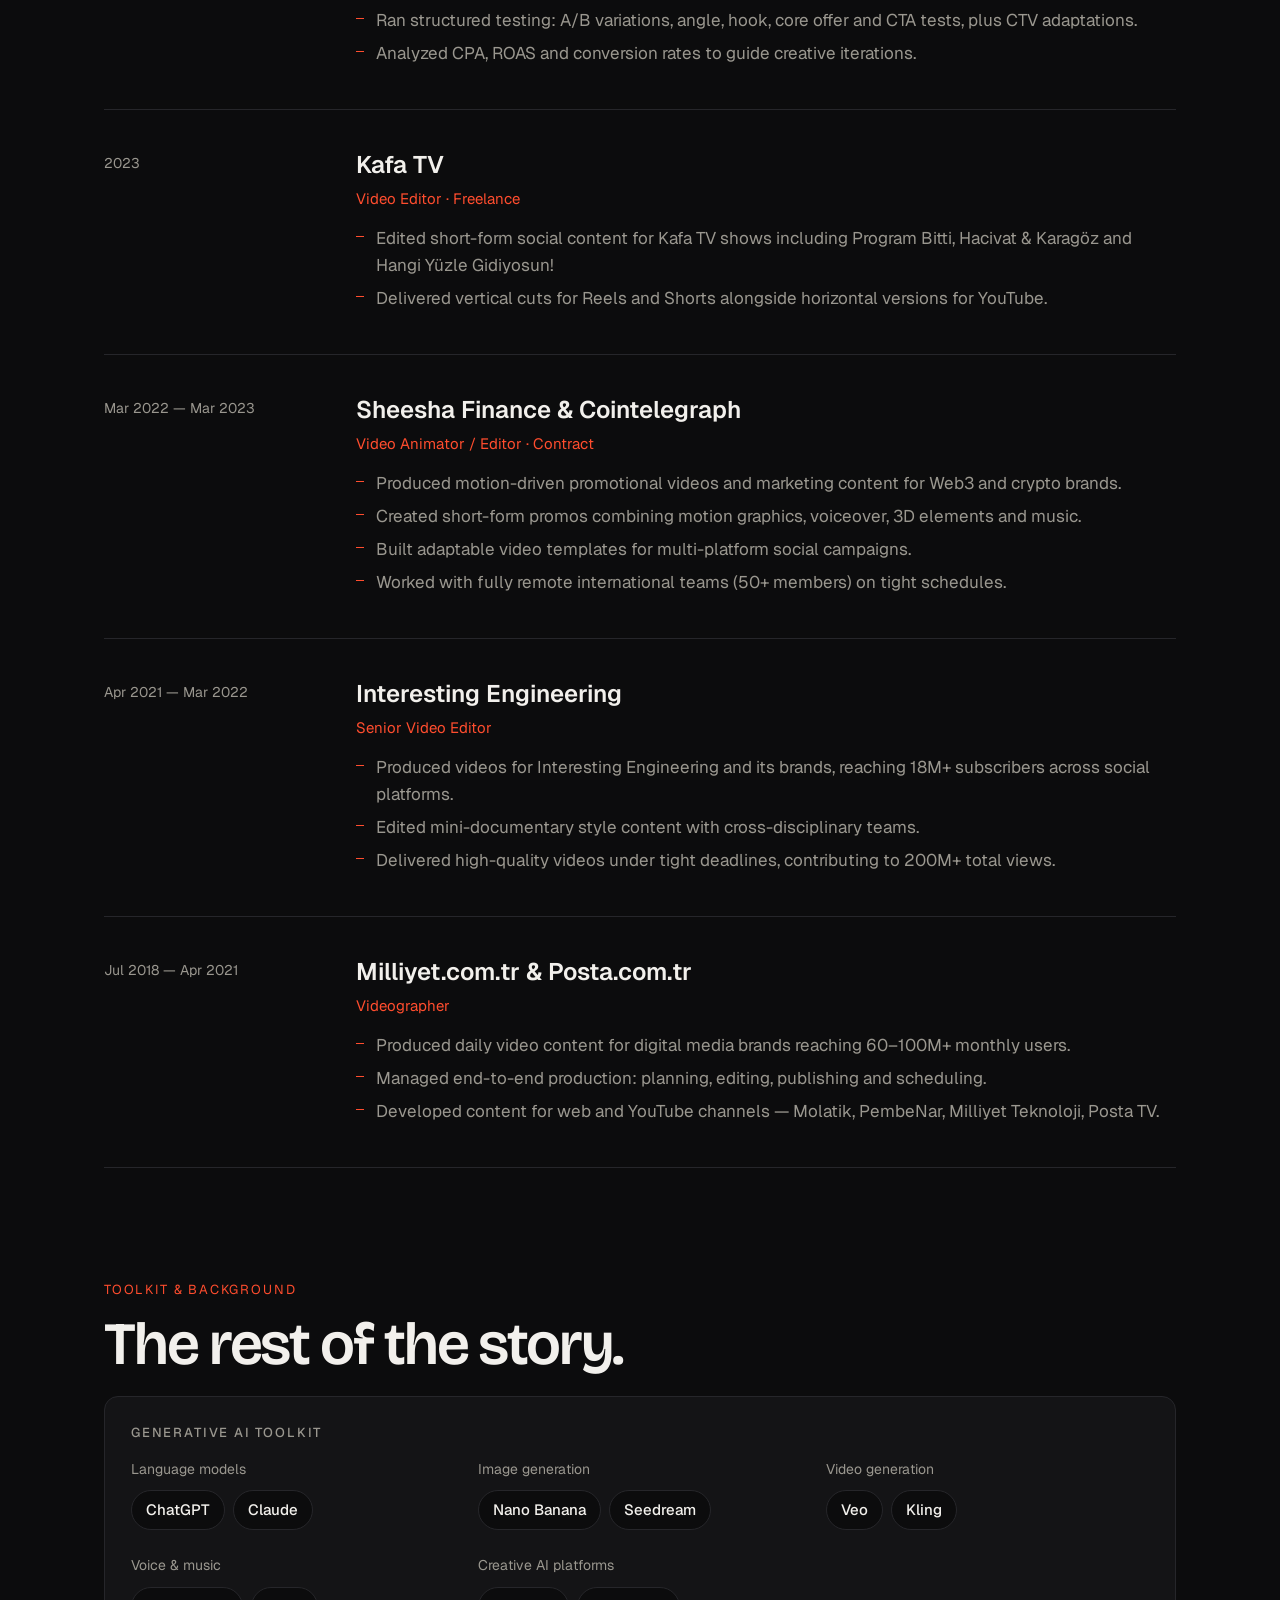
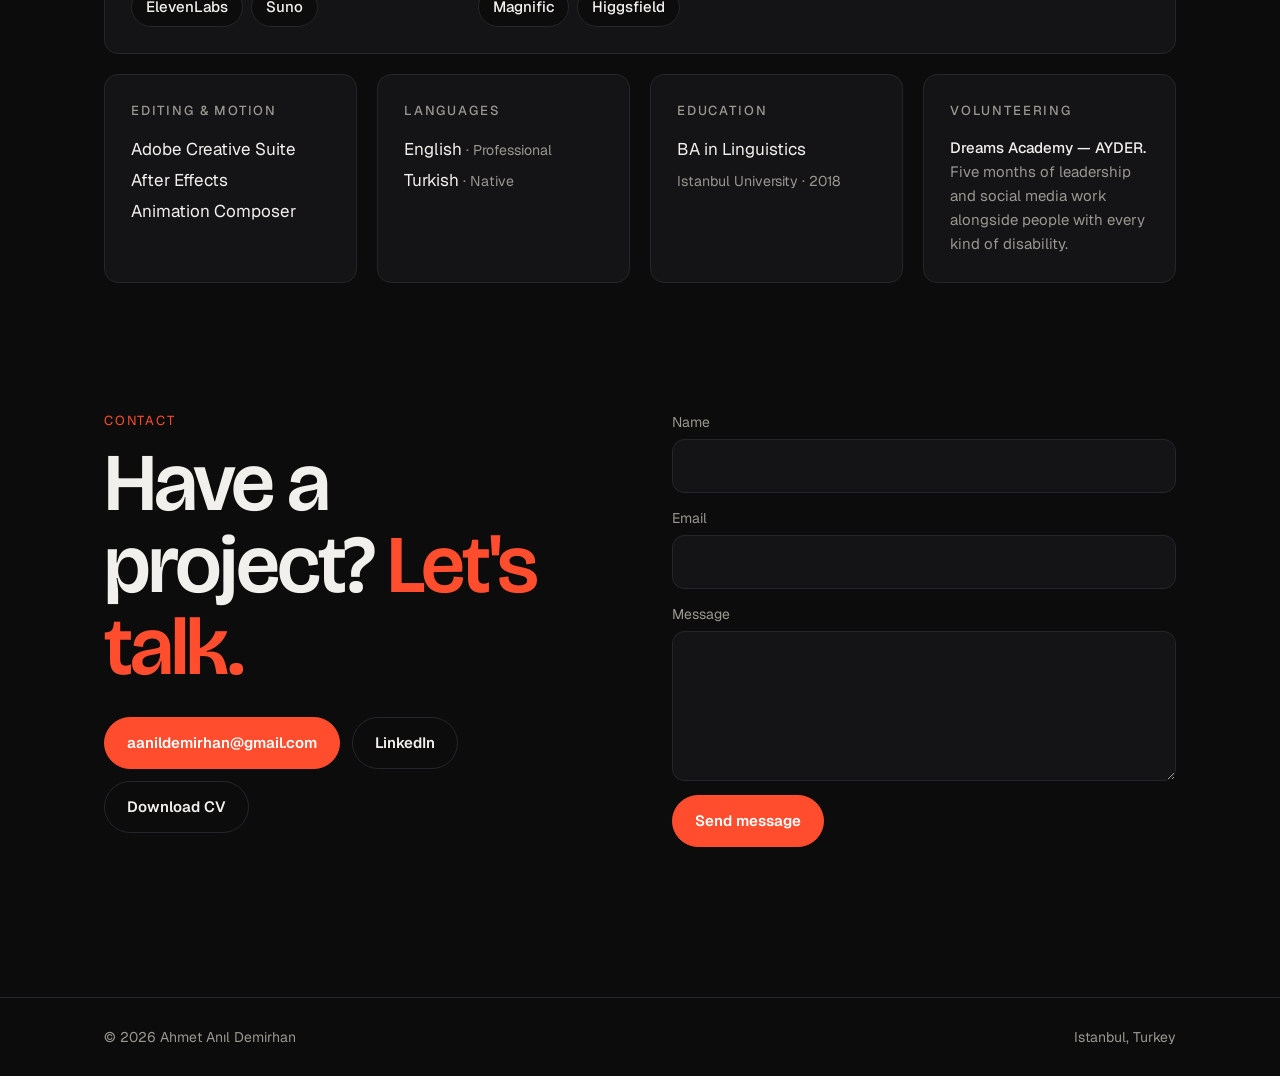
==== commit d4c24172: "Feature the HD 'Zeyto da Zeyto' cut instead of its reel Co-Authored-By: Claude Opus 5.5 <noreply@ant" ====
--- a/index.html
+++ b/index.html
@@ -613,9 +613,9 @@
     ["gd", "18NZuCuDscyMZhskbjOf5h2ZdzEU2OTg9", "Sheesha Finance — DeFi Staking", "motion"],
     ["gd", "1_GbWgpV8zFy_M5ly6kHb9SZPAd-nblJB", "Sheesha Finance — How to swap", "motion"],
     ["gd", "10JI-goMLGo03bogpzlITaFsRfMM17Gvk", "Ready To Be Me Again — AI-animated music ad", "ai", true],
-    // Kafa TV — Reels
+    // Kafa TV
+    ["gd", "1yciF6xmdqFjppKJGz578z_I7ERbWBUfT", "Zeyto da Zeyto — Hacivat & Karagöz", "kafahd"],
     ["gd", "1_FPI7-QpWFvDa7U7wb9WmdYr5gT6HGBs", "Cehaleti kestim — Program Bitti", "kafa", true],
-    ["gd", "1GXGBjV_4XSPPKBxBgl6p0XD4AUyPJv7_", "Zeyto da Zeyto — Hacivat & Karagöz", "kafa", true],
     ["gd", "1MLvWDCmmS3J2NzE1m1SDoZ_6nlY8eTvk", "Hangi Yüzle Gidiyosun!", "kafa", true],
     ["gd", "1rQUHY1yNof6iMx524ho5sDjfJTb9ybpZ", "Can Yılmaz — Para", "kafa", true],
     ["gd", "12QXZ80DN1ngR34Rlv3vtX_lCk4FI1rew", "Taklit", "kafa", true],
@@ -645,19 +645,19 @@
   // Show a mixed selection first so the "All" view isn't only one client.
   const featured = [
     "1eEIGhpaQalp_2YZss0ATCWoCbRARMluo", "g8Qav3vIv9s", "1eTus0-Eg_U7TNooIdwFVpkdXgBSRgkxV",
-    "1XUudq1sTLsr0_prn1Ijd5za7qmhOZSKK", "vor7QpFE5-0", "11XsqWFF-GyEatNo7b0Dkc6jfE4OlJLal",
+    "1XUudq1sTLsr0_prn1Ijd5za7qmhOZSKK", "1yciF6xmdqFjppKJGz578z_I7ERbWBUfT", "vor7QpFE5-0", "11XsqWFF-GyEatNo7b0Dkc6jfE4OlJLal",
     "12lZfEtjoI7pUZ-2l2leSVi2RlOXw6sS-", "1HR_Dr7uBVm5UMhQZJ1LwLrhaTUpzOEAC", "8kMfD2rMlJk"
   ];
   const STEP = 9;
 
   const UI = {
     en: {
-      labels: { ads: "Performance Ads · Kendago", ai: "AI Video", ie: "Interesting Engineering", motion: "Motion & Promo", tr: "Milliyet · Molatik", social: "Sheesha Finance · TikTok", kafa: "Kafa TV · Reels" },
+      labels: { ads: "Performance Ads · Kendago", ai: "AI Video", ie: "Interesting Engineering", motion: "Motion & Promo", tr: "Milliyet · Molatik", social: "Sheesha Finance · TikTok", kafa: "Kafa TV · Reels", kafahd: "Kafa TV" },
       sending: "Sending…", sent: "Thanks — your message is on its way. I'll get back to you soon.",
       failed: "Something went wrong. Please email me directly at aanildemirhan@gmail.com."
     },
     tr: {
-      labels: { ads: "Performans Reklamları · Kendago", ai: "AI Video", ie: "Interesting Engineering", motion: "Motion ve Tanıtım", tr: "Milliyet · Molatik", social: "Sheesha Finance · TikTok", kafa: "Kafa TV · Reels" },
+      labels: { ads: "Performans Reklamları · Kendago", ai: "AI Video", ie: "Interesting Engineering", motion: "Motion ve Tanıtım", tr: "Milliyet · Molatik", social: "Sheesha Finance · TikTok", kafa: "Kafa TV · Reels", kafahd: "Kafa TV" },
       sending: "Gönderiliyor…", sent: "Teşekkürler, mesajınız ulaştı. En kısa sürede dönüş yapacağım.",
       failed: "Bir sorun oluştu. Lütfen doğrudan aanildemirhan@gmail.com adresine yazın."
     }
@@ -683,7 +683,9 @@
 
   function list() {
     const horizontal = videos.filter(v => !isVertical(v));
-    if (filter !== "all") return horizontal.filter(v => v[3] === filter);
+    // The Motion & Promo tab also lists Kafa TV's horizontal pieces.
+    const inTab = v => v[3] === filter || (filter === "motion" && v[3] === "kafahd");
+    if (filter !== "all") return horizontal.filter(inTab);
     const first = featured.map(id => horizontal.find(v => v[1] === id)).filter(Boolean);
     return first.concat(horizontal.filter(v => !featured.includes(v[1])));
   }
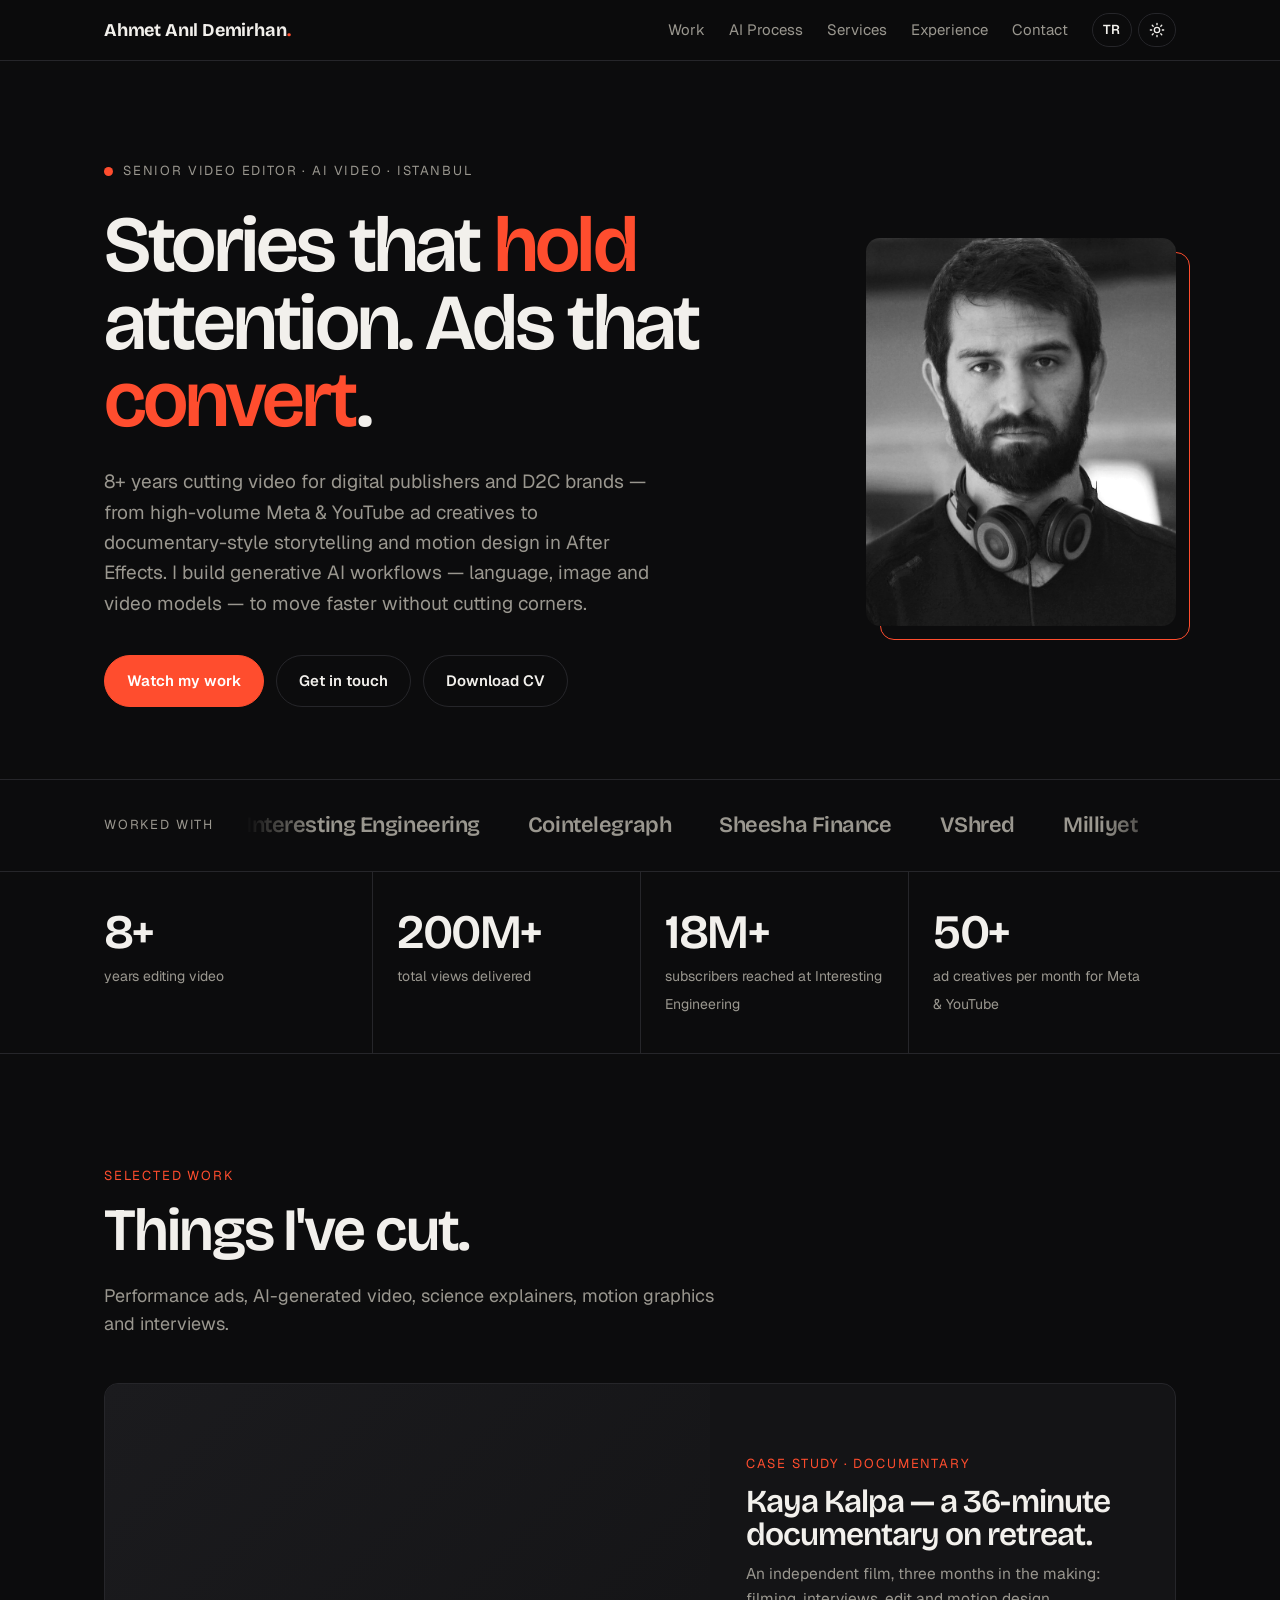
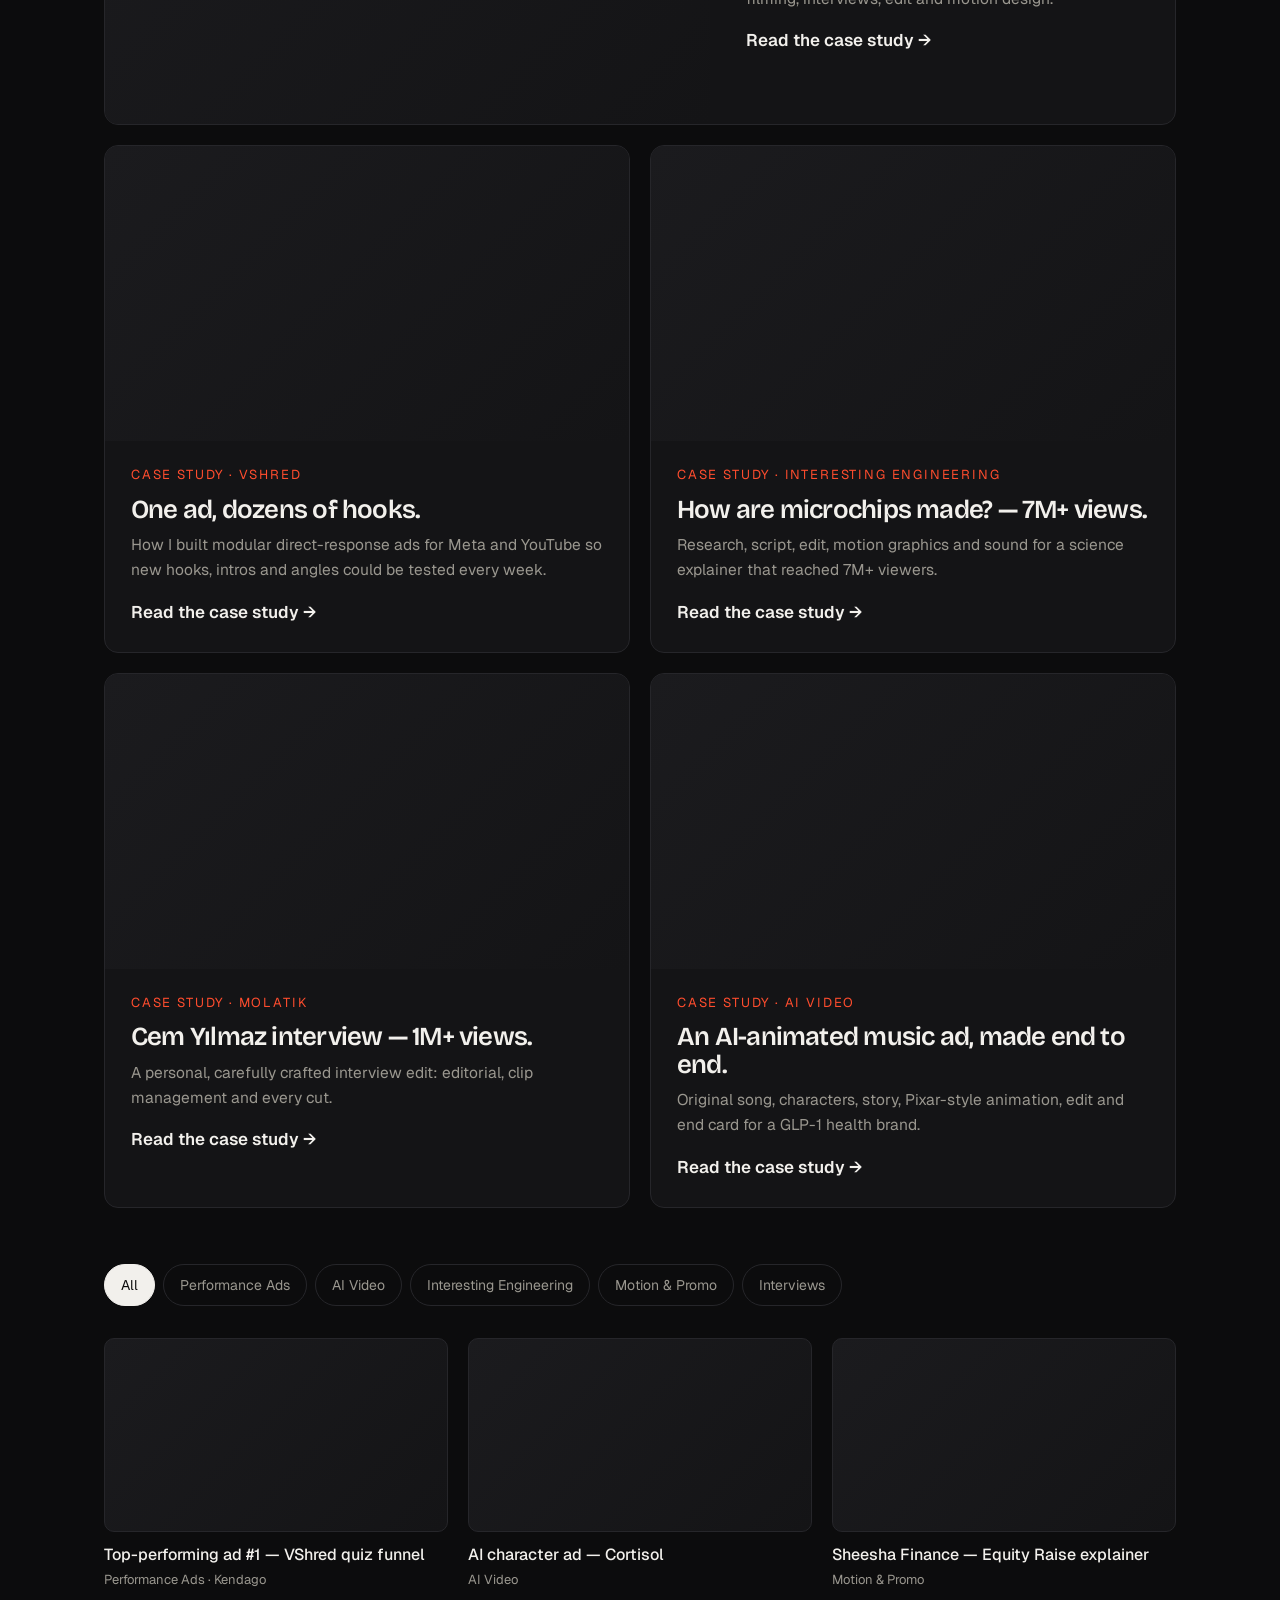
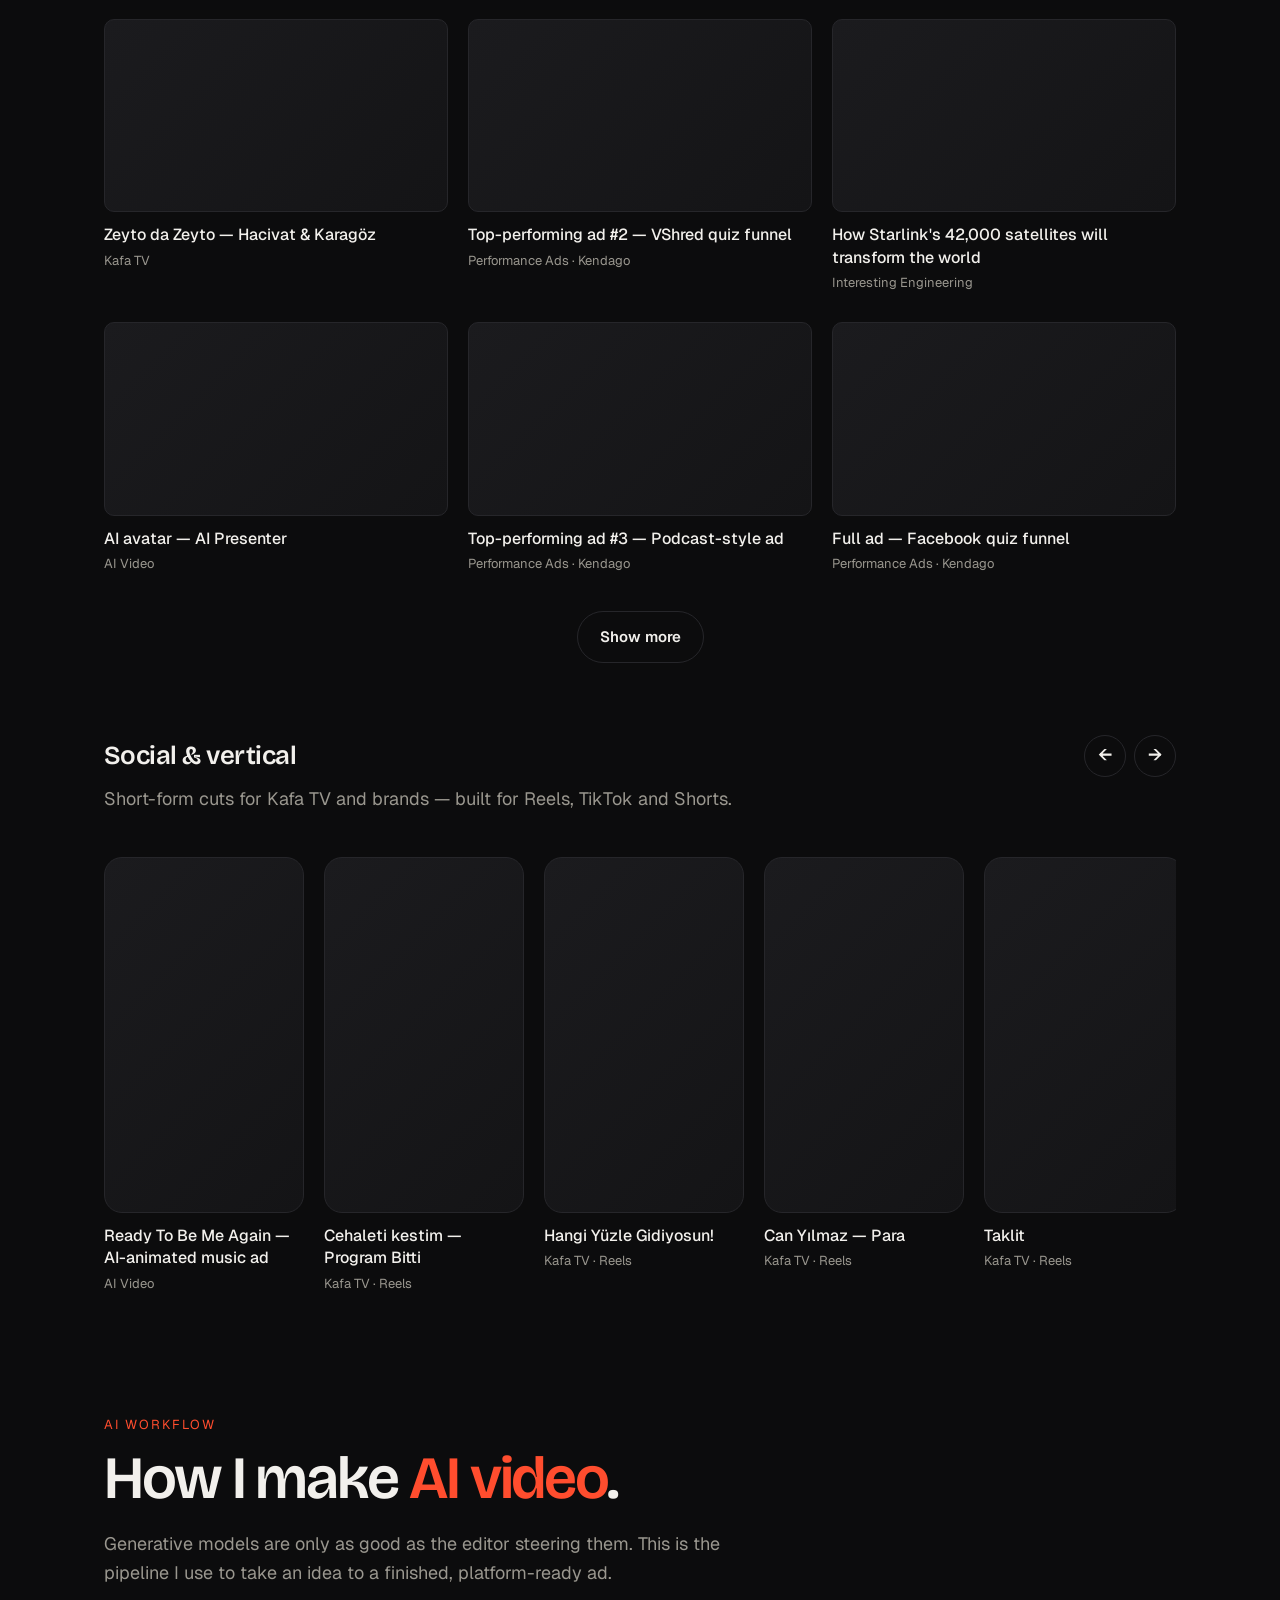
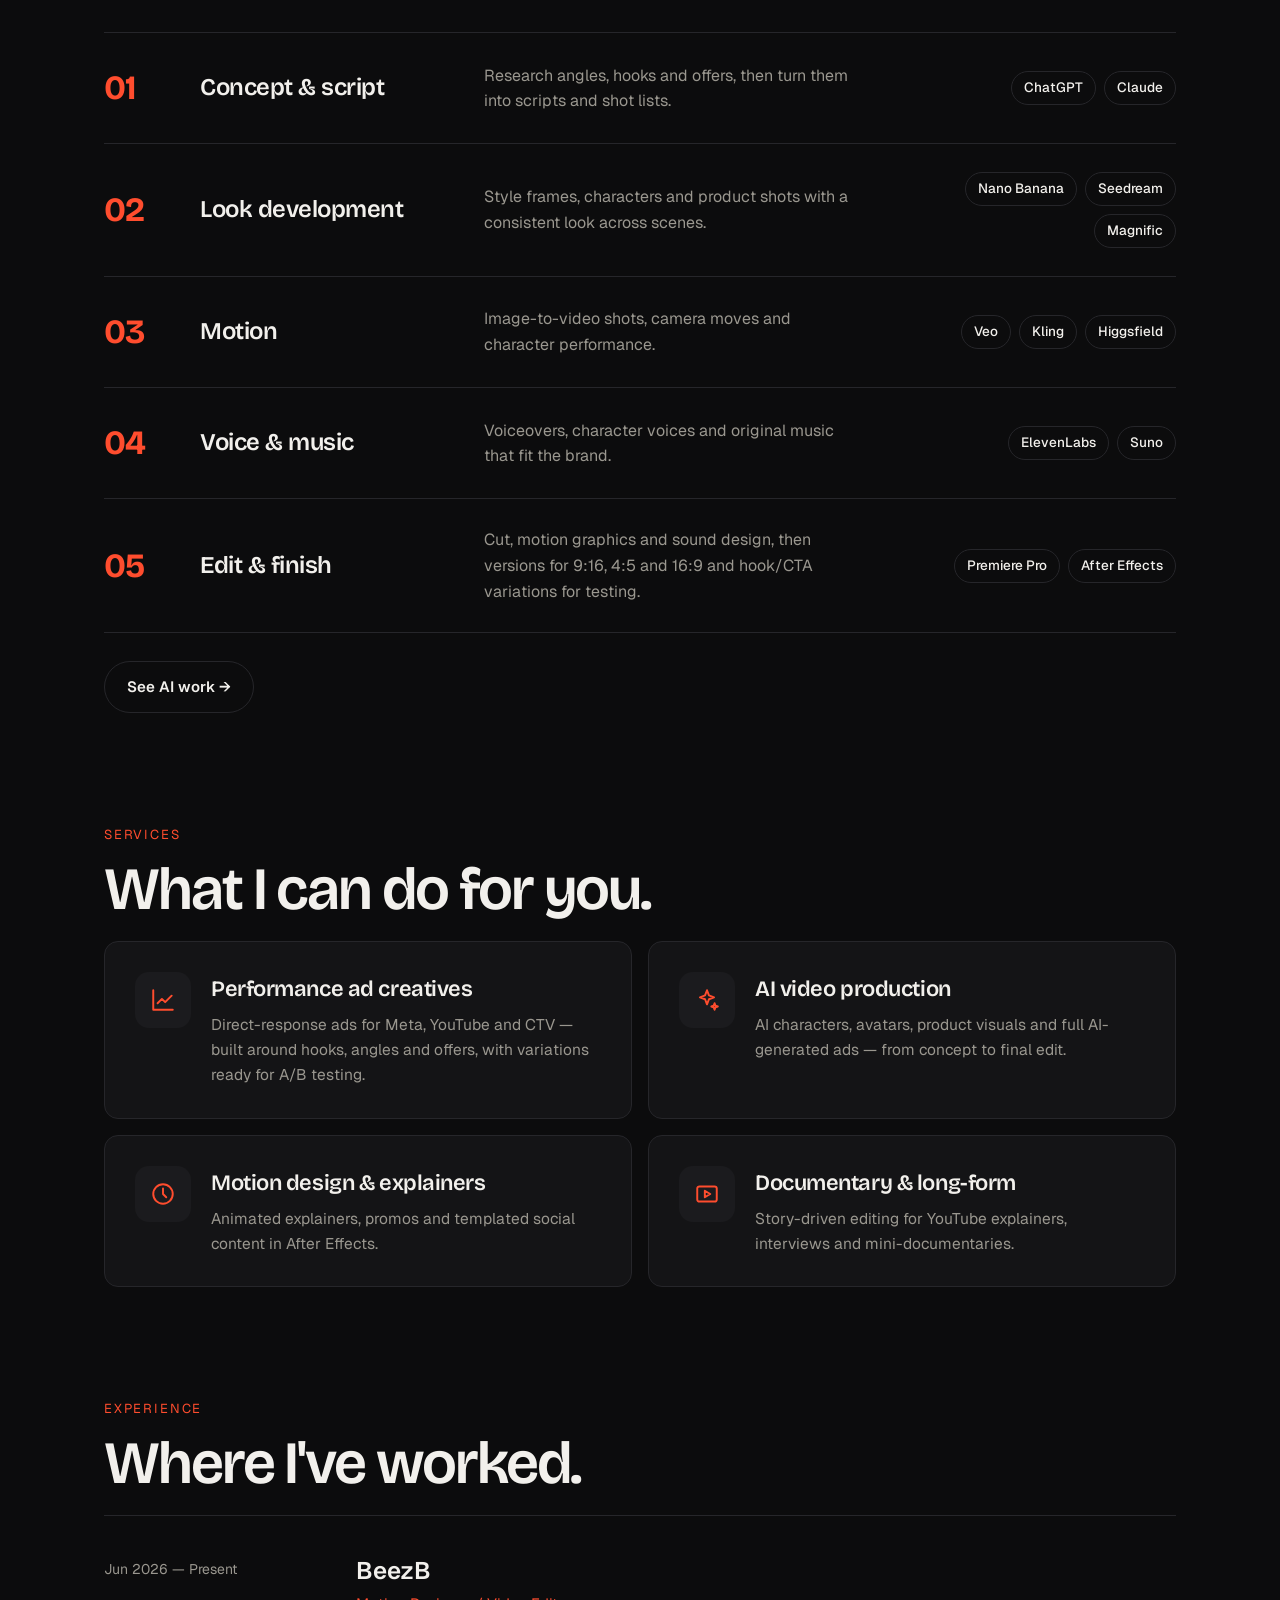
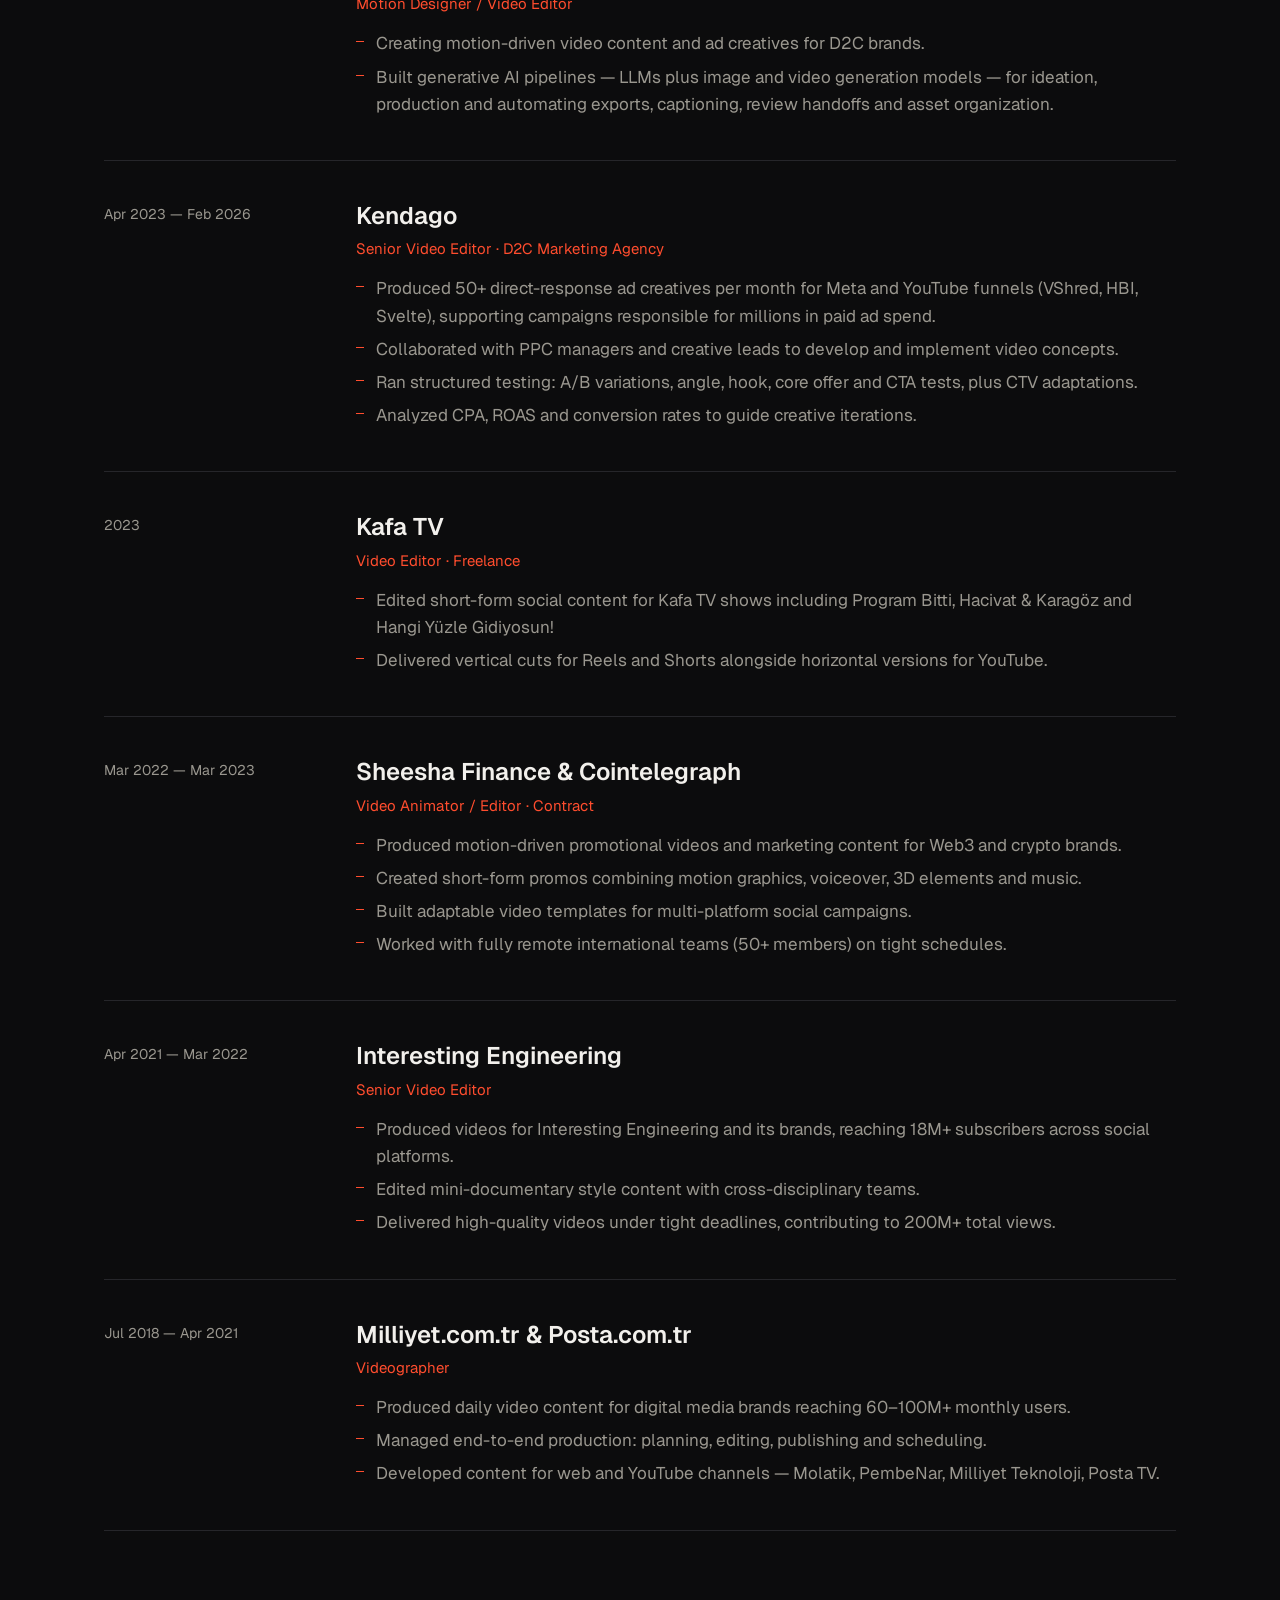
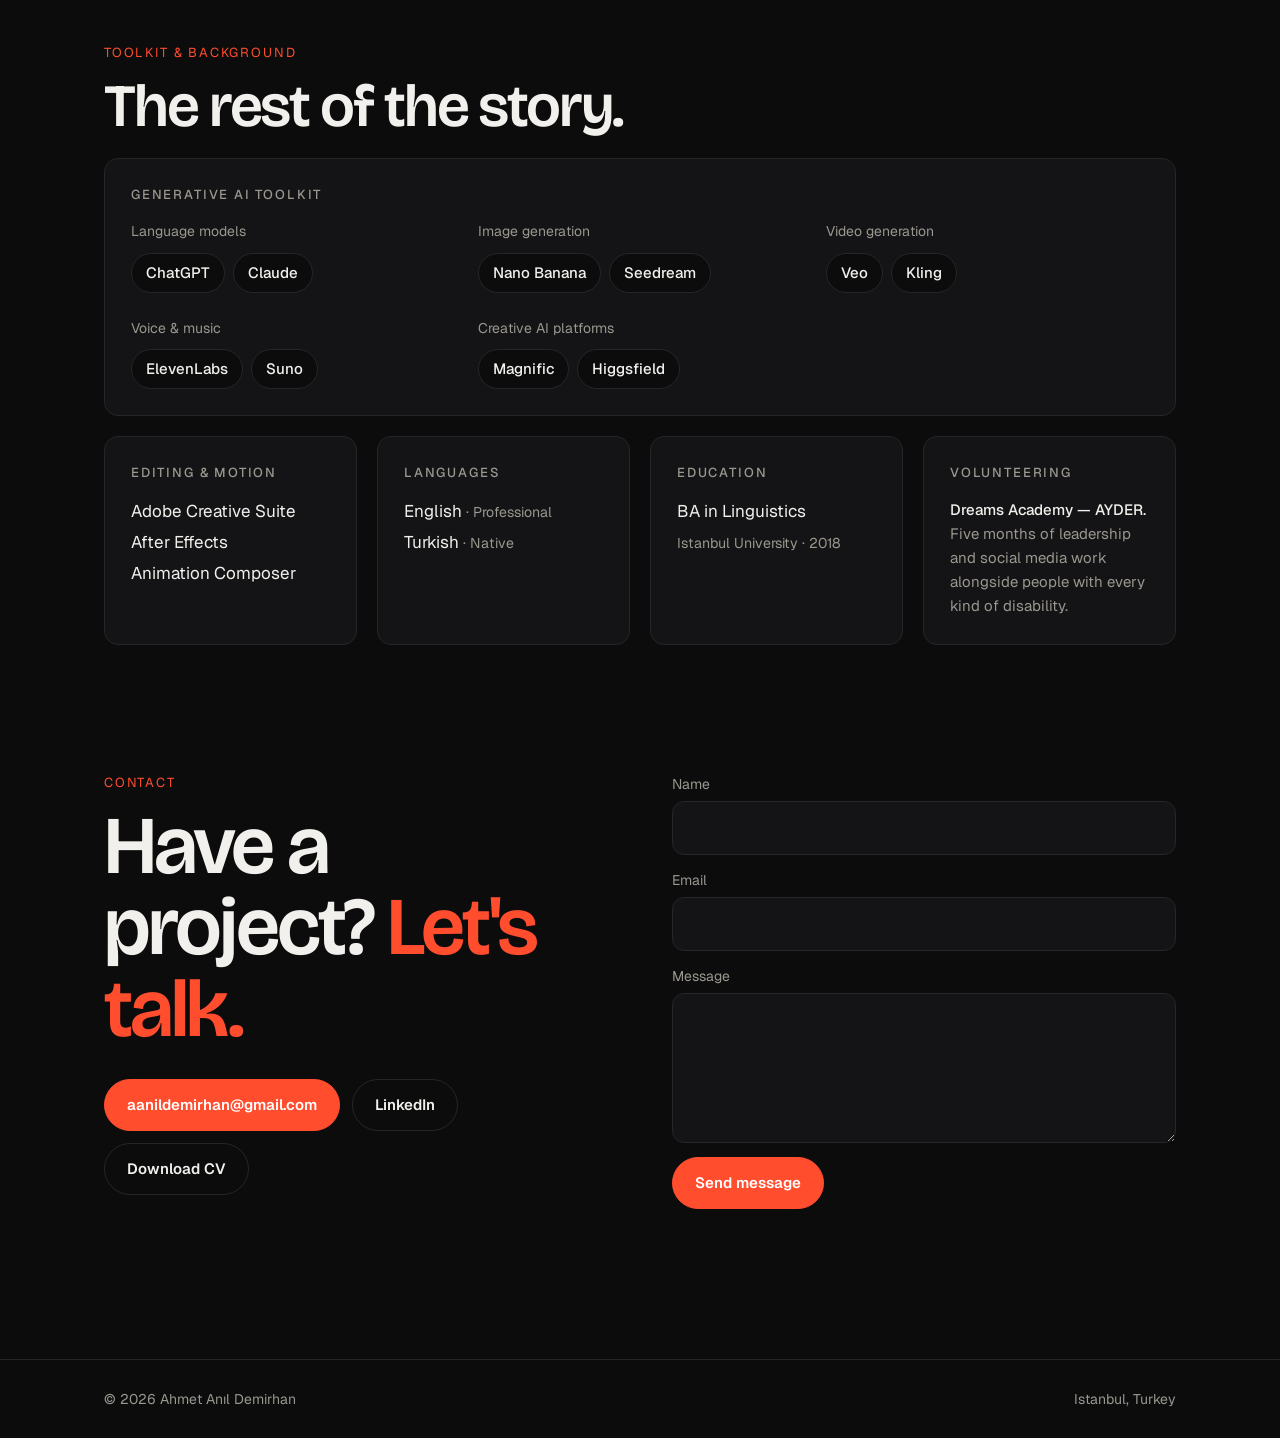
==== commit 16999344: "Add Kaya Kalpa documentary case study 36-minute independent documentary; shown as a wide card at the" ====
--- a/index.html
+++ b/index.html
@@ -124,6 +124,15 @@
       <p class="intro" data-i18n="work.intro">Performance ads, AI-generated video, science explainers, motion graphics and interviews.</p>
     </div>
     <div class="cases">
+      <a class="case-feature wide reveal" href="work/kaya-kalpa.html">
+        <div class="thumb"><img loading="lazy" src="https://i.ytimg.com/vi/D4STxtReQjA/hqdefault.jpg" alt="" onerror="if (this.dataset.f) { this.remove() } else { this.dataset.f = 1; this.src = 'https://drive.google.com/thumbnail?id=1kNQX_Ft1YKdQDOtZjAgG3ds7rh5a0Snj&amp;sz=w1000' }"></div>
+        <div class="body">
+          <span class="kicker" data-i18n="case5.kicker">Case study · Documentary</span>
+          <h3 data-i18n="case5.title">Kaya Kalpa — a 36-minute documentary on retreat.</h3>
+          <p data-i18n="case5.desc">An independent film, three months in the making: filming, interviews, edit and motion design.</p>
+          <span class="go" data-i18n="case.go">Read the case study →</span>
+        </div>
+      </a>
       <a class="case-feature reveal" href="work/vshred.html">
         <div class="thumb"><img loading="lazy" src="https://drive.google.com/thumbnail?id=1eEIGhpaQalp_2YZss0ATCWoCbRARMluo&amp;sz=w1000" alt="" onerror="this.remove()"></div>
         <div class="body">
@@ -436,6 +445,9 @@
     "case.title": "Tek reklam, onlarca hook.",
     "case.desc": "Meta ve YouTube için modüler direct-response reklamları nasıl kurguladığımı ve her hafta yeni hook, giriş ve açıları nasıl test ettiğimizi anlatıyorum.",
     "case.go": "Vaka çalışmasını oku →",
+    "case5.kicker": "Vaka çalışması · Belgesel",
+    "case5.title": "Kaya Kalpa — inziva üzerine 36 dakikalık bir belgesel.",
+    "case5.desc": "Üç ayda hazırlanan bağımsız bir film: çekim, röportajlar, kurgu ve motion design.",
     "case4.kicker": "Vaka çalışması · AI video",
     "case4.title": "Baştan sona yapay zekâ ile yapılmış animasyonlu bir müzikli reklam.",
     "case4.desc": "Bir GLP-1 sağlık markası için özgün şarkı, karakterler, hikâye, Pixar tarzı animasyon, kurgu ve end card.",
@@ -632,7 +644,7 @@
     ["gd", "14xw0ufHrag8G_LG3fXt0ZVeDhEXCe1cN", "", "motion"],
     ["gd", "1u1NuQBqh77w_dF77QT5ptyMBh9ifAhOl", "", "motion"],
     ["gd", "13glOzg265ga_vnKRdSUzwv7nIJn-pwy9", "AZ Coffee", "motion"],
-    ["gd", "1kNQX_Ft1YKdQDOtZjAgG3ds7rh5a0Snj", "Kaya Kalpa — documentary", "motion"],
+    ["yt", "D4STxtReQjA", "Kaya Kalpa — documentary (36 min)", "motion"],
     ["gd", "1NvCzUOVF8zmrhD9ycxZNzlhn0xCay0Da", "29 Ekim", "motion"],
     ["gd", "1yyzlkl8Sb2-5Lk5Au27y8Ck9hajeIV-b", "Nuri Baba", "motion"],
     // Milliyet & Posta
--- a/assets/site.css
+++ b/assets/site.css
@@ -283,6 +283,11 @@
 .case-feature h3 { font-family: "Bricolage Grotesque", system-ui, sans-serif; font-weight: 600; font-size: 26px; letter-spacing: -.03em; line-height: 1.05; }
 .case-feature p { color: var(--muted); font-size: 15.5px; }
 .case-feature .go { font-weight: 600; margin-top: 6px; }
+
+.case-feature.wide { grid-column: 1 / -1; grid-template-rows: none; grid-template-columns: 1.3fr 1fr; }
+.case-feature.wide .thumb { aspect-ratio: 16 / 9; height: 100%; }
+.case-feature.wide .body { justify-content: center; padding: 36px; }
+.case-feature.wide h3 { font-size: 32px; }
 
 /* Project pages */
 .case-hero { padding: 72px 0 40px; }
@@ -319,6 +324,9 @@
 
 @media (max-width: 900px) {
   .cases { grid-template-columns: 1fr; }
+  .case-feature.wide { grid-template-columns: 1fr; }
+  .case-feature.wide .body { padding: 24px; }
+  .case-feature.wide h3 { font-size: 26px; }
   .case-feature .body { padding: 24px; }
   .meta { grid-template-columns: repeat(2, 1fr); }
   .meta div, .meta div + div { padding: 16px 0; border-left: 0; }
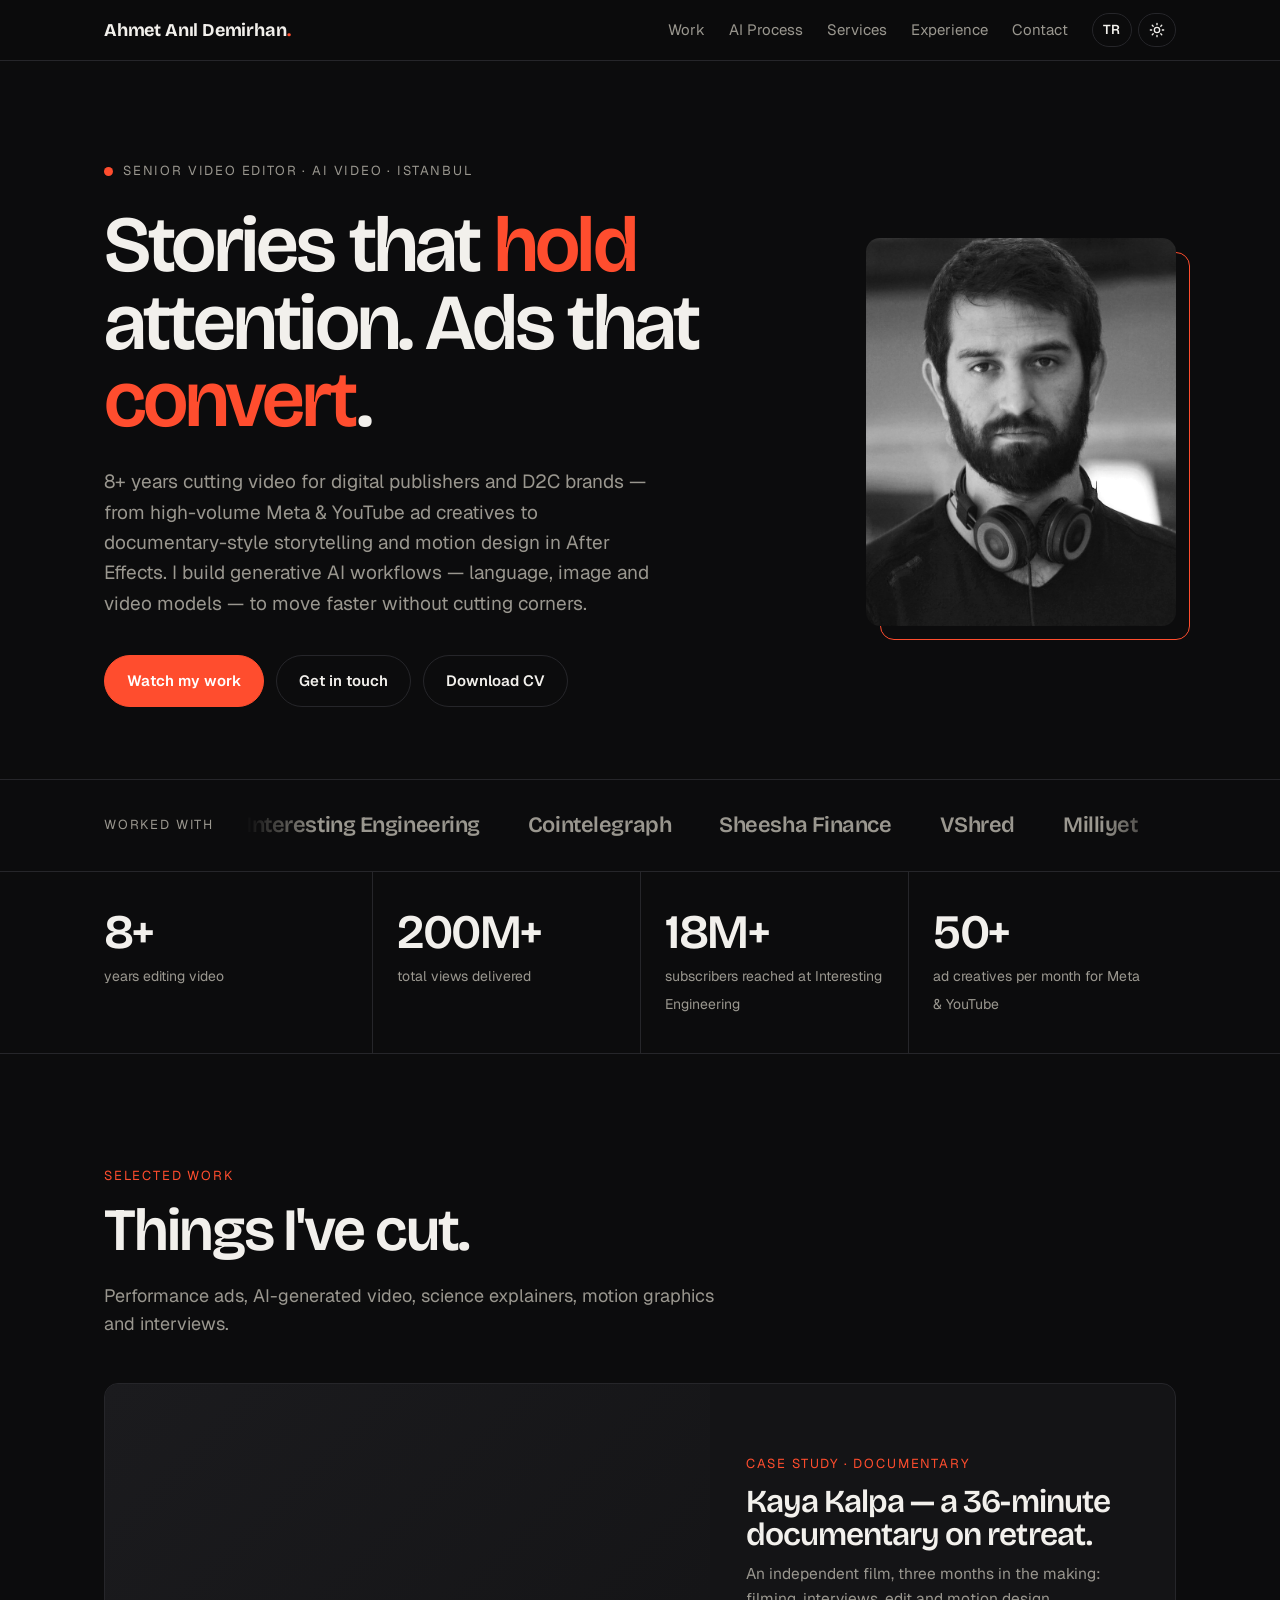
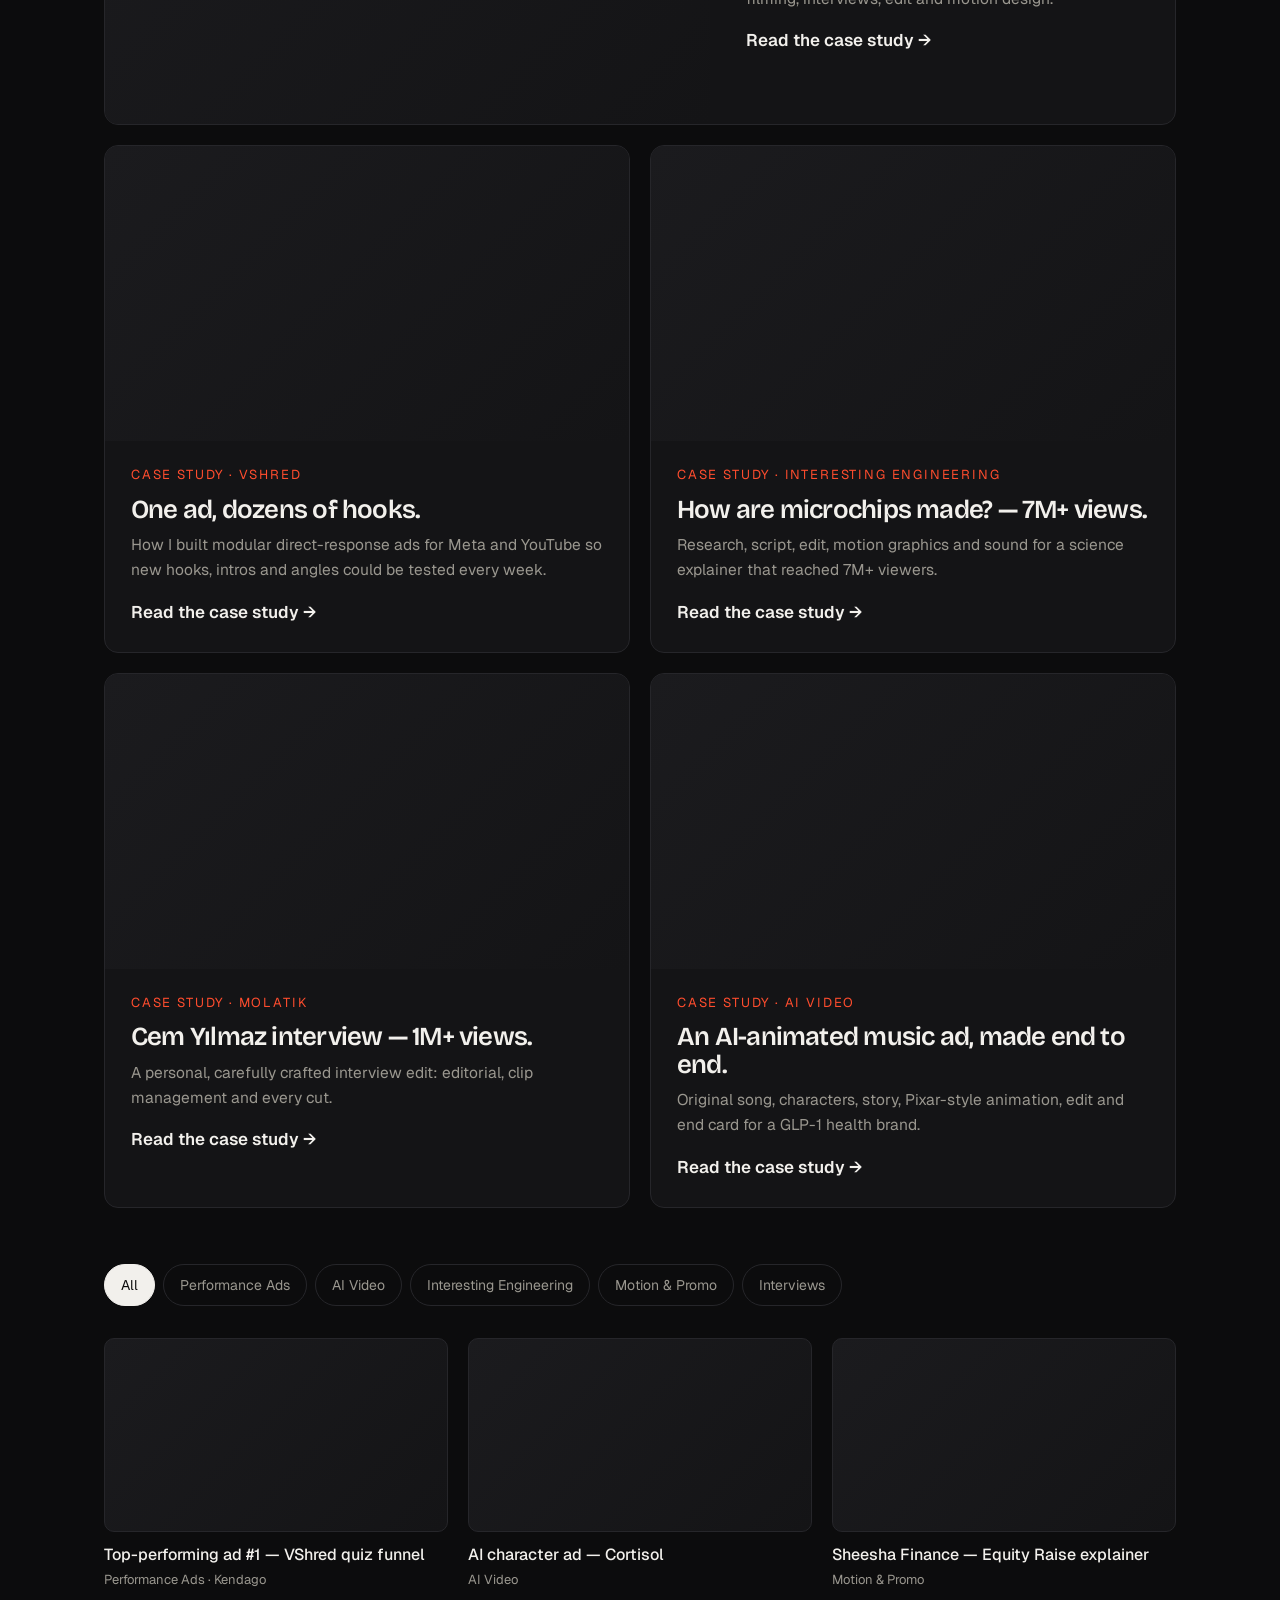
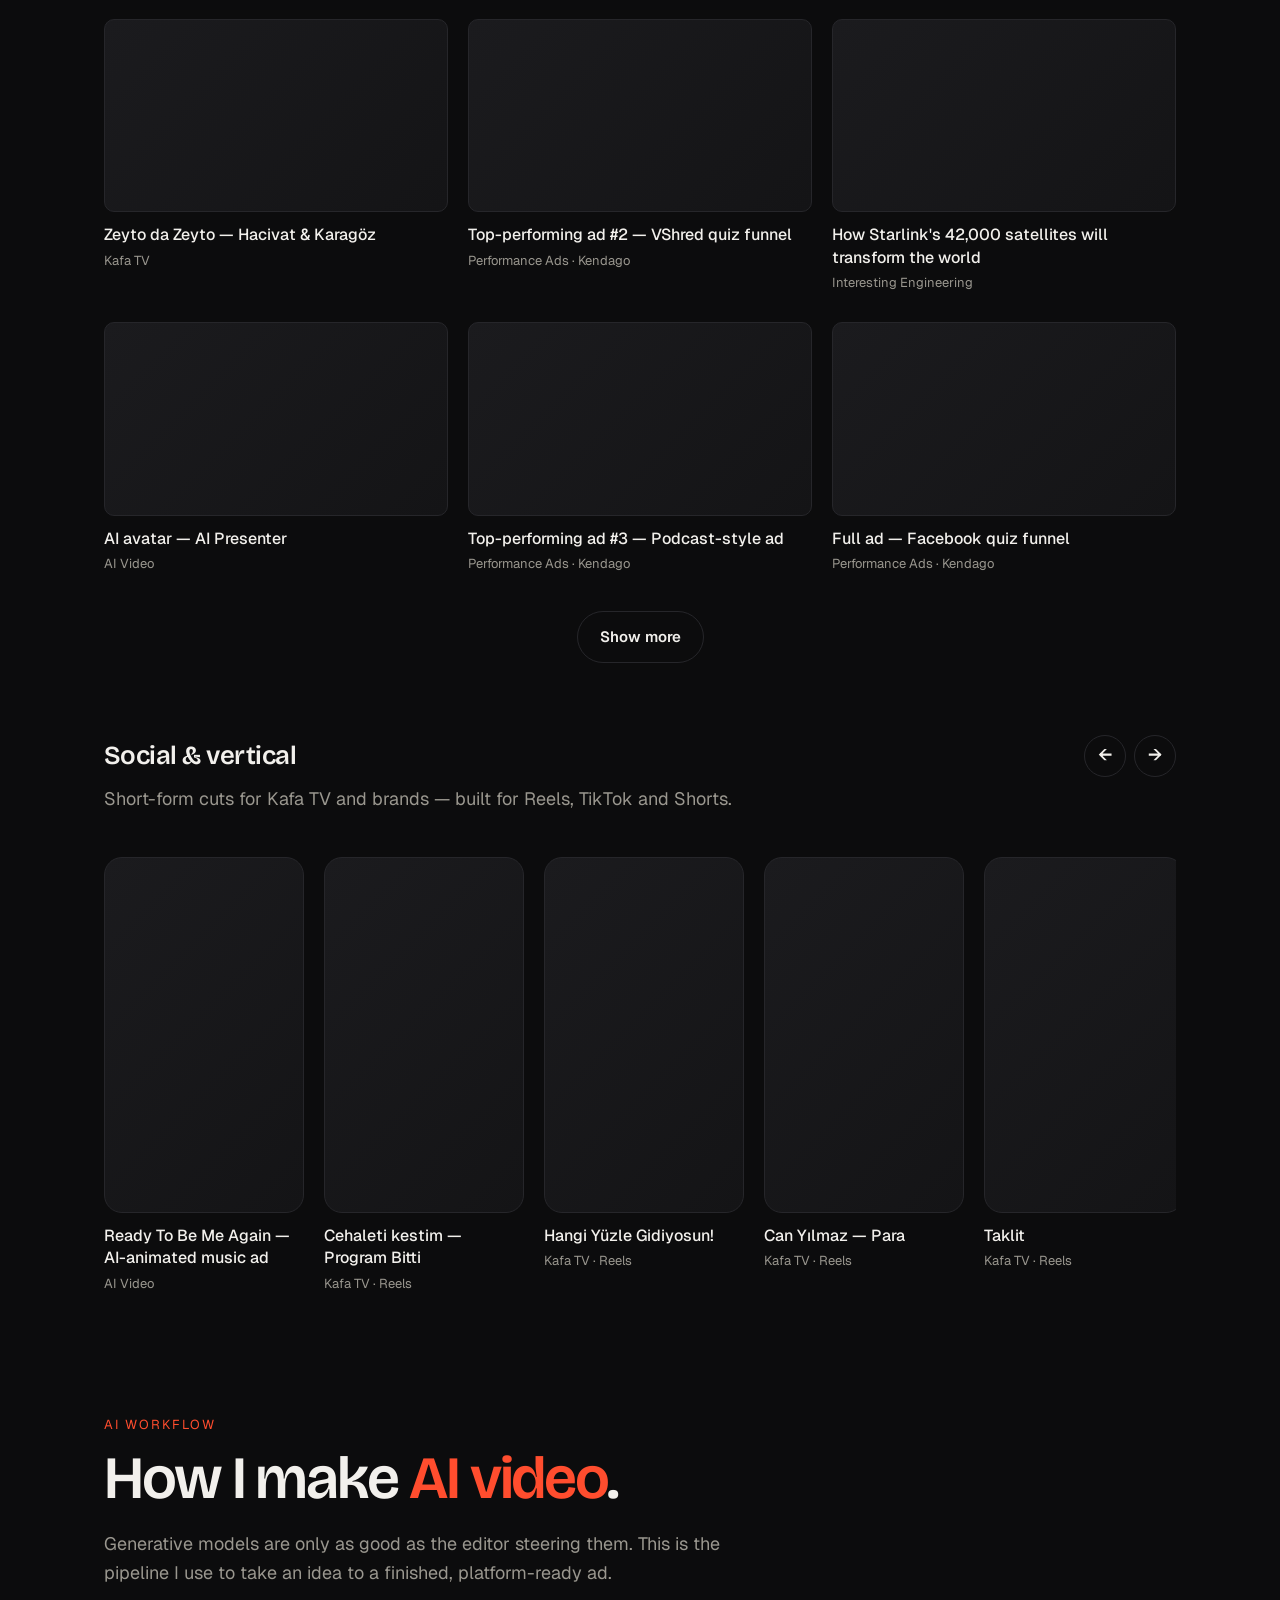
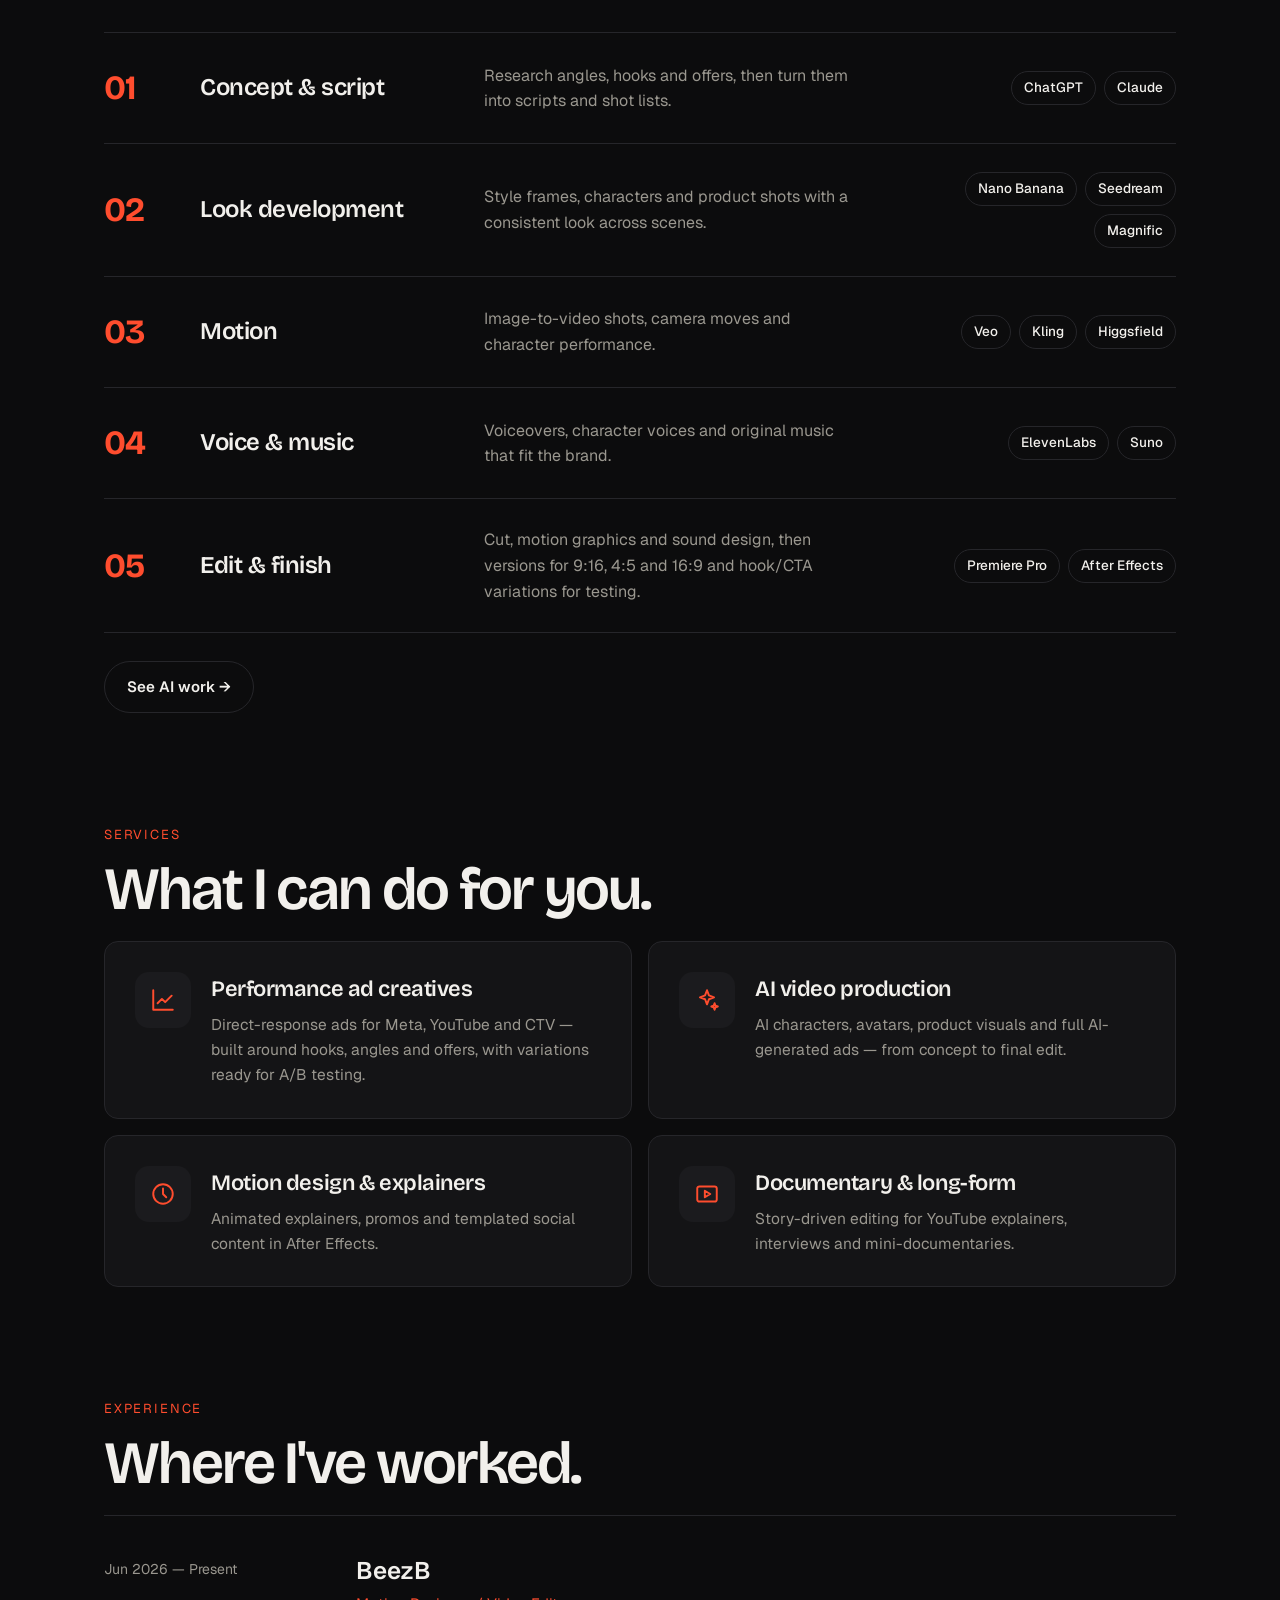
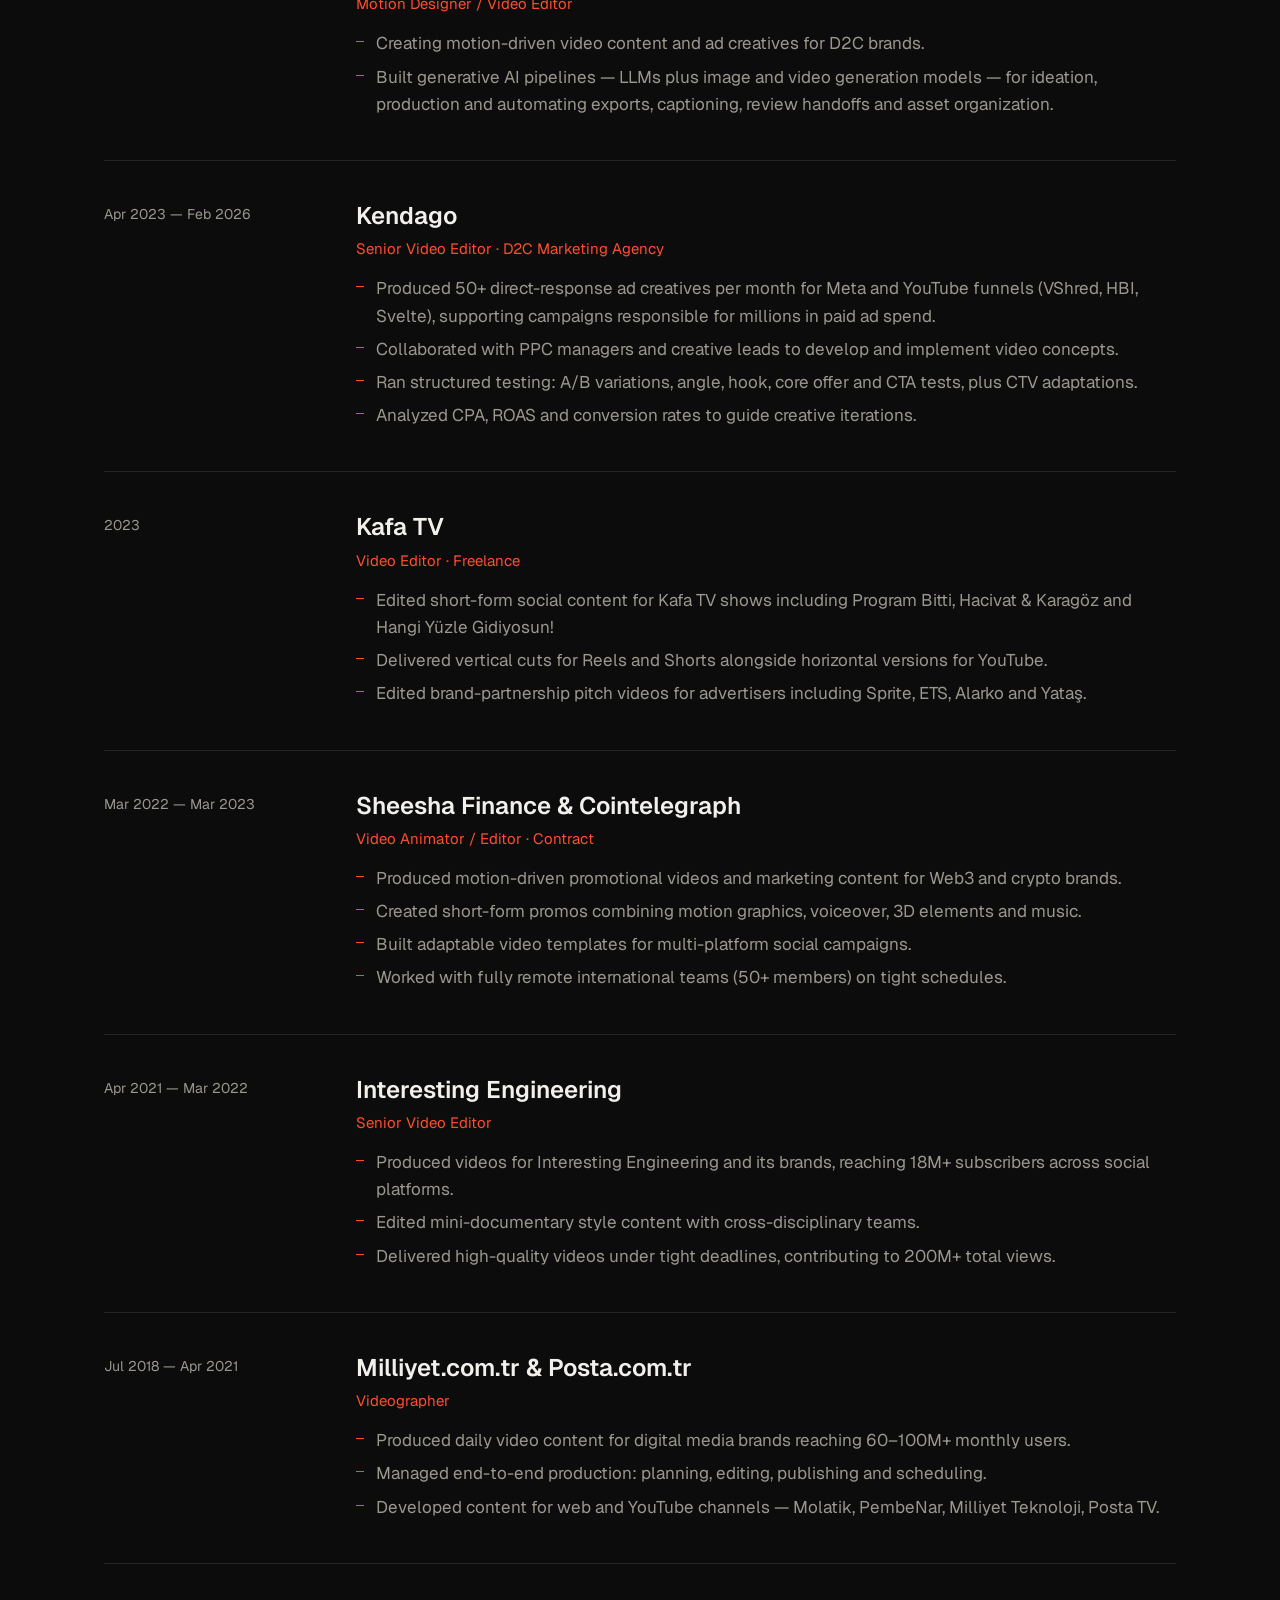
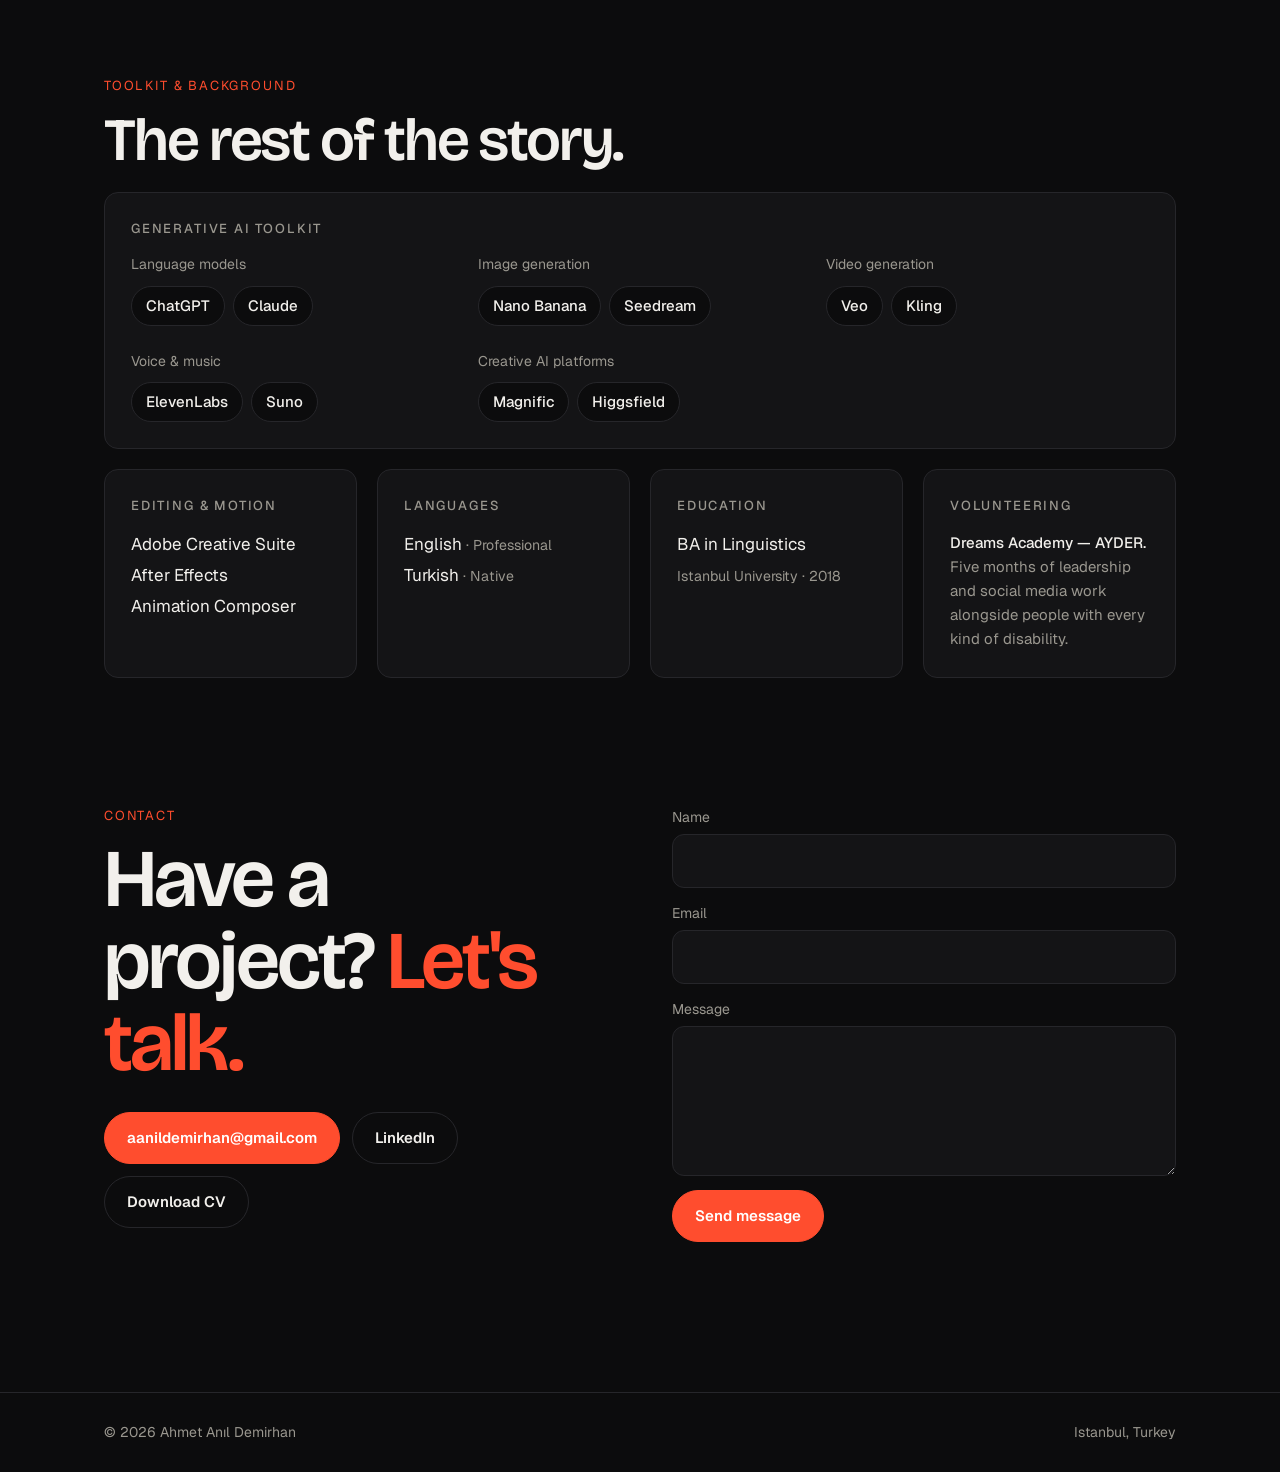
==== commit 7ed8a27b: "Add Kafa TV brand partnership pitches Co-Authored-By: Claude Opus 5.5 <noreply@anthropic.com> Claude" ====
--- a/index.html
+++ b/index.html
@@ -297,6 +297,7 @@
           <ul>
             <li data-i18n="jk.b1">Edited short-form social content for Kafa TV shows including Program Bitti, Hacivat &amp; Karagöz and Hangi Yüzle Gidiyosun!</li>
             <li data-i18n="jk.b2">Delivered vertical cuts for Reels and Shorts alongside horizontal versions for YouTube.</li>
+            <li data-i18n="jk.b3">Edited brand-partnership pitch videos for advertisers including Sprite, ETS, Alarko and Yataş.</li>
           </ul>
         </div>
       </div>
@@ -521,6 +522,7 @@
     "jk.role": "Video Editörü · Freelance",
     "jk.b1": "Program Bitti, Hacivat & Karagöz ve Hangi Yüzle Gidiyosun! gibi Kafa TV programları için kısa formatlı sosyal medya içerikleri kurguladım.",
     "jk.b2": "Reels ve Shorts için dikey kurguları, YouTube için yatay versiyonlarla birlikte teslim ettim.",
+    "jk.b3": "Sprite, ETS, Alarko ve Yataş gibi reklam verenler için marka iş birliği pitch videoları kurguladım.",
     "j3.when": "Mar 2022 — Mar 2023",
     "j3.role": "Video Animatör / Editör · Sözleşmeli",
     "j3.b1": "Web3 ve kripto markaları için motion odaklı tanıtım videoları ve pazarlama içerikleri ürettim.",
@@ -627,6 +629,10 @@
     ["gd", "10JI-goMLGo03bogpzlITaFsRfMM17Gvk", "Ready To Be Me Again — AI-animated music ad", "ai", true],
     // Kafa TV
     ["gd", "1yciF6xmdqFjppKJGz578z_I7ERbWBUfT", "Zeyto da Zeyto — Hacivat & Karagöz", "kafahd"],
+    ["gd", "1gNKyy3jZijWx_fyV9tHritYF5r7ecpQZ", "Sprite — brand partnership pitch", "kafapitch"],
+    ["gd", "1JRPzDMxZtrtqbPtH8Jqz4GdqqnMcl9Zk", "ETS — brand partnership pitch", "kafapitch"],
+    ["gd", "1fm_e-jOPUrAzsyWmI8CWxlWey8qvqiAO", "Alarko — brand partnership pitch", "kafapitch"],
+    ["gd", "1iBKMRVFp1AGMv8iXTAKTVhsLSTJ1DAjg", "Yataş — brand partnership pitch", "kafapitch"],
     ["gd", "1_FPI7-QpWFvDa7U7wb9WmdYr5gT6HGBs", "Cehaleti kestim — Program Bitti", "kafa", true],
     ["gd", "1MLvWDCmmS3J2NzE1m1SDoZ_6nlY8eTvk", "Hangi Yüzle Gidiyosun!", "kafa", true],
     ["gd", "1rQUHY1yNof6iMx524ho5sDjfJTb9ybpZ", "Can Yılmaz — Para", "kafa", true],
@@ -664,12 +670,12 @@
 
   const UI = {
     en: {
-      labels: { ads: "Performance Ads · Kendago", ai: "AI Video", ie: "Interesting Engineering", motion: "Motion & Promo", tr: "Milliyet · Molatik", social: "Sheesha Finance · TikTok", kafa: "Kafa TV · Reels", kafahd: "Kafa TV" },
+      labels: { ads: "Performance Ads · Kendago", ai: "AI Video", ie: "Interesting Engineering", motion: "Motion & Promo", tr: "Milliyet · Molatik", social: "Sheesha Finance · TikTok", kafa: "Kafa TV · Reels", kafahd: "Kafa TV", kafapitch: "Kafa TV · Brand pitch" },
       sending: "Sending…", sent: "Thanks — your message is on its way. I'll get back to you soon.",
       failed: "Something went wrong. Please email me directly at aanildemirhan@gmail.com."
     },
     tr: {
-      labels: { ads: "Performans Reklamları · Kendago", ai: "AI Video", ie: "Interesting Engineering", motion: "Motion ve Tanıtım", tr: "Milliyet · Molatik", social: "Sheesha Finance · TikTok", kafa: "Kafa TV · Reels", kafahd: "Kafa TV" },
+      labels: { ads: "Performans Reklamları · Kendago", ai: "AI Video", ie: "Interesting Engineering", motion: "Motion ve Tanıtım", tr: "Milliyet · Molatik", social: "Sheesha Finance · TikTok", kafa: "Kafa TV · Reels", kafahd: "Kafa TV", kafapitch: "Kafa TV · Brand pitch" },
       sending: "Gönderiliyor…", sent: "Teşekkürler, mesajınız ulaştı. En kısa sürede dönüş yapacağım.",
       failed: "Bir sorun oluştu. Lütfen doğrudan aanildemirhan@gmail.com adresine yazın."
     }
@@ -695,8 +701,10 @@
 
   function list() {
     const horizontal = videos.filter(v => !isVertical(v));
-    // The Motion & Promo tab also lists Kafa TV's horizontal pieces.
-    const inTab = v => v[3] === filter || (filter === "motion" && v[3] === "kafahd");
+    // Kafa TV's horizontal pieces also appear under Motion & Promo, its pitches under Performance Ads.
+    const inTab = v => v[3] === filter
+      || (filter === "motion" && v[3] === "kafahd")
+      || (filter === "ads" && v[3] === "kafapitch");
     if (filter !== "all") return horizontal.filter(inTab);
     const first = featured.map(id => horizontal.find(v => v[1] === id)).filter(Boolean);
     return first.concat(horizontal.filter(v => !featured.includes(v[1])));
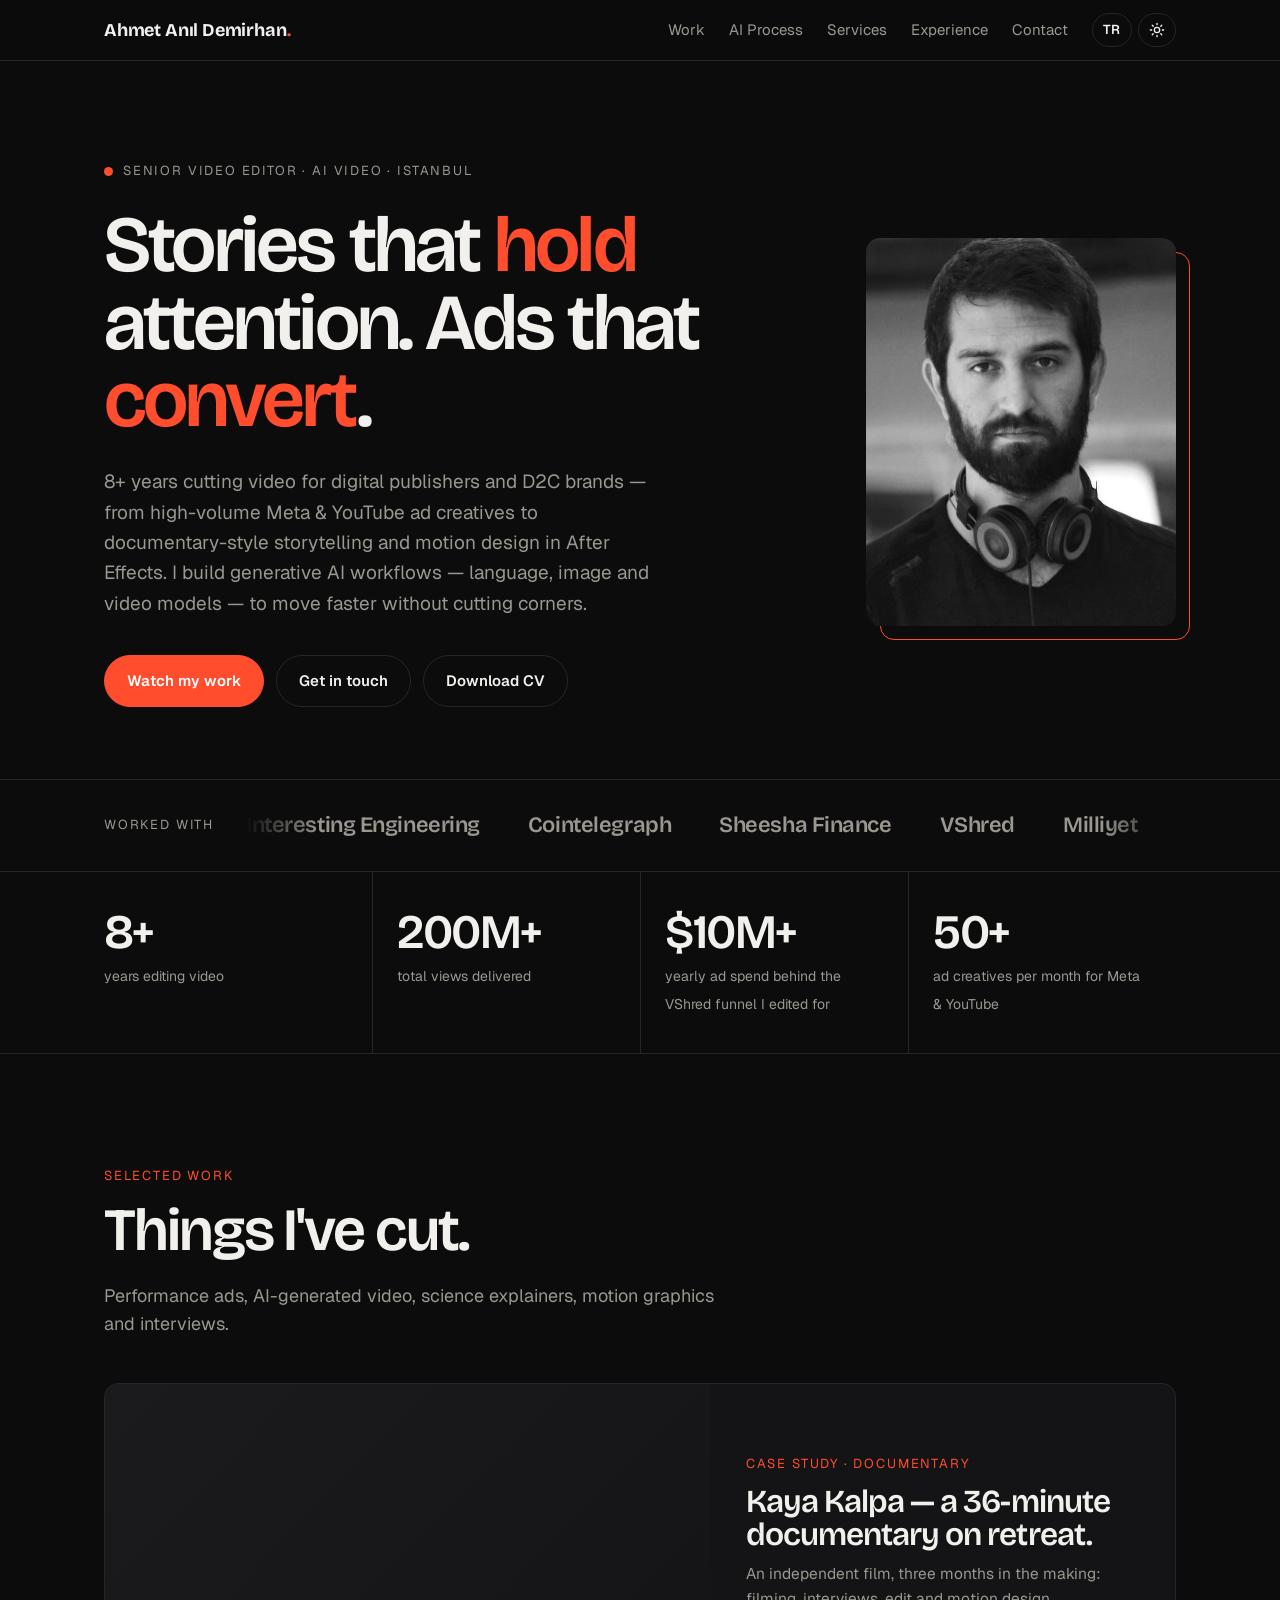
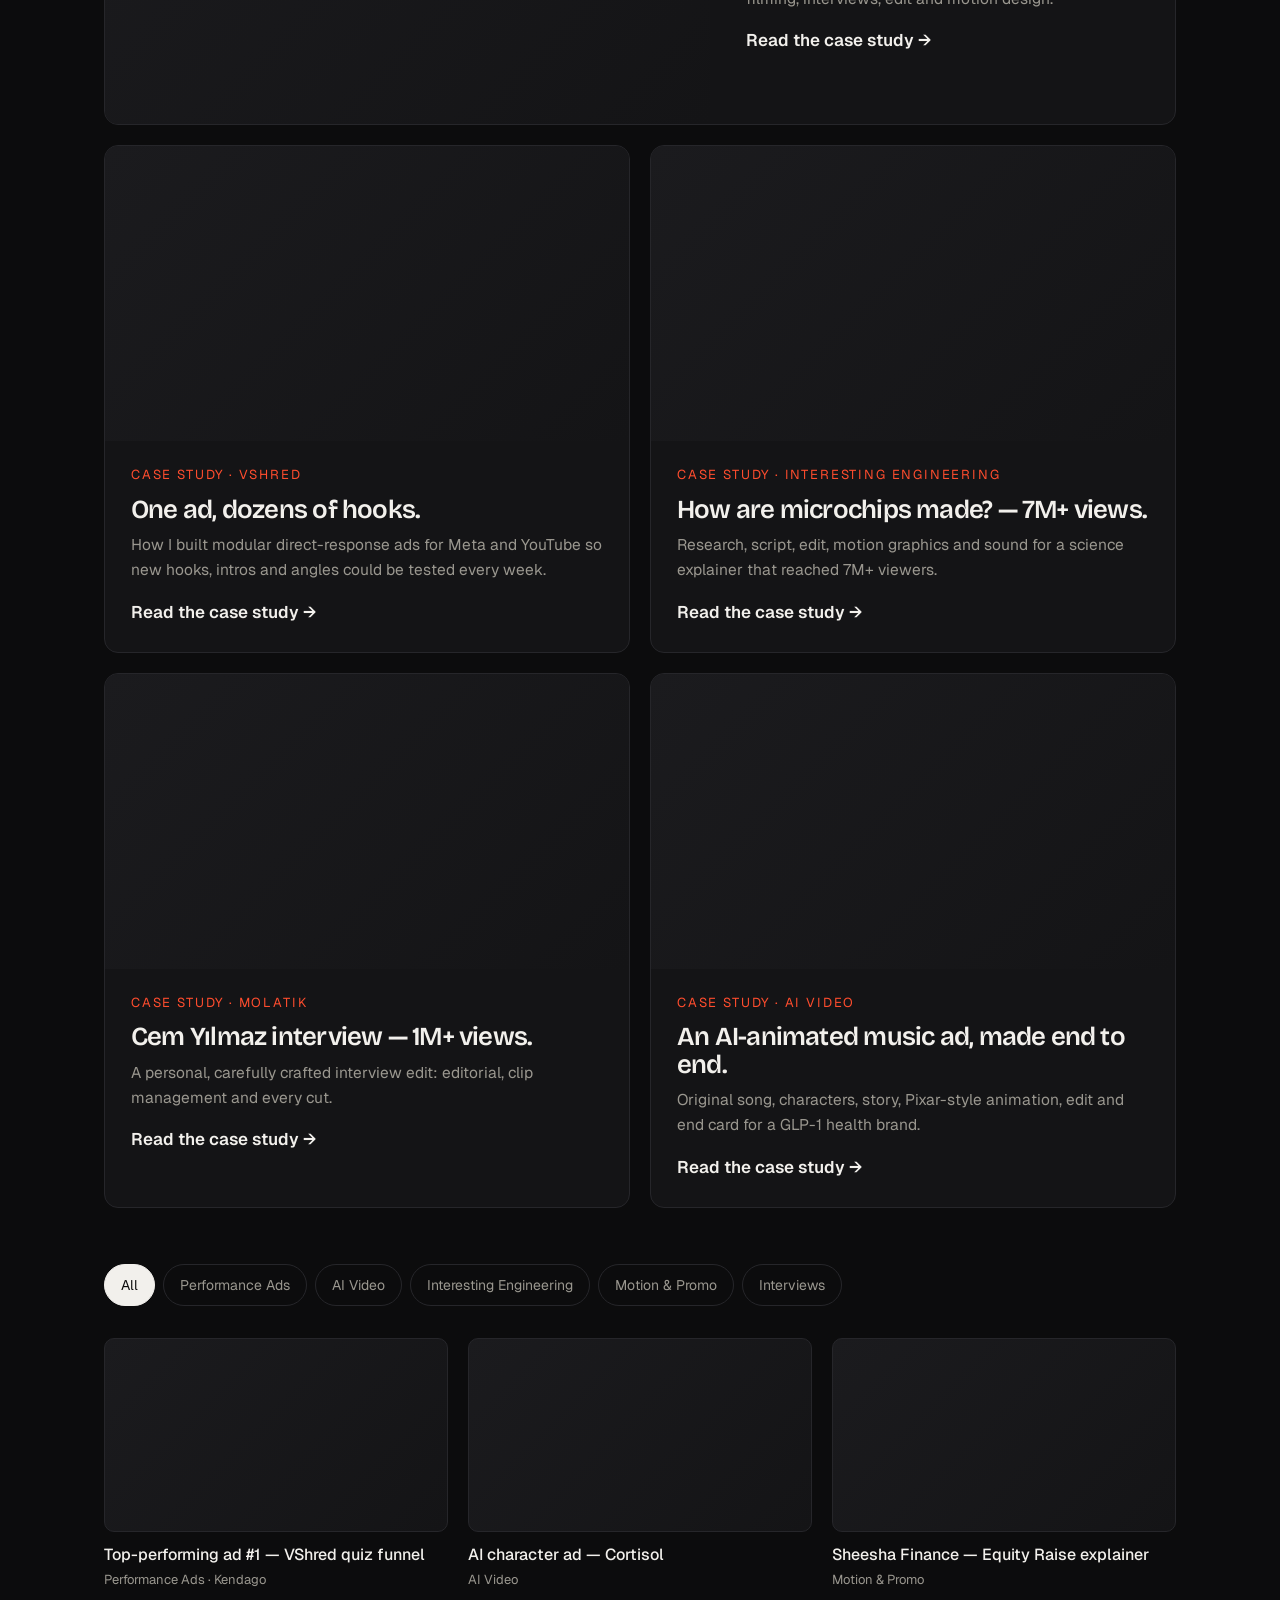
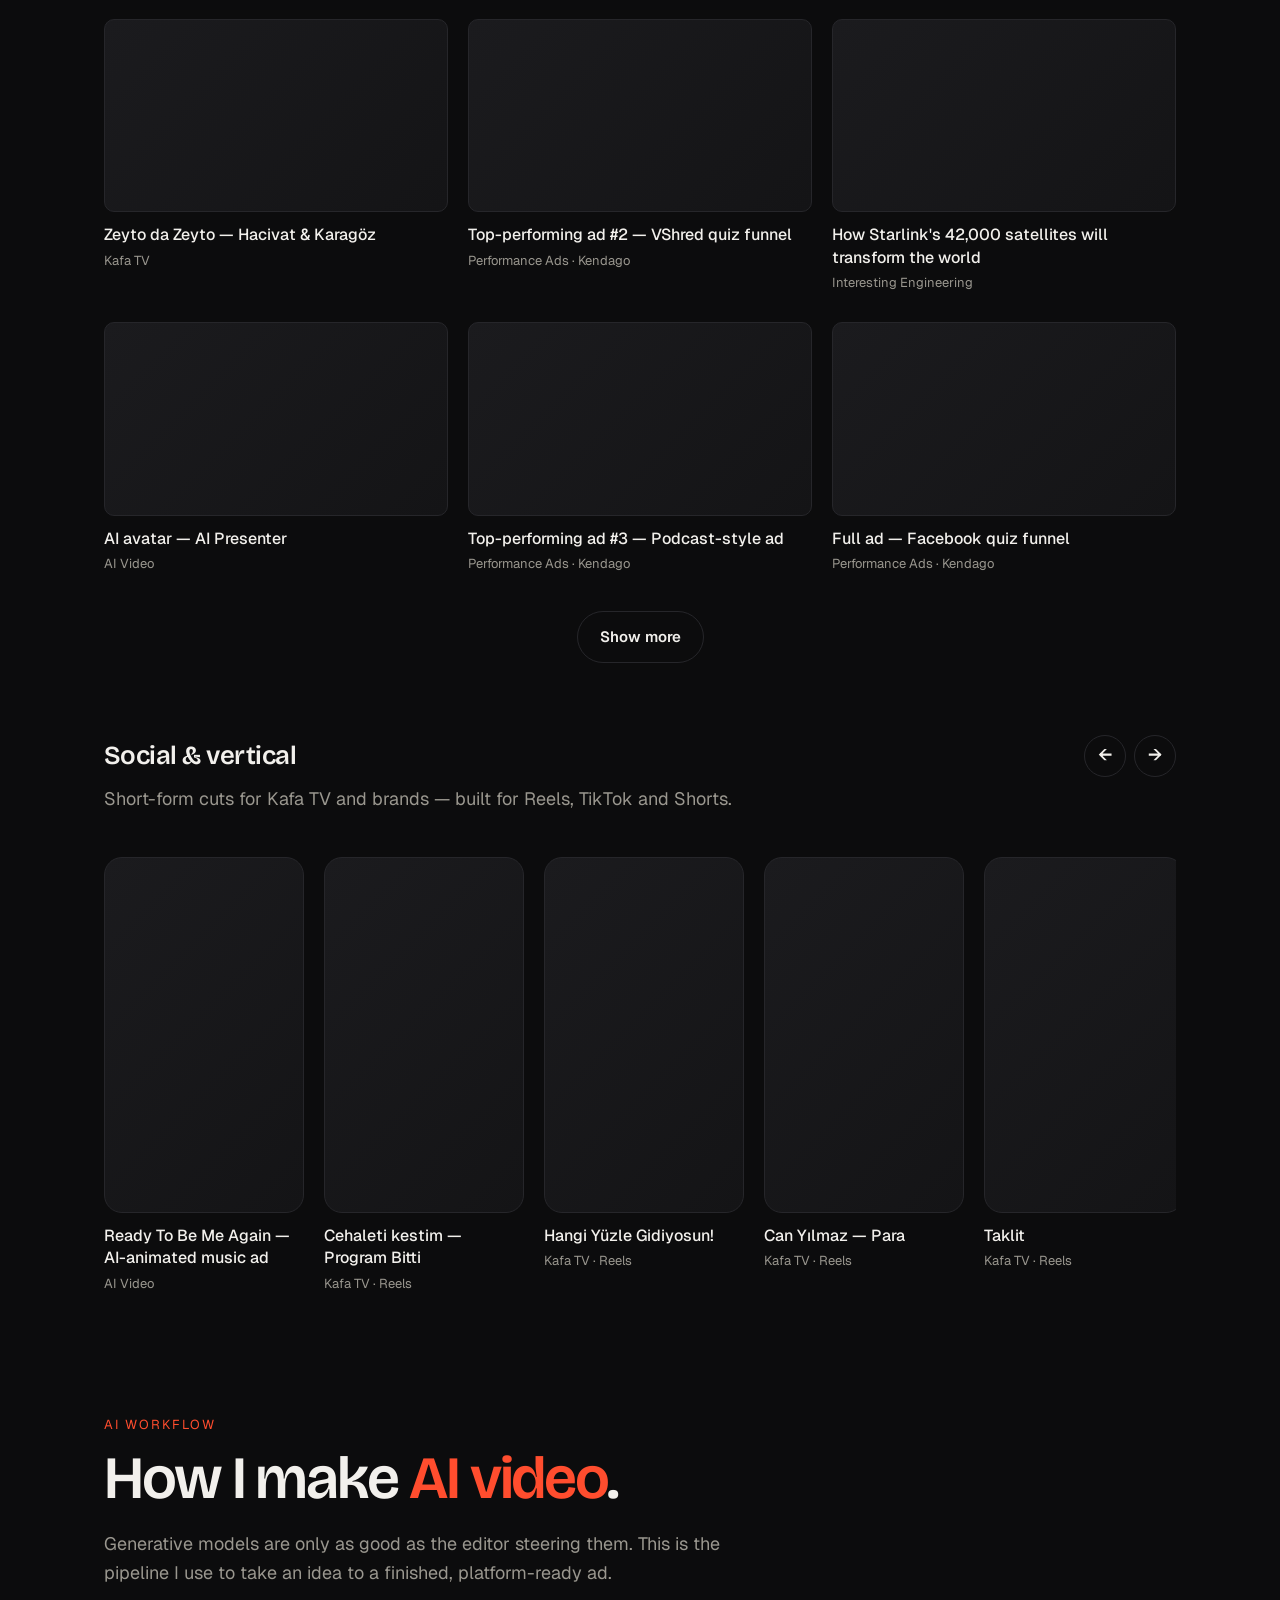
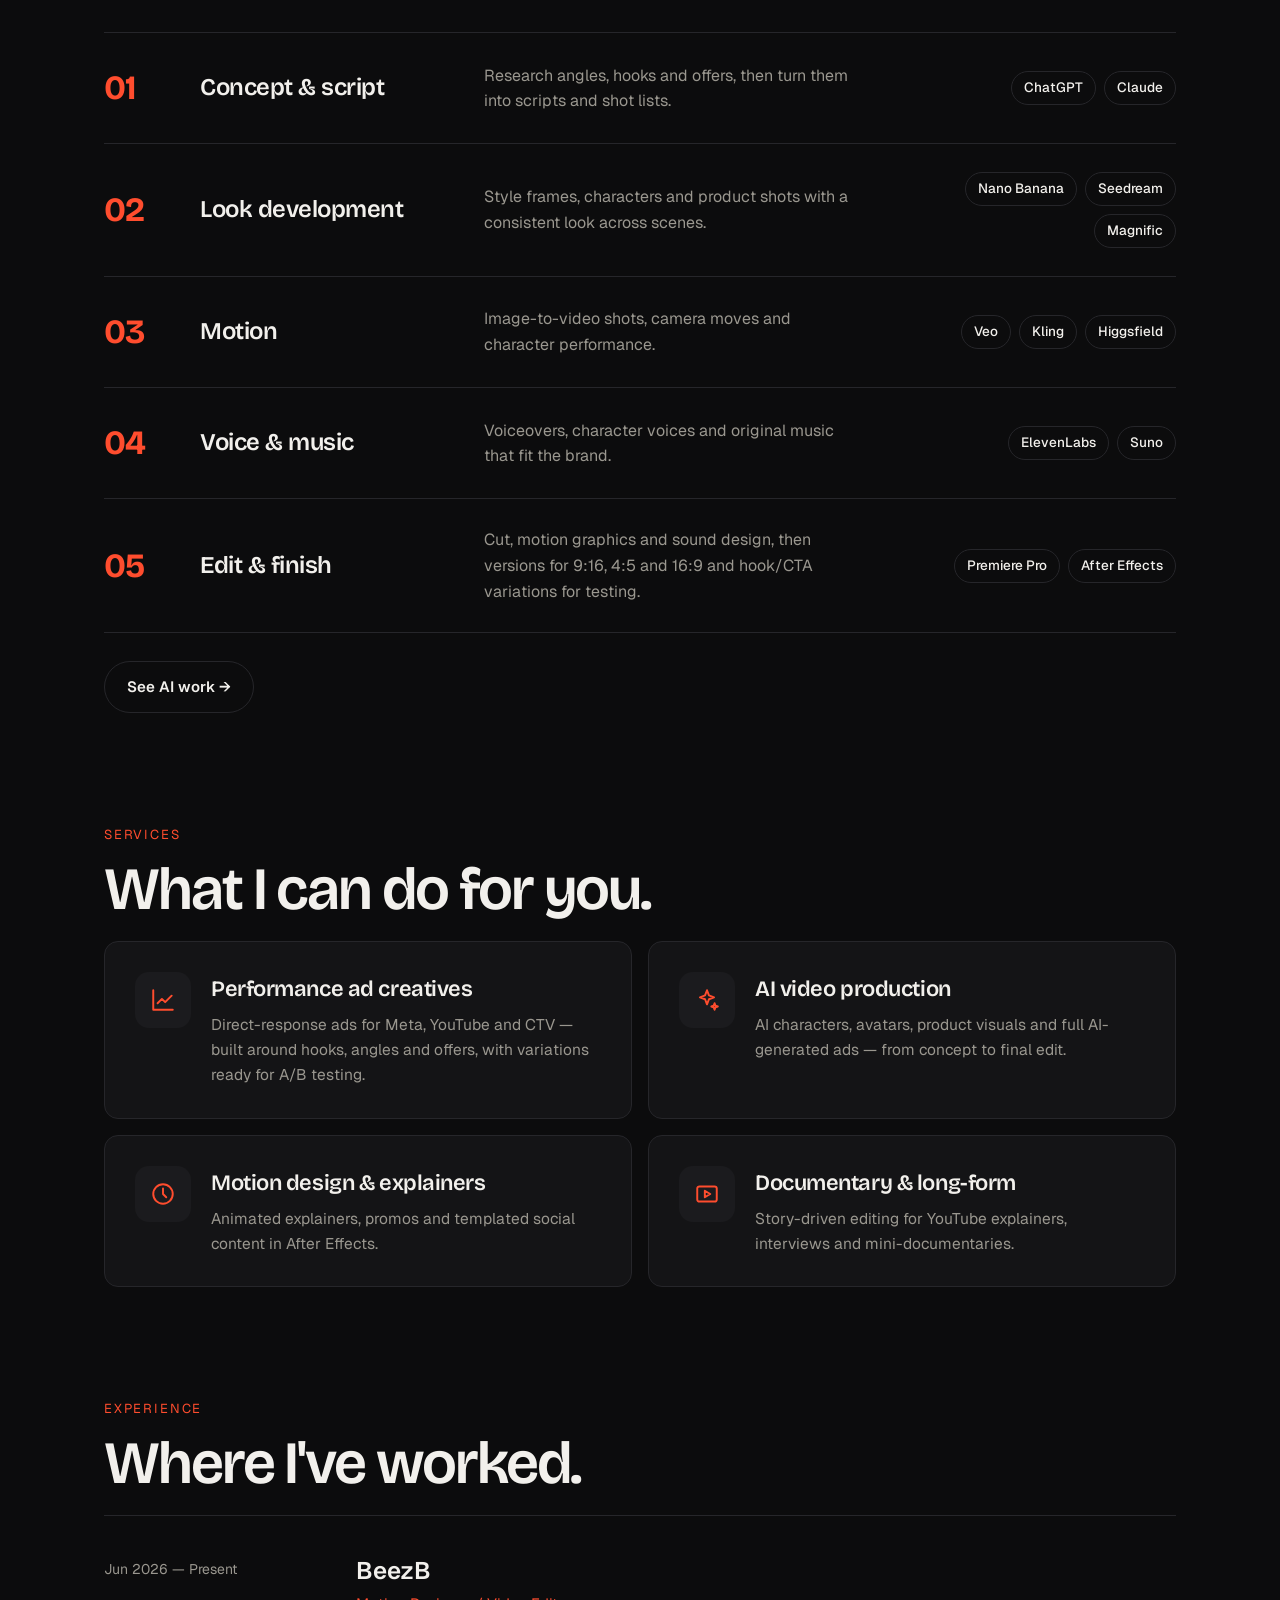
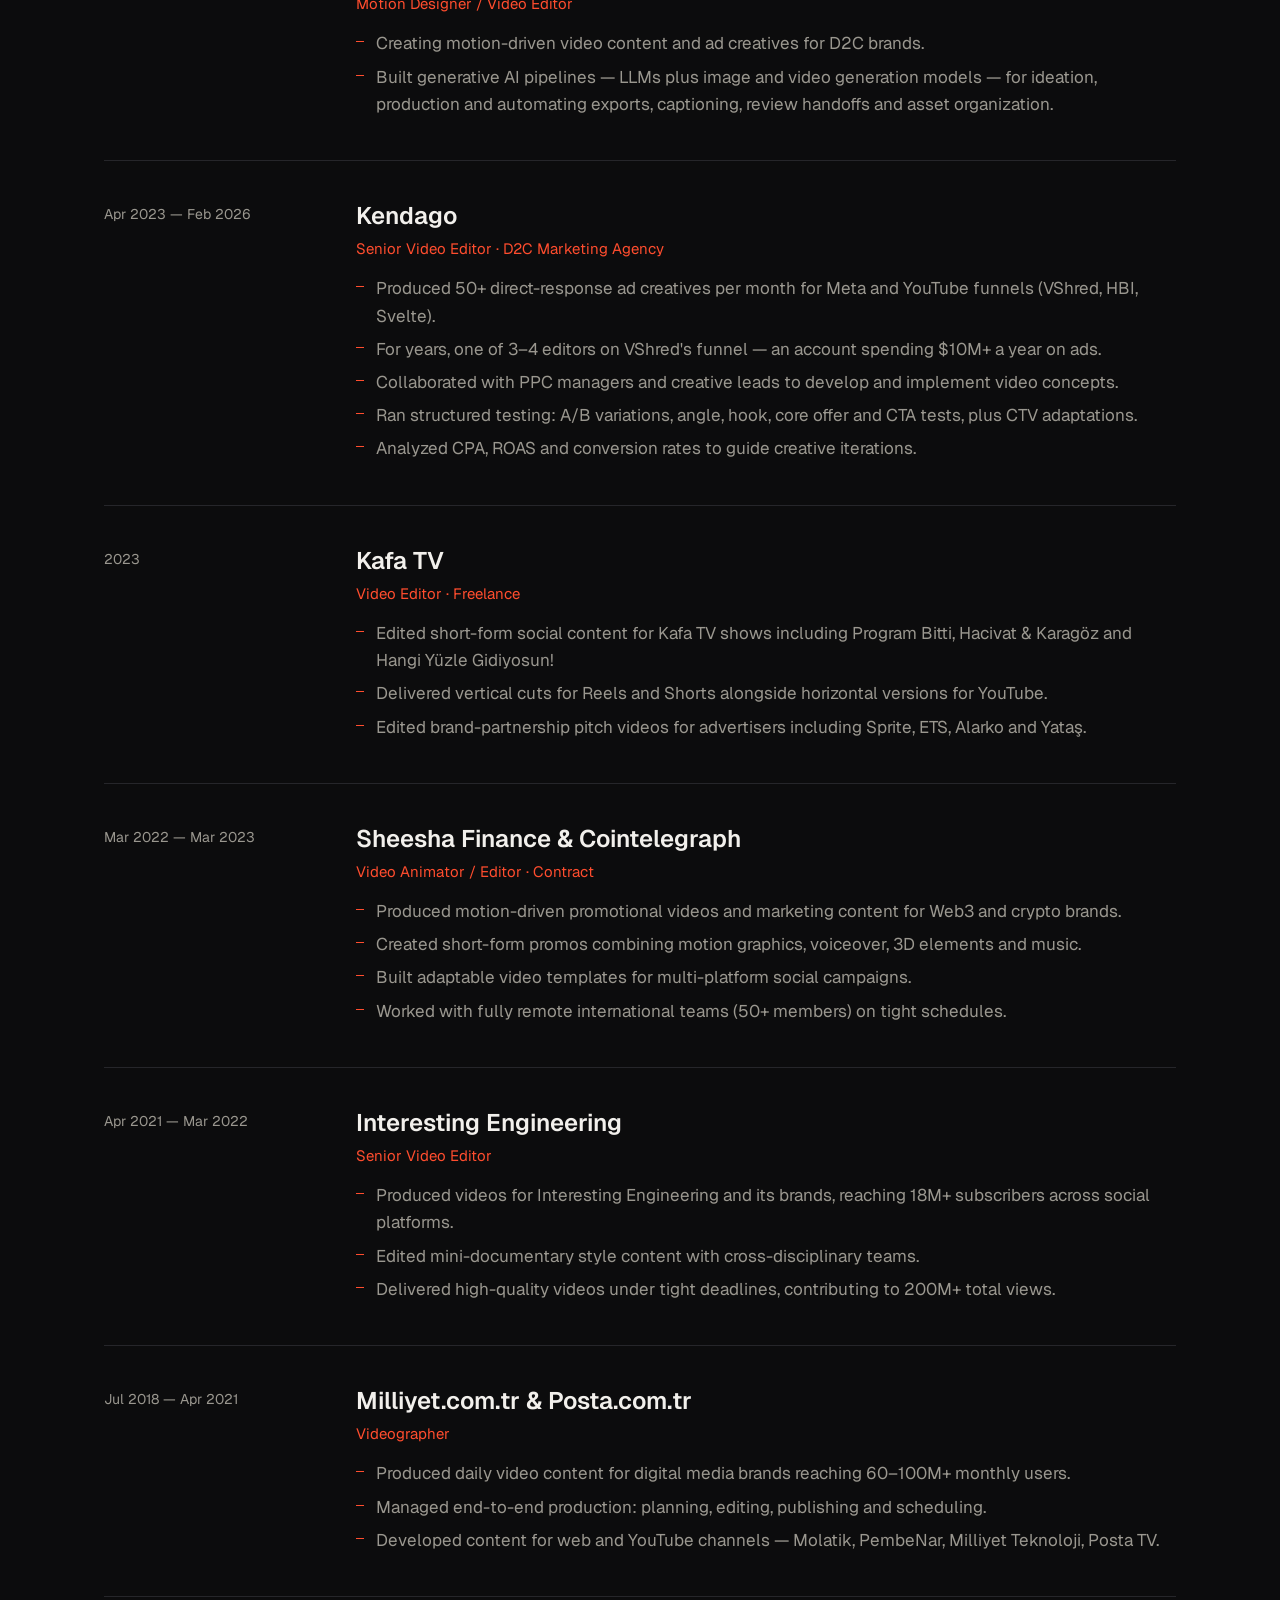
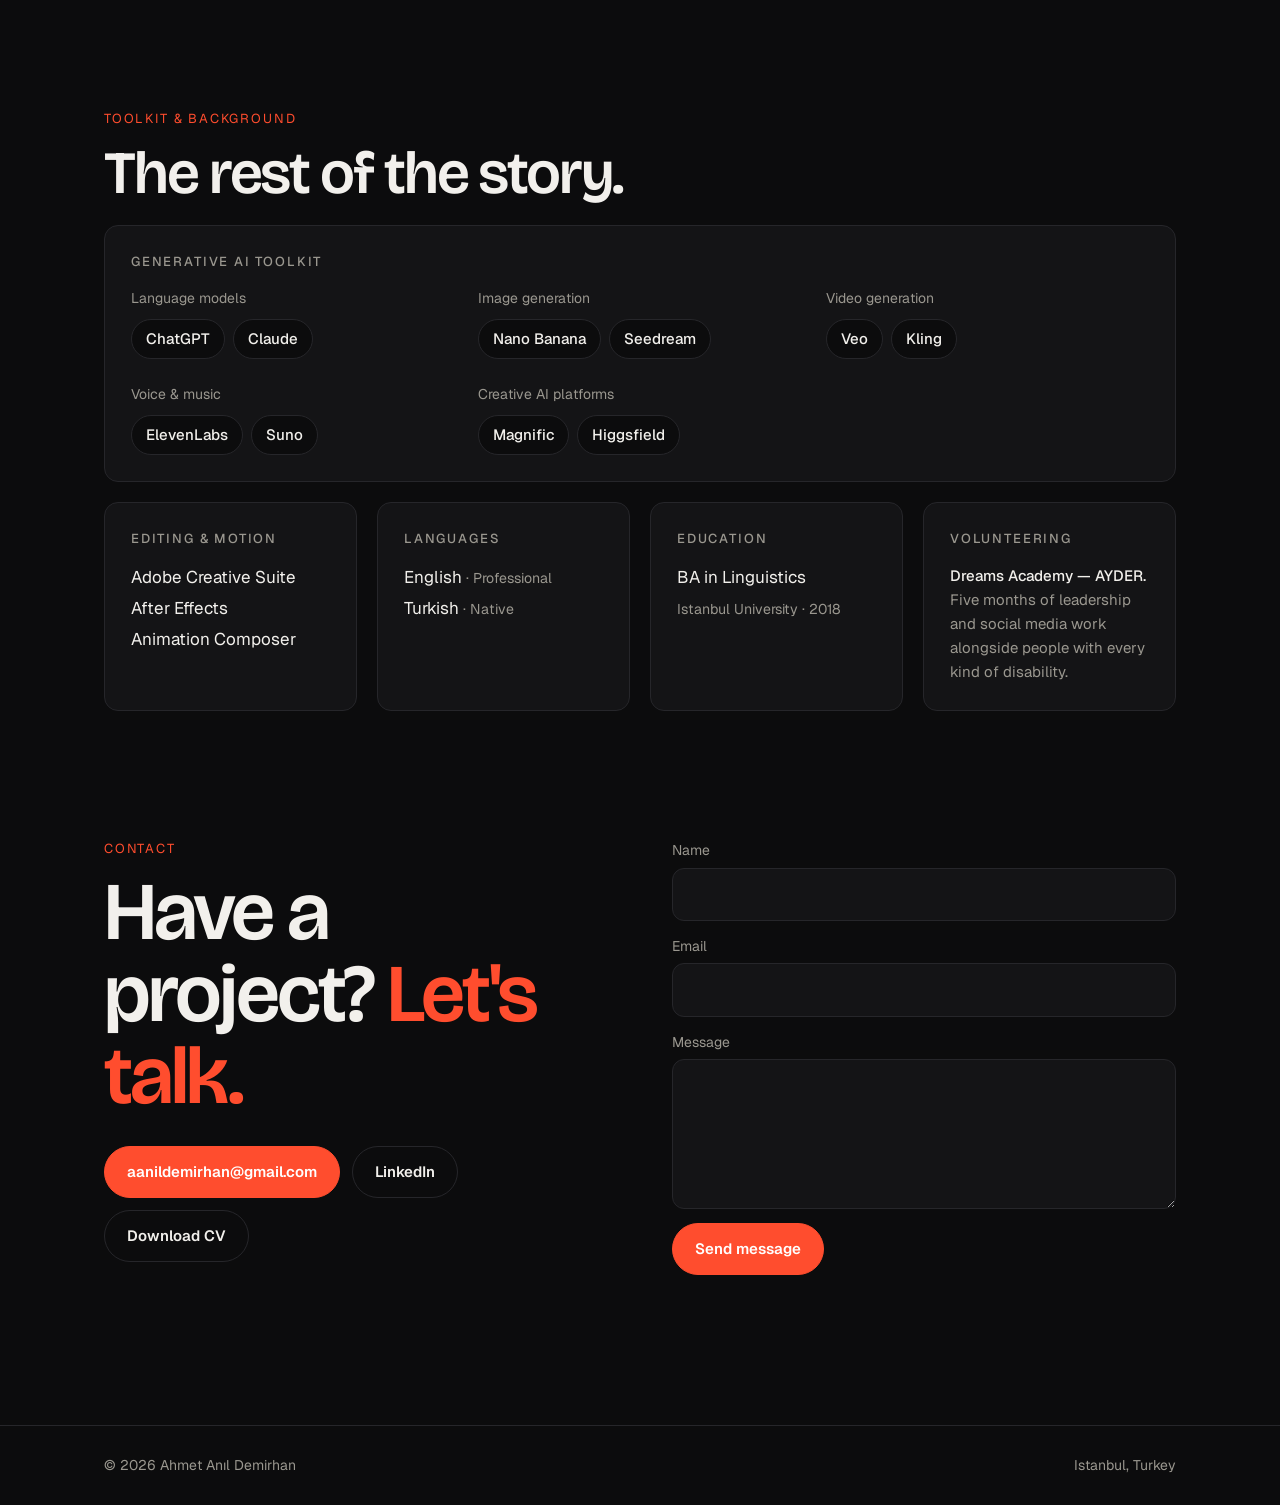
==== commit 9ea9a056: "Lead with the $10M+/year VShred funnel instead of IE subscribers Home stat, Kendago role, VShred cas" ====
--- a/index.html
+++ b/index.html
@@ -111,7 +111,7 @@
   <div class="wrap">
     <div class="stat"><b>8+</b><span data-i18n="stats.years">years editing video</span></div>
     <div class="stat"><b>200M+</b><span data-i18n="stats.views">total views delivered</span></div>
-    <div class="stat"><b>18M+</b><span data-i18n="stats.subs">subscribers reached at Interesting Engineering</span></div>
+    <div class="stat"><b>$10M+</b><span data-i18n="stats.spend">yearly ad spend behind the VShred funnel I edited for</span></div>
     <div class="stat"><b>50+</b><span data-i18n="stats.ads">ad creatives per month for Meta &amp; YouTube</span></div>
   </div>
 </div>
@@ -282,7 +282,8 @@
           <h3>Kendago</h3>
           <div class="role" data-i18n="j2.role">Senior Video Editor · D2C Marketing Agency</div>
           <ul>
-            <li data-i18n="j2.b1">Produced 50+ direct-response ad creatives per month for Meta and YouTube funnels (VShred, HBI, Svelte), supporting campaigns responsible for millions in paid ad spend.</li>
+            <li data-i18n="j2.b1">Produced 50+ direct-response ad creatives per month for Meta and YouTube funnels (VShred, HBI, Svelte).</li>
+            <li data-i18n="j2.b0">For years, one of 3–4 editors on VShred's funnel — an account spending $10M+ a year on ads.</li>
             <li data-i18n="j2.b2">Collaborated with PPC managers and creative leads to develop and implement video concepts.</li>
             <li data-i18n="j2.b3">Ran structured testing: A/B variations, angle, hook, core offer and CTA tests, plus CTV adaptations.</li>
             <li data-i18n="j2.b4">Analyzed CPA, ROAS and conversion rates to guide creative iterations.</li>
@@ -471,7 +472,7 @@
     "clients.label": "Çalıştığım markalar",
     "stats.years": "yıl video kurgu",
     "stats.views": "toplam izlenme",
-    "stats.subs": "Interesting Engineering'de ulaşılan abone",
+    "stats.spend": "kurguladığım VShred funnel'ının yıllık reklam bütçesi",
     "stats.ads": "Meta ve YouTube için aylık reklam videosu",
     "work.eyebrow": "Seçili işler",
     "work.title": "Kurguladıklarım.",
@@ -515,7 +516,8 @@
     "j1.b2": "Fikir geliştirme, prodüksiyon ve export, altyazı, teslim ve dosya düzenleme işlerini otomatikleştirmek için dil modelleri ile görsel ve video üretim modellerinden oluşan yapay zekâ iş akışları kurdum.",
     "j2.when": "Nis 2023 — Şub 2026",
     "j2.role": "Kıdemli Video Editörü · D2C Pazarlama Ajansı",
-    "j2.b1": "Meta ve YouTube funnel'ları için ayda 50'den fazla direct-response reklam videosu ürettim (VShred, HBI, Svelte); milyonlarca dolarlık reklam bütçesi yöneten kampanyalara katkı sağladım.",
+    "j2.b1": "Meta ve YouTube funnel'ları için ayda 50'den fazla direct-response reklam videosu ürettim (VShred, HBI, Svelte).",
+    "j2.b0": "Yıllar boyunca, yılda 10 milyon doları aşkın reklam bütçesi olan VShred funnel'ının 3–4 editöründen biriydim.",
     "j2.b2": "PPC yöneticileri ve kreatif liderlerle birlikte video konseptleri geliştirip hayata geçirdim.",
     "j2.b3": "Yapılandırılmış testler yürüttüm: A/B varyasyonları, açı, hook, teklif ve CTA testleri ile CTV uyarlamaları.",
     "j2.b4": "Kreatif iterasyonlara yön vermek için CPA, ROAS ve dönüşüm oranlarını analiz ettim.",
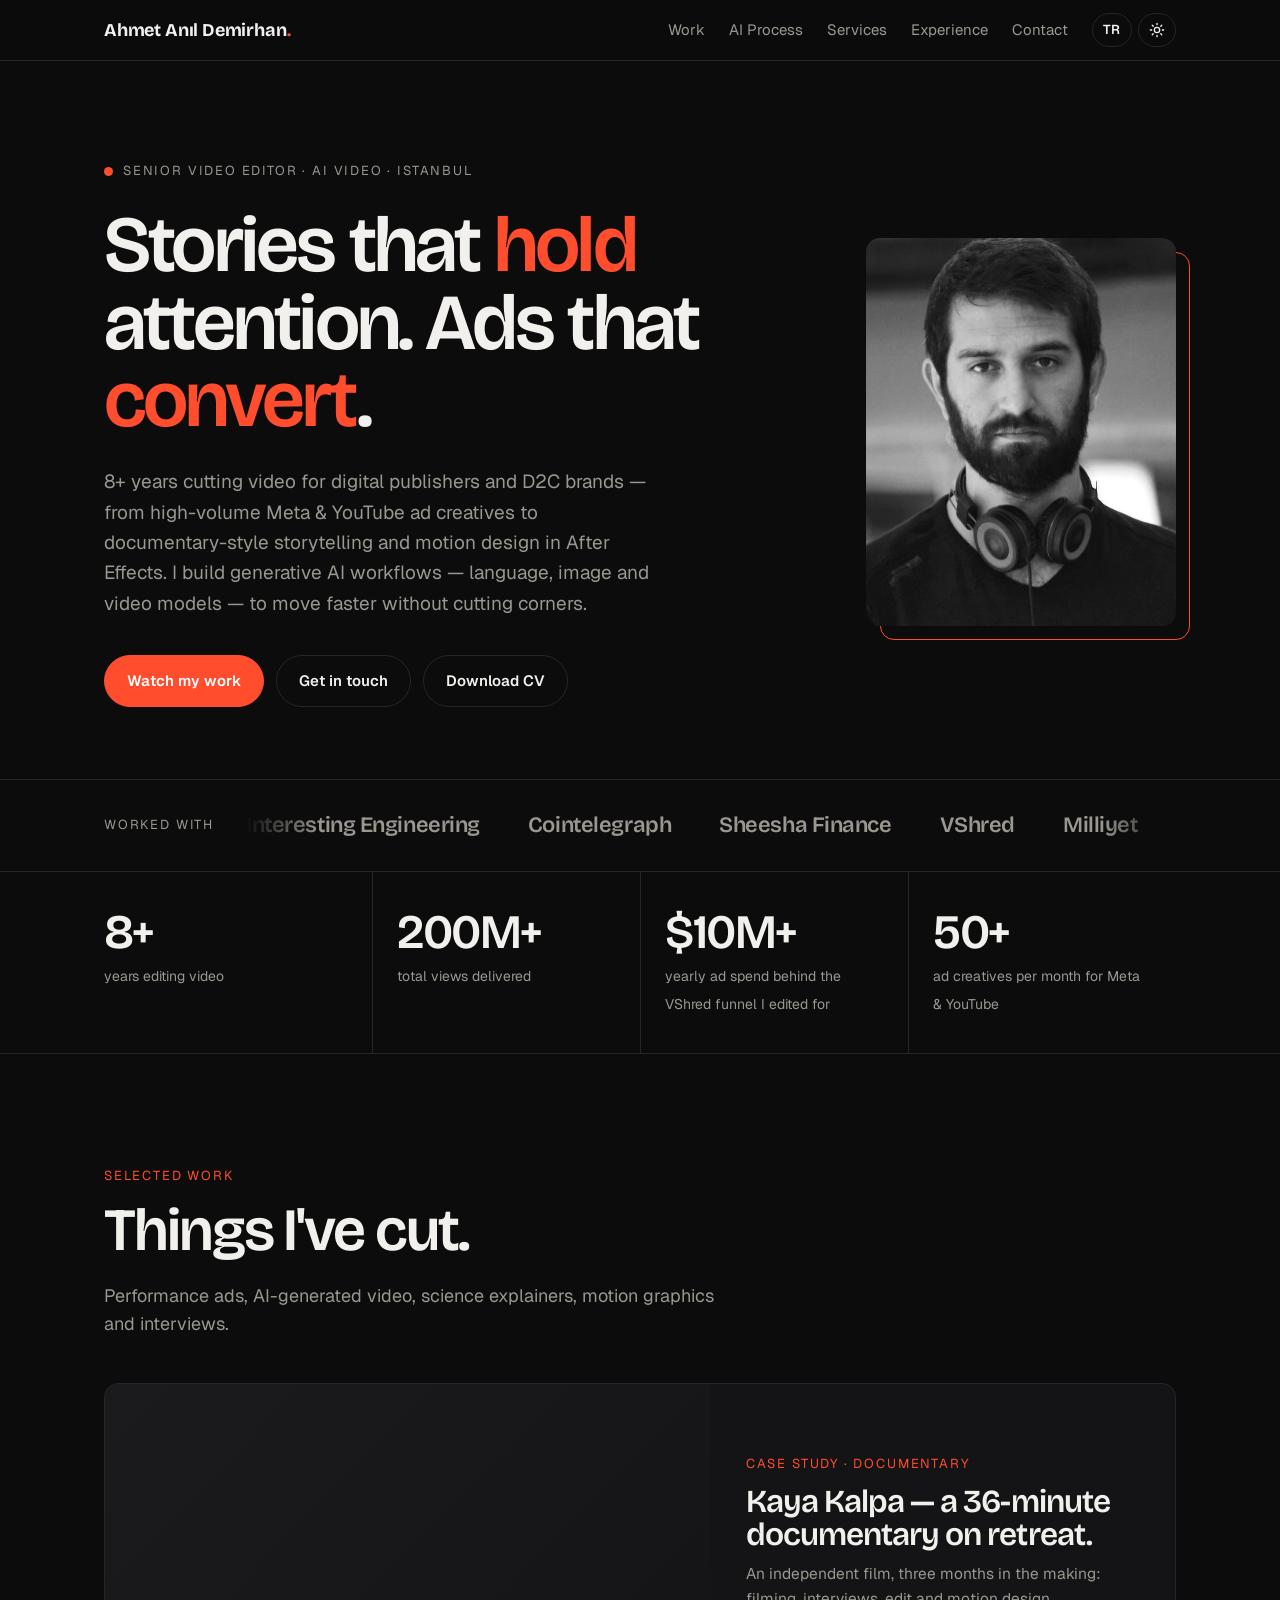
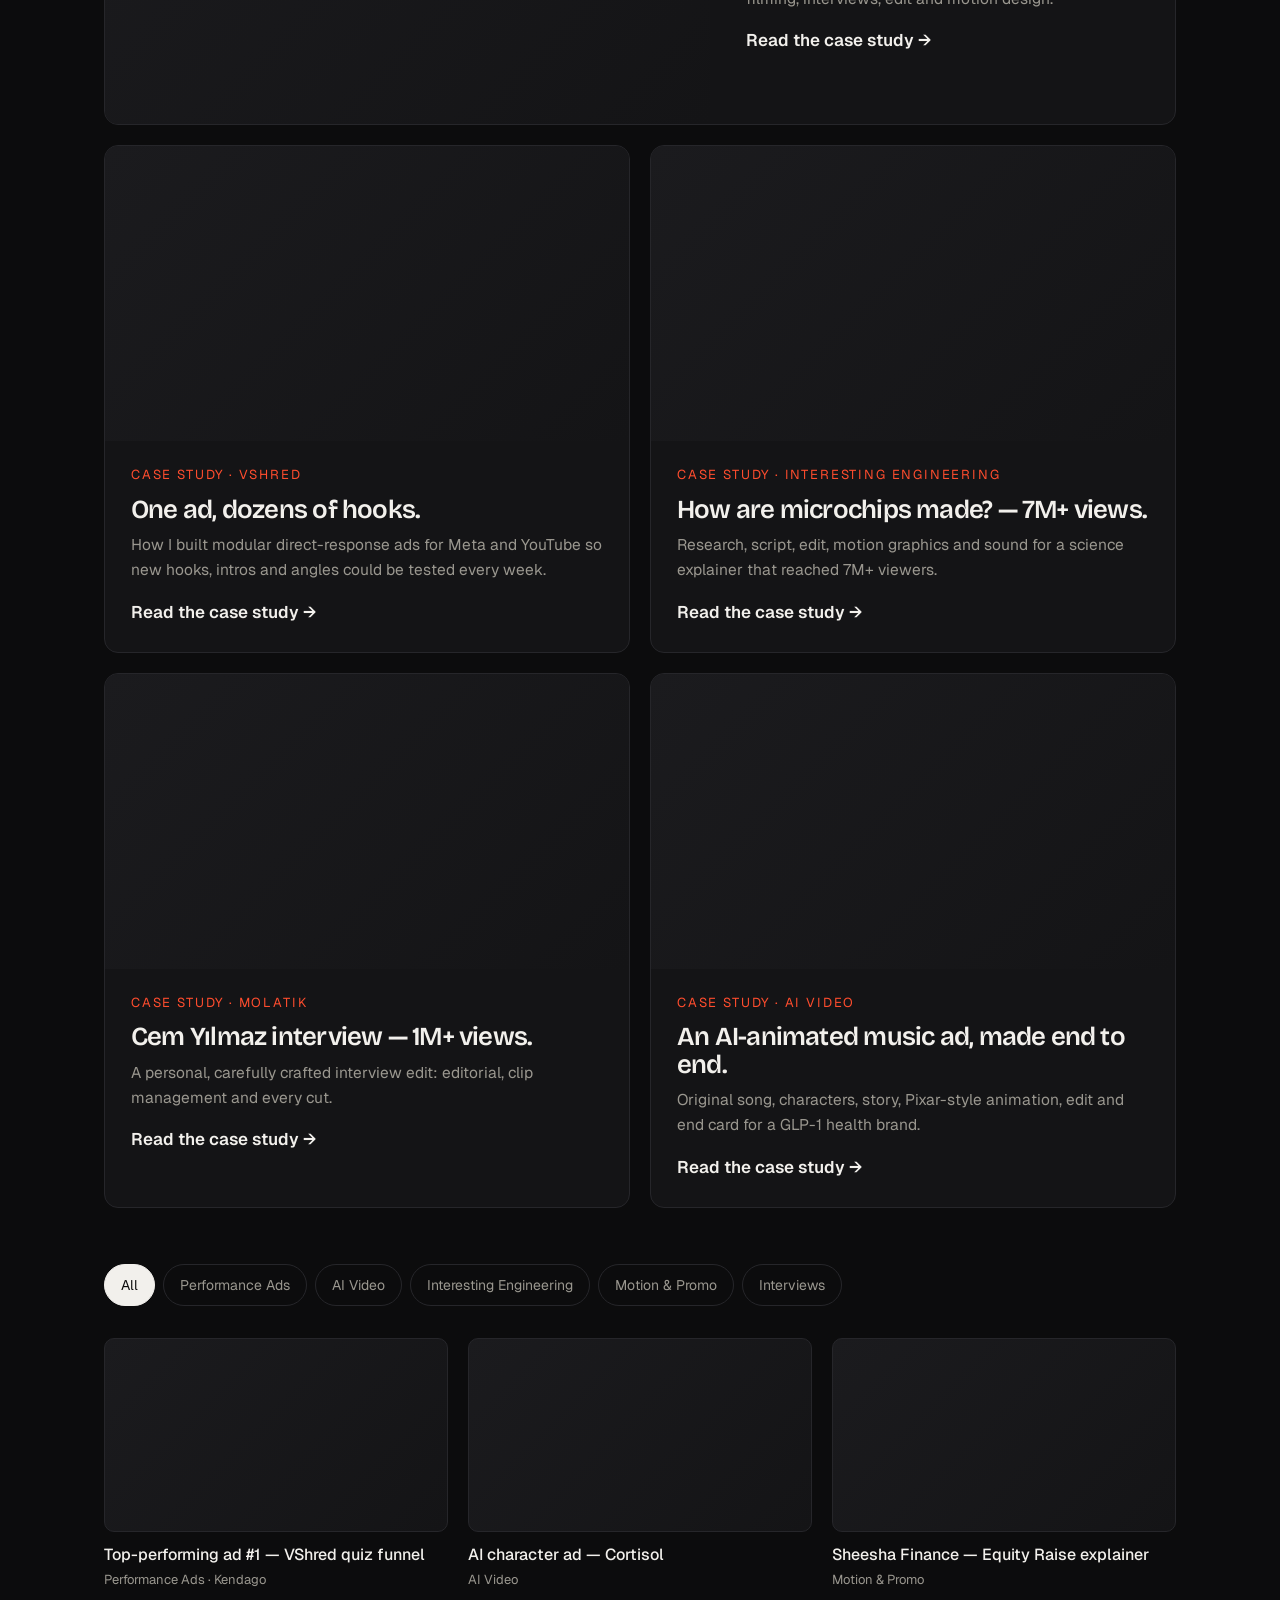
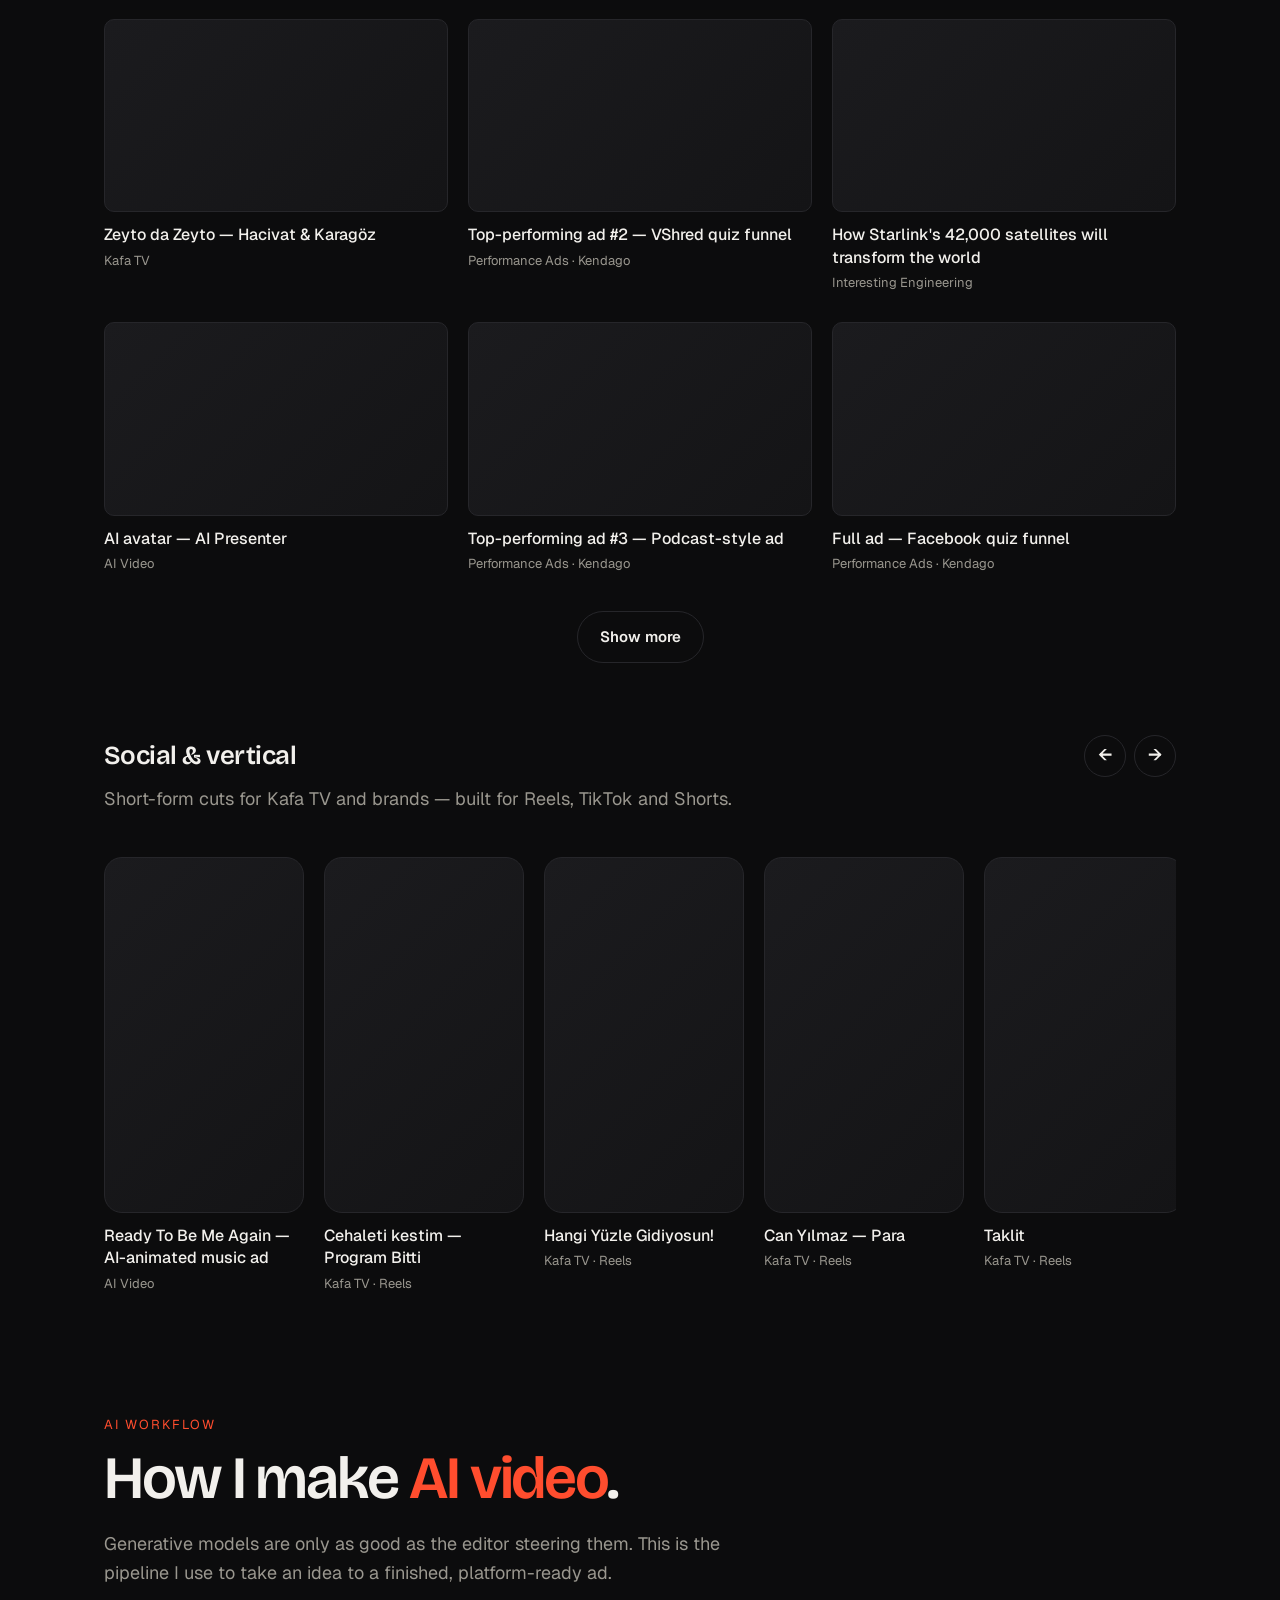
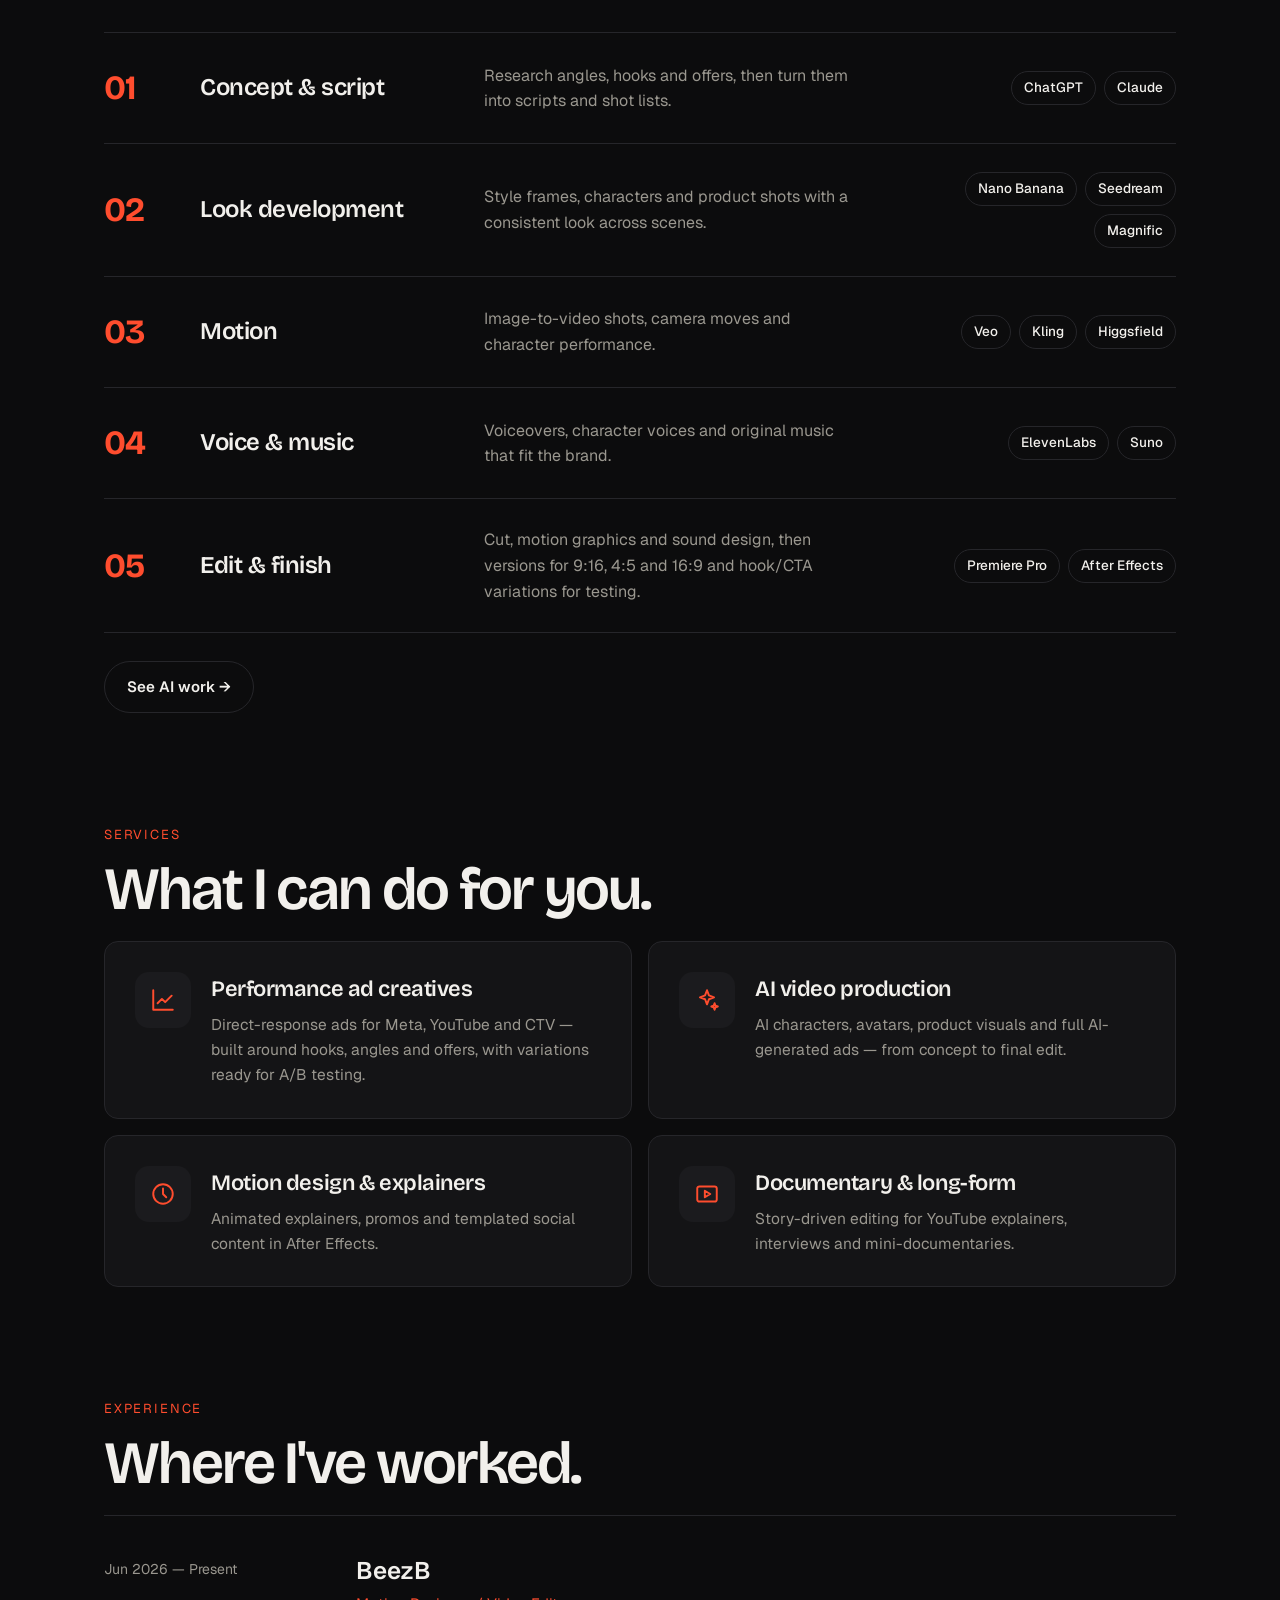
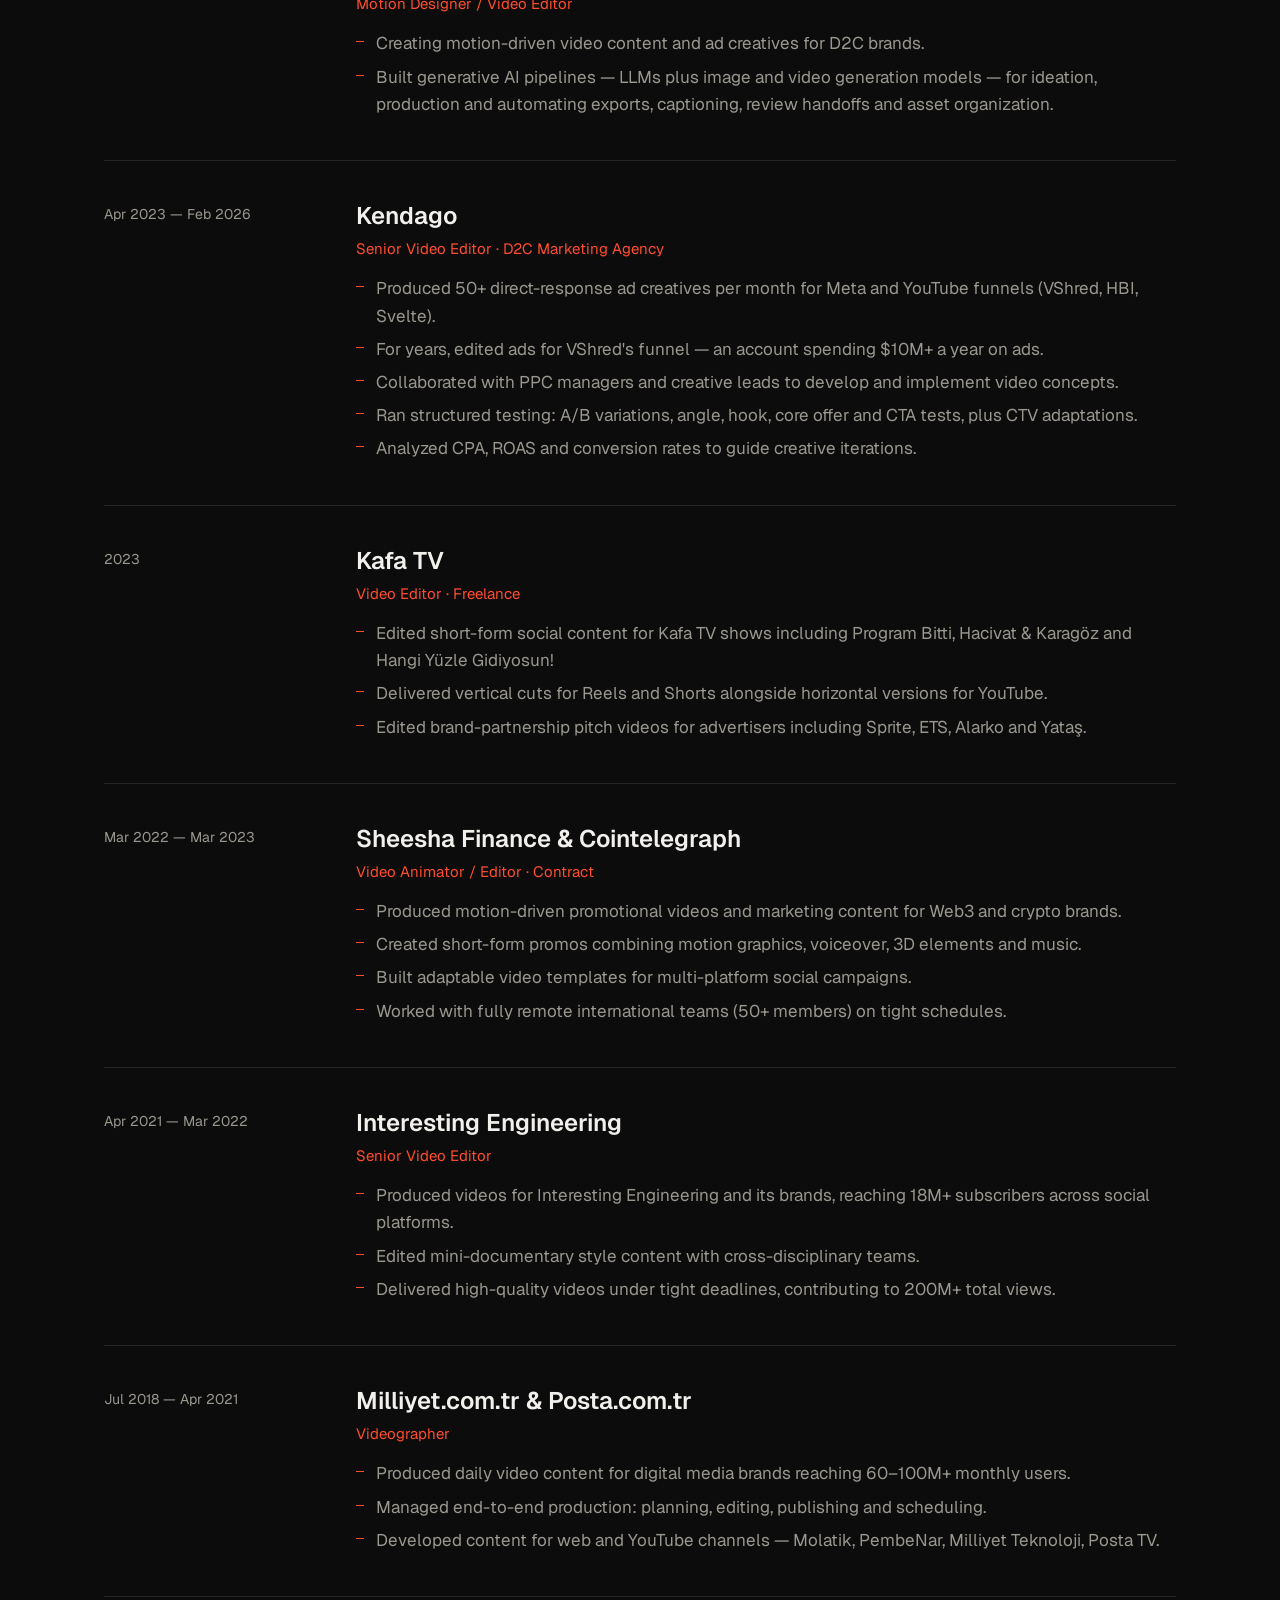
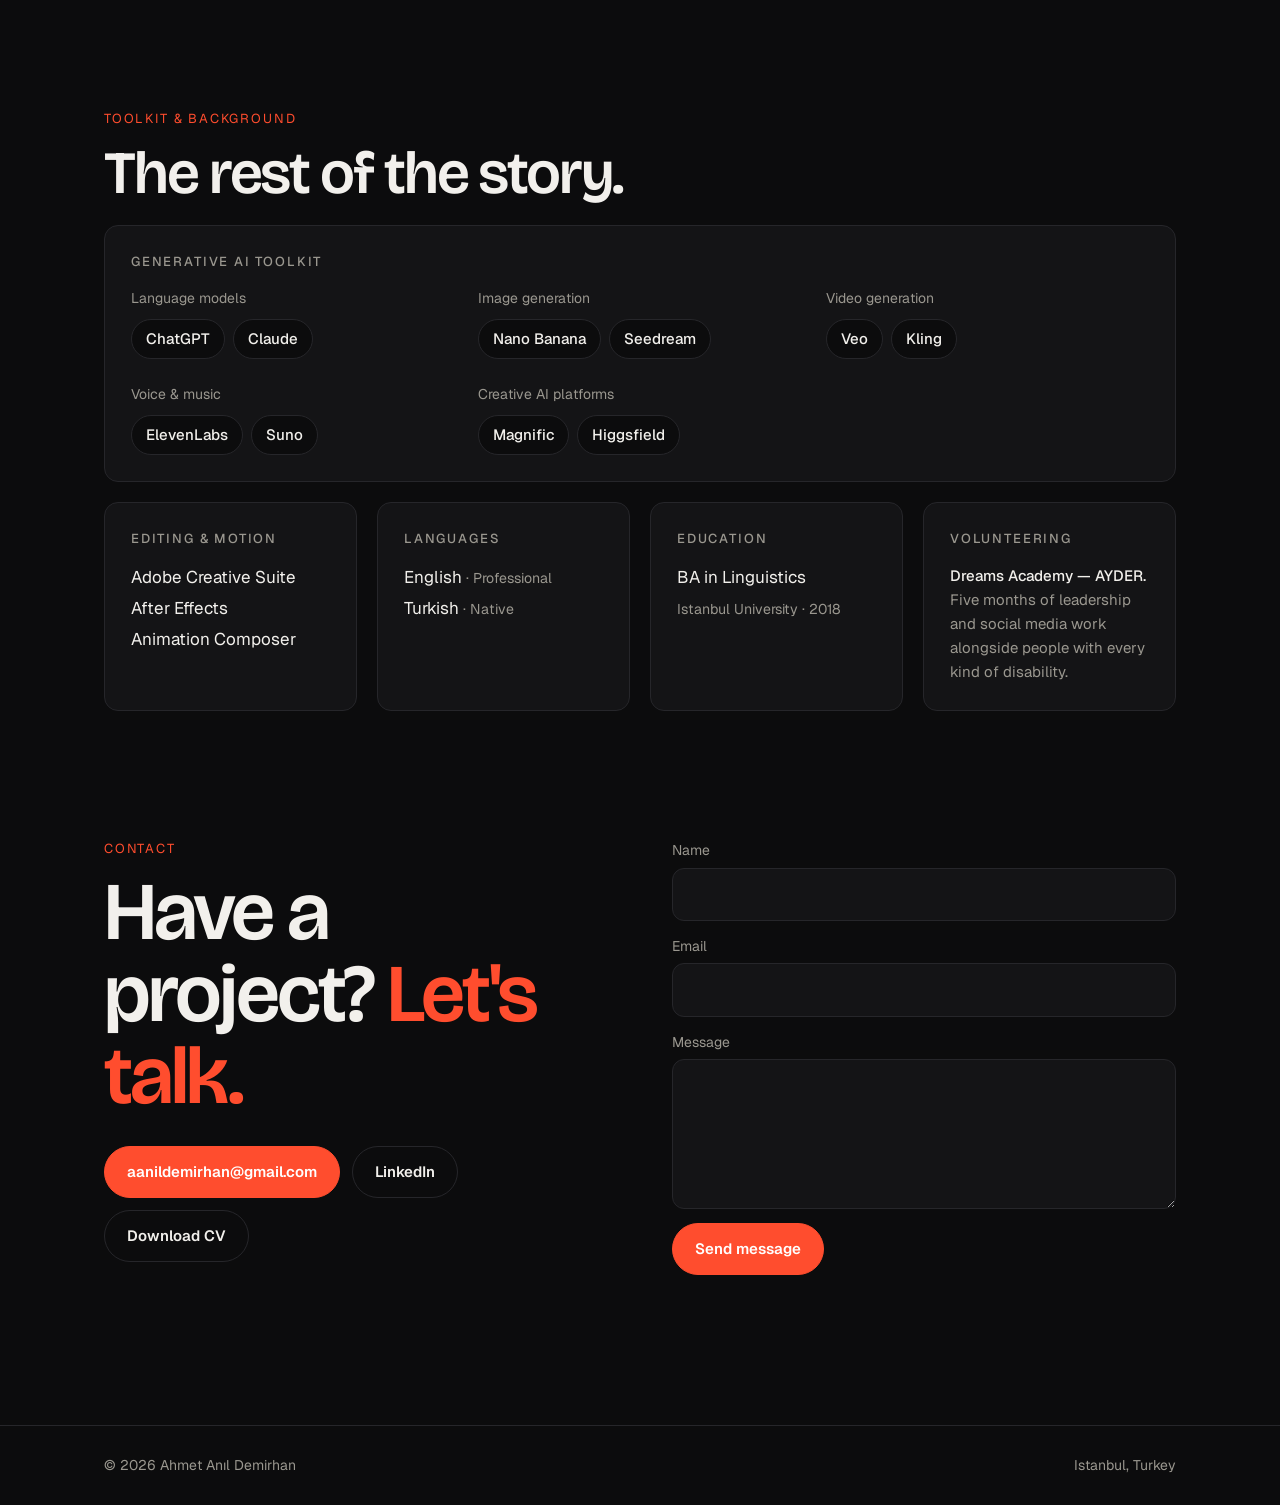
==== commit 2befada6: "Drop the editor-count detail Co-Authored-By: Claude Opus 5.5 <noreply@anthropic.com> Claude-Session:" ====
--- a/index.html
+++ b/index.html
@@ -283,7 +283,7 @@
           <div class="role" data-i18n="j2.role">Senior Video Editor · D2C Marketing Agency</div>
           <ul>
             <li data-i18n="j2.b1">Produced 50+ direct-response ad creatives per month for Meta and YouTube funnels (VShred, HBI, Svelte).</li>
-            <li data-i18n="j2.b0">For years, one of 3–4 editors on VShred's funnel — an account spending $10M+ a year on ads.</li>
+            <li data-i18n="j2.b0">For years, edited ads for VShred's funnel — an account spending $10M+ a year on ads.</li>
             <li data-i18n="j2.b2">Collaborated with PPC managers and creative leads to develop and implement video concepts.</li>
             <li data-i18n="j2.b3">Ran structured testing: A/B variations, angle, hook, core offer and CTA tests, plus CTV adaptations.</li>
             <li data-i18n="j2.b4">Analyzed CPA, ROAS and conversion rates to guide creative iterations.</li>
@@ -517,7 +517,7 @@
     "j2.when": "Nis 2023 — Şub 2026",
     "j2.role": "Kıdemli Video Editörü · D2C Pazarlama Ajansı",
     "j2.b1": "Meta ve YouTube funnel'ları için ayda 50'den fazla direct-response reklam videosu ürettim (VShred, HBI, Svelte).",
-    "j2.b0": "Yıllar boyunca, yılda 10 milyon doları aşkın reklam bütçesi olan VShred funnel'ının 3–4 editöründen biriydim.",
+    "j2.b0": "Yıllar boyunca, yılda 10 milyon doları aşkın reklam bütçesi olan VShred funnel'ı için reklam kurguladım.",
     "j2.b2": "PPC yöneticileri ve kreatif liderlerle birlikte video konseptleri geliştirip hayata geçirdim.",
     "j2.b3": "Yapılandırılmış testler yürüttüm: A/B varyasyonları, açı, hook, teklif ve CTA testleri ile CTV uyarlamaları.",
     "j2.b4": "Kreatif iterasyonlara yön vermek için CPA, ROAS ve dönüşüm oranlarını analiz ettim.",
